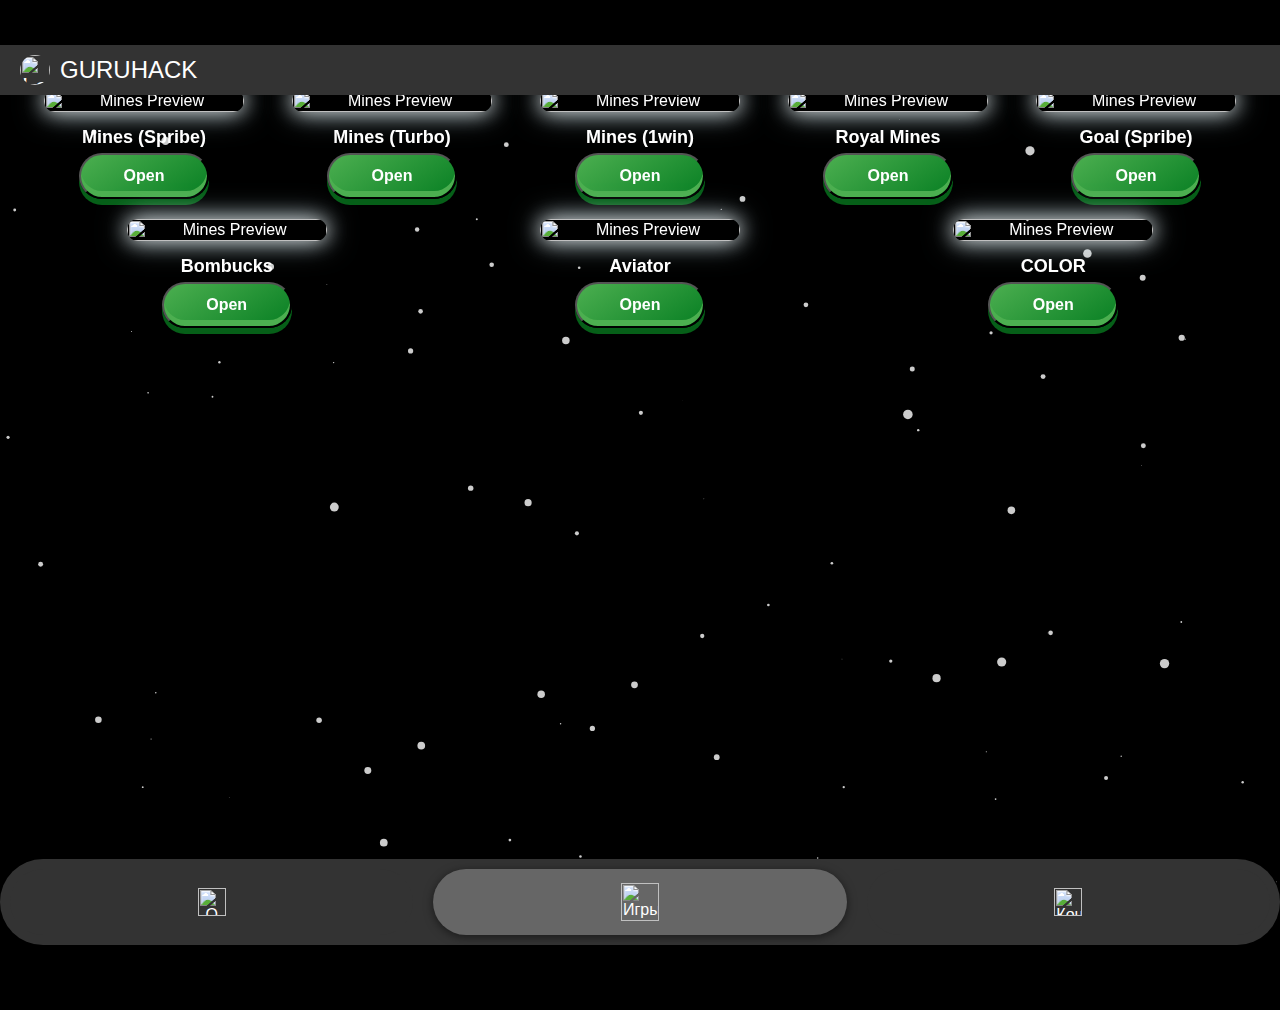
==== index.html @ 9a5daf76 "Create index.html" ====
<html lang="ru" style="--tg-viewport-height: 100vh; --tg-viewport-stable-height: 100vh;"><head>
	<meta charset="UTF-8">
	<meta name="viewport" content="width=device-width, initial-scale=1.0">
	<title>Gaming portal</title>
	<style>
		 @font-face {
			 font-family: 'Intro';
			 src: url('/static/intro.otf') format('opentype');
		 }
		 body {
			 background: #000;
			 background-size: 600% 600%;
			 animation: Gradient 16s ease infinite;
			 color: #fff;
			 font-family: 'Intro', Arial, sans-serif;
			 margin: 0;
			 padding: 0;
			 display: flex;
			 flex-direction: column;
			 height: 100vh;
			 padding-top: 60px;
			 padding-bottom: 50px;
			 user-select: none;
			 -webkit-tap-highlight-color: transparent;
			 -webkit-touch-callout: none;
			 scroll-behavior: smooth;
		 }
		 @keyframes Gradient {
			 0% { background-position: 0% 50%; }
			 50% { background-position: 100% 50%; }
			 100% { background-position: 0% 50%; }
		 }
		 header {
			 position: fixed;
			 top: 0;
			 z-index: 10;
			 width: 100%;
			 padding: 10px 20px;
			 background-color: #333;
			 color: #fff;
			 display: flex;
			 align-items: center;
			 font-family: 'Intro', Arial, sans-serif;
			 box-sizing: border-box;
			 font-size: 24px;
		 }
		 header img {
			 height: 30px;
			 width: 30px;
			 margin-right: 10px;
			 border-radius: 50%;
		 }
		 .tab {
			 position: fixed;
			 bottom: 0;
			 z-index: 10;
			 width: 100%;
			 display: flex;
			 justify-content: center;
			 background-color: #333;
			 padding: 10px 0;
			 border-radius: 50px;
		 }

		 .tab button {
			 background-color: inherit;
			 flex: 1 0 auto;
			 margin: 0 10px;
			 border: none;
			 outline: none;
			 cursor: pointer;
			 padding: 14px 20px;
			 transition: 0.3s;
			 color: #fff;
			 text-align: center;
			 border-radius: 50px;
			 font-size: 16px;
			 font-family: 'Intro', Arial, sans-serif;
		 }


		 .tab button:hover {
			 background-color: #555;
			 transform: translateY(-2px);
		 }

		 .tab button.active {
			 background-color: #666;
			 box-shadow: 0 2px 10px rgba(0, 0, 0, 0.5);
		 }

		 .tabcontent {
			 display: none;
			 overflow: auto;
			 flex-direction: column;
			 align-items: center;
			 padding: 20px;
			 border-top: none;
			 overflow: auto;
			 flex-grow: 1;
			 margin-top: 0px;
			 margin-bottom: 50px;
		 }

		 .tabcontent.active {
			 display: flex;
			 opacity: 1;
			 visibility: visible;
			 transition: opacity 0.5s ease, visibility 0.5s ease;
		 }


		 .row {
			 display: flex;
			 flex-wrap: wrap;
			 width: 100%;
			 justify-content: space-around;
		 }
		 .game {
			 flex: 1 1 40%;
			 max-width: 209px;
			 margin: 10px;
			 text-align: center;
			 display: flex;
			 flex-direction: column;
			 align-items: center;
		 }

		 .game img:not(.secretimg) {
			 width: 100%;
			 height: auto;
			 max-height: 200px;
			 max-width: 200px;
			 border-radius: 50px;
			 box-shadow: 0px 0px 20px rgba(255, 255, 255, 0.8),
						 0px 0px 30px rgba(173, 216, 230, 0.6);
		 }

		 @media (max-width: 400px) {
		 .row {
			 display: flex;
			 flex-wrap: wrap;
			 justify-content: space-around;
		 }

		 .game {
			 flex: 0 1 48%;
			 max-width: 48%;
			 margin: 1% 1%;
			 padding-top: 10px;
		 }

		 .game img:not(.secretimg) {
			 height: 140px !important;
			 width: auto !important;
			 max-width: 100% !important;
			 border-radius: 50px !important;
			 box-shadow: 0px 0px 20px rgba(255, 255, 255, 0.8),
					 0px 0px 30px rgba(173, 216, 230, 0.6);
		 }
		 }
		 .game-info {
			 width: 100%;
			 margin-top: 10px;
			 font-family: 'Intro', Arial, sans-serif;
		 }
		 .game h3 {
			 font-size: 18px;
			 margin: 5px 0;
		 }
		 .game button {
			 font-size: 16px;
			 font-weight: bold;
			 padding: 12px 24px;
			 width: 130px;
			 border-radius: 25px;
			 background: linear-gradient(145deg, #4CAF50 0%, #087f23 100%);
			 box-shadow: 0 6px #065f18, 0 -6px #4CAF50 inset;
			 color: white;
			 cursor: pointer;
			 transition: all 0.2s ease;
			 outline: none;
			 font-family: 'Intro', Arial, sans-serif;
		 }

		 .game button:hover {
			 background: linear-gradient(145deg, #087f23 0%, #4CAF50 100%);
			 box-shadow: 0 8px #065f18, 0 -6px #4CAF50 inset;
			 transform: translateY(-3px);
		 }

		 .game button:active {
			 box-shadow: 0 3px #065f18, 0 -3px #4CAF50 inset;
			 transform: translateY(2px);
		 }
		 canvas#particleCanvas {
			 position: fixed; /* Фиксируем канвас на фоне */
			 top: 0;
			 left: 0;
			 width: 100%;
			 height: 100%;
			 z-index: -1;
			 pointer-events: none;
		 }
		 .about-icon img {
			 width: 28px;
			 height: 28px;
		 }

		 .games-icon img {
			 width: 38px;
			 height: 38px;
		 }

		 .contact-icon img {
			 width: 28px;
			 height: 28px;
		 }
		 .secret-game {
			 margin-top: 50px;
			 margin-bottom: 100px;
		 }

		 .secretimg {
			 width: 100%;
			 height: auto;
			 border-radius: 50px;
			 box-shadow:
				 0 0 20px rgba(255, 0, 0, 0.8),
				 0 0 20px rgba(255, 127, 0, 0.8),
				 0 0 20px rgba(255, 255, 0, 0.8),
				 0 0 20px rgba(127, 255, 0, 0.8),
				 0 0 20px rgba(0, 255, 0, 0.8),
				 0 0 20px rgba(0, 255, 127, 0.8),
				 0 0 20px rgba(0, 255, 255, 0.8),
				 0 0 20px rgba(0, 127, 255, 0.8),
				 0 0 20px rgba(0, 0, 255, 0.8),
				 0 0 20px rgba(127, 0, 255, 0.8),
				 0 0 20px rgba(255, 0, 255, 0.8),
				 0 0 20px rgba(255, 0, 127, 0.8);
			 animation: rainbowGlow 5s linear infinite;
			 filter: hue-rotate(0deg); /* Initial filter state */
		 }

		 @keyframes rainbowGlow {
			 0%, 100% {
				 filter: hue-rotate(0deg);
			 }
			 50% {
				 filter: hue-rotate(360deg);
			 }
		 }

		 .secret-game .game-info h3 {
			 font-family: 'Intro', Arial, sans-serif;
			 text-align: center;
			 color: white;
			 font-size: 24px;
		 }

		 @keyframes Rainbow {
			 0% {background-position: 0% 50%;}
			 50% {background-position: 100% 50%;}
			 100% {background-position: 0% 50%;}
		 }
		 .about-gif {
			 margin-top: 30px;
			 width: 300px;
			 height: auto;
			 border-radius: 15px;
			 box-shadow: 0 0 8px rgba(255, 255, 255, 0.8),
						 0 0 30px rgba(0, 255, 255, 0.8),
						 0 0 60px rgba(0, 128, 255, 0.8);
		 }
		 .about-text {
			 position: relative;
			 margin: 20px;
			 padding: 10px;
			 width: 300px;
			 margin-top: 15px;
			 padding: 10px;
			 color: #fff;
			 display: flex;
			 flex-direction: column;
			 align-items: flex-start;
		 }

		 .about-text h2 {
			 font-size: 34px;
			 margin-bottom: 15px;
		 }

		 .typing-text {
			 font-size: 20px;
			 color: white;
			 background: linear-gradient(to right, #6a3093, #a044ff);
			 -webkit-background-clip: text;
			 -webkit-text-fill-color: transparent;
			 margin-top: 0px;
			 display: block;
			 white-space: nowrap;
			 overflow: hidden;
			 width: 100%;
			 margin-bottom: 20px;
		 }
		 .typing-text::after {
			 content: "\00a0";
			 display: inline-block;
			 width: 0;
			 height: 24px;
		 }
		 .about-button {
			 min-height: 25px;
			 display: inline-block;
			 font-size: 16px;
			 font-weight: bold;
			 padding: 12px 24px;
			 width: 300px;
			 border-radius: 25px;
			 background: linear-gradient(145deg, #3a8ccf 0%, #00397a 100%);
			 box-shadow: 0 6px #082d53, 0 -6px #3a8ccf inset;
			 color: white;
			 cursor: pointer;
			 margin-top: 5px;
			 margin-left: 130px;
			 display: block;
			 transition: all 0.2s ease;
			 outline: none;
			 font-family: 'Intro', Arial, sans-serif;
			 left: 50%;
			 transform: translateX(-44%);
		 }

		 .about-button:hover {
			 background: linear-gradient(145deg, #00397a 0%, #3a8ccf 100%);
			 box-shadow: 0 8px #082d53, 0 -6px #3a8ccf inset;
			 transform: translateY(-3px) translateX(-50%);
		 }

		 .about-button:active {
			 box-shadow: 0 3px #082d53, 0 -3px #3a8ccf inset;
			 transform: translateY(2px) translateX(-50%);
		 }
		  .title {
			 margin-top: 100px;
			 margin-left: 18px;
			 font-size: 28px;
			 margin-bottom: 10px;
			 color: #FFF;
			 font-weight: bold;
		 }

		 .image-container img {
			 margin-top: 20px;
			 margin-left: 45px
			 width: 190px;
			 height: 140px;
			 border-radius: 50%;
			 box-shadow: 0px 0px 15px 5px rgba(255, 255, 255, 0.8);
		 }

		 .device-info {
			 margin: 20px 0;
			 font-size: 16px;
			 transition: opacity 0.5s ease, transform 0.5s ease;
			 transform: translateY(-20px);
			 opacity: 0;
		 }

		 .device-info.visible {
			 transform: translateY(0);
			 opacity: 1;
		 }

		 .detect-button, .start-button {
			 font-size: 16px;
			 font-weight: bold;
			 padding: 12px 24px;
			 width: 180px;
			 border-radius: 25px;
			 background: linear-gradient(145deg, #4CAF50 0%, #087f23 100%);
			 box-shadow: 0 6px #065f18, 0 -6px #4CAF50 inset;
			 color: white;
			 cursor: pointer;
			 transition: all 0.2s ease;
			 outline: none;
			 font-family: 'Intro', Arial, sans-serif;
			 display: block;
			 margin: 10px auto;
		 }

		 .detect-button:hover, .start-button:hover {
			 background: linear-gradient(145deg, #087f23 0%, #4CAF50 100%);
			 box-shadow: 0 8px #065f18, 0 -6px #4CAF50 inset;
			 transform: translateY(-3px);
		 }

		 .detect-button:active, .start-button:active {
			 box-shadow: 0 3px #065f18, 0 -3px #4CAF50 inset;
			 transform: translateY(2px);
		 }
		.modal {
			 display: none;
			 position: fixed;
			 z-index: 1000;
			 left: 0;
			 top: 0;
			 width: 100%;
			 height: 100%;
			 overflow: auto;
			 background-color: rgba(0,0,0,0.4);
			 transition: opacity 0.5s ease, transform 0.5s ease;
			 opacity: 0;
			 transform: scale(0.95);
			 visibility: hidden;
		 }

		 .modal.show {
			 display: block;
			 opacity: 1;
			 visibility: visible;
			 transform: scale(1);
		 }

		 .modal-content {
			 background-color: #fefefe;
			 margin: auto;
			 padding: 20px;
			 border: 1px solid #888;
			 width: 70%;
			 height: 30%;
			 position: relative;
			 top: 50%;
			 transform: translateY(-60%);
			 box-shadow: 0 4px 8px 0 rgba(0,0,0,0.2), 0 6px 20px 0 rgba(0,0,0,0.19);
			 border-radius: 25px;
			 text-align: center;
		 }

		 .modal-content h2 {
			 color: black;
			 font-size: 24px;
			 margin: 10px 0;
		 }
		  .close-button {
			 position: absolute;
			 top: 10px;
			 right: 10px;
			 background-color: transparent;
			 border: none;
			 font-size: 24px;
			 cursor: pointer;
			 color: #aaa;
		 }

		 .close-button:hover {
			 color: #f00;
		 }
		  .carousel {
			 position: relative;
			 width: 100%;
			 max-width: 500px;
			 margin: auto;
		 }

		 .slides {
			 display: flex;
			 width: 100%;
			 overflow: hidden;
			 transition: transform 0.5s ease;
		 }

		 .slide img {
			 width: 50%;
			 border-radius: 5px;
		 }

		   .prev, .next {
			 cursor: pointer;
			 position: absolute;
			 top: 50%;
			 width: auto;
			 margin-top: -14px;
			 padding: 16px;
			 color: black;
			 font-weight: bold;
			 font-size: 18px;
			 transition: 0.6s ease;
			 border-radius: 3px;
			 user-select: none;
			 background-color: rgba(0,0,0,0.0);
		 }

		 .prev {
			 left: 10px;
			 border-radius: 3px 0 0 3px;
		 }

		 .next {
			 right: 10px;
			 border-radius: 0 3px 3px 0;
		 }

		 .prev:hover, .next:hover {
			 background-color: rgba(0,0,0,0.0);
		 }

		 .dots-container {
			 text-align: center;
			 padding: 10px;
			 background: #white;
		 }

		 .dot {
			 cursor: pointer;
			 height: 15px;
			 width: 15px;
			 margin: 0 2px;
			 background-color: #bbb;
			 border-radius: 50%;
			 display: inline-block;
			 transition: background-color 0.6s ease;
		 }

		 .dot.active, .dot:hover {
			 background-color: #717171;
		 }
		  .loader {
			 border: 16px solid transparent;
			 border-top: 4px solid #3498db;
			 border-radius: 50%;
			 width: 120px;
			 height: 120px;
			 animation: spin 2s linear infinite, extend 3s forwards;
			 margin-left: 45px;
		 }

		 @keyframes spin {
			 0% { transform: rotate(0deg); }
			 100% { transform: rotate(360deg); }
		 }

		 @keyframes extend {
			 0% { border-top: 4px solid #3498db; }
			 25% { border-top: 16px solid #3498db; border-right: 4px solid #3498db; }
			 50% { border-top: 16px solid #3498db; border-right: 16px solid #3498db; border-bottom: 4px solid #3498db; }
			 75% { border-top: 16px solid #3498db; border-right: 16px solid #3498db; border-bottom: 16px solid #3498db; border-left: 4px solid #3498db; }
			 100% { border: 16px solid #3498db; }
		 }
		 .modal-mini {
			 display: none;
			 position: fixed;
			 z-index: 1000;
			 left: 0;
			 top: 0;
			 width: 100%;
			 height: 100%;
			 background-color: rgba(0, 0, 0, 0.6);
			 align-items: center;
			 justify-content: center;
			 display: flex;
		 }
		 .modal-content-mini {
			 background-color: #fff;
			 padding: 20px;
			 border-radius: 10px;
			 width: 80%;
			 max-width: 500px;
			 text-align: center;
			 box-shadow: 0 4px 8px rgba(0, 0, 0, 0.1);
			 position: relative;
		 }
		 .close-button-mini {
			 position: absolute;
			 top: 10px;
			 right: 10px;
			 border: none;
			 background: none;
			 font-size: 24px;
			 cursor: pointer;
		 }
		 .close-button-mini:hover {
			 color: #f00; /* Красный цвет при наведении */
		 }
		 .center-row {
			 justify-content: center;
		 }
	</style>
</head>
<body>
	<header>
		<img src="./static/logo.png" alt="Logo">
		<span>GURUHACK</span>
	</header>
	<div id="About" class="tabcontent" style="display: none;">
		<img id="aboutGif" src="./static/welcome.gif" alt="Описание GIF" class="about-gif">
		<div class="about-text">
			<h2>GURUHACK</h2>
			<span class="typing-text" style="opacity: 0.5;"></span>
			<button onclick="window.location.href='https://t.me/minesguruhack';" class="about-button">
			Go to Telegram
			</button>
		</div>
	</div>
	<div id="Contact" class="tabcontent" style="display: none;">
		<div class="image-container">
			<h2 class="title">GAME PICKER</h2>
			<img src="./static/secret.png" alt="Secret Image">
		</div>
		<p id="device-output" class="device-info">The device is not identified</p>
		<button onclick="detectDevice()" class="detect-button">
			Identify the device
		</button>
		<button onclick="startGame()" class="start-button">Start</button>
		<div id="modal" class="modal">
			<div class="modal-content">
				<button class="close-button" onclick="closeModal()">×</button>
				<h2 style="text-align: center">Instructions</h2>
				<div class="carousel">
					<div class="slides" style="width: 200%; transition: transform 0.5s; transform: translateX(0%);">
						<div class="slide" style="width: 50%; float: left">
							<img src="./static/inst1.jpg" alt="Инструкция 1">
						</div>
						<div class="slide" style="width: 50%; float: left">
							<img src="./static/inst2.jpg" alt="Инструкция 2">
						</div>
					</div>
					<a class="prev" onclick="plusSlides(-1)">❮</a>
					<a class="next" onclick="plusSlides(1)">❯</a>
					<div class="dots-container">
						<span class="dot active" onclick="currentSlide(1)"></span>
						<span class="dot" onclick="currentSlide(2)"></span>
					</div>
				</div>
			</div>
		</div>
		<div id="miniModal" class="modal-mini">
			<div class="modal-content-mini">
				<button class="close-button-mini" onclick="closeMiniModal()">
					×
				</button>
			</div>
		</div>
	</div>
	<div id="Games" class="tabcontent active" style="display: block;">
		<div class="row">
			<div class="game">
				<img src="./static/1.png" alt="Mines Preview">
				<div class="game-info">
					<h3>Mines (Spribe)</h3>
					<a href="https://minesguruhack.github.io/GuruHack/spribe/">
						<button>Open</button>
					</a>
				</div>
			</div>				
			<div class="game">
				<img src="./static/2.png" alt="Mines Preview">
				<div class="game-info">
					<h3>Mines (Turbo)</h3>
					<a href="https://minesguruhack.github.io/GuruHack/turbomines/">
						<button>Open</button>
					</a>
				</div>
			</div>
			<div class="game">
				<img src="./static/3.png" alt="Mines Preview">
				<div class="game-info">
					<h3>Mines (1win)</h3>
					<a href="https://minesguruhack.github.io/GuruHack/mines1w/">
						<button>Open</button>
					</a>
				</div>
			</div>
			<div class="game">
				<img src="./static/4.png" alt="Mines Preview">
				<div class="game-info">
					<h3>Royal Mines</h3>
					<a href="https://minesguruhack.github.io/GuruHack/royalmines/">
						<button>Open</button>
					</a>
				</div>
			</div>
			<div class="game">
				<img src="./static/5.png" alt="Mines Preview">
				<div class="game-info">
					<h3>Goal (Spribe)</h3>
					<a href="https://minesguruhack.github.io/GuruHack/goalspribe/">
						<button>Open</button>
					</a>
				</div>
			</div>
			<div class="game">
				<img src="./static/6.png" alt="Mines Preview">
				<div class="game-info">
					<h3>Bombucks</h3>
					<a href="https://minesguruhack.github.io/GuruHack/bombnew/">
						<button>Open</button>
					</a>
				</div>
			</div>
			<div class="game">
					<img src="./static/7.png" alt="Mines Preview">
					<div class="game-info">
						<h3>Aviator</h3>
						<a href="https://t.me/luckyguruhack">
							<button>Open</button>
					</a>
				</div>
			</div>
			<div class="game">
				<img src="./static/8.png" alt="Mines Preview">
				<div class="game-info">
					<h3>COLOR</h3>
					<a href="https://minesguruhack.github.io/GuruHack/COLORWEB/">
						<button>Open</button>
					</a>
					</div>
				</div>
			</div>

		</div>
	</div>
	<div class="tab">
		<button class="tablinks about-icon" data-tab="About" onclick="openTab(event, 'About', this)">
			<img src="./static/tg.png" alt="О нас">
		</button>
		<button class="tablinks games-icon active" data-tab="Games" onclick="openTab(event, 'Games', this)">
			<img src="./static/game.png" alt="Игры">
		</button>
		<button class="tablinks contact-icon" data-tab="Contact" onclick="openTab(event, 'Contact', this)">
			<img src="./static/money.png" alt="Контакты">
		</button>
	</div>
	<canvas id="particleCanvas" width="768" height="1024"></canvas>
	<audio id="aboutAudio" src="/static/gif.mp3"></audio>
	<script src="https://ajax.googleapis.com/ajax/libs/jquery/3.5.1/jquery.min.js"></script>
	<script src="https://telegram.org/js/telegram-web-app.js"></script>
	<script>
		document.addEventListener('DOMContentLoaded', function () {
			let gamesButton = document.querySelector('.tablinks.games-icon')
			openTab(new Event('click'), 'Games', gamesButton)
			showSlides(slideIndex)
		})
		function triggerHapticFeedback() {
			if (window.Telegram && window.Telegram.WebApp.HapticFeedback) {
				window.Telegram.WebApp.HapticFeedback.impactOccurred('medium')
			}
		}
		function showSlides(n) {
			var i
			var slides = document.getElementsByClassName('slide')
			var dots = document.getElementsByClassName('dot')
			var slidesContainer = document.querySelector('.slides')

			if (n > slides.length) {
				slideIndex = 1
			}
			if (n < 1) {
				slideIndex = slides.length
			}
			for (i = 0; i < dots.length; i++) {
				dots[i].className = dots[i].className.replace(' active', '')
			}
			slidesContainer.style.transform = `translateX(${
				(-(slideIndex - 1) * 100) / slides.length
			}%)`
			dots[slideIndex - 1].className += ' active'
		}

		function openTab(evt, tabName, button) {
			triggerHapticFeedback()
			var i, tabcontent, tablinks
			var miniModal = document.getElementById('miniModal')
			var aboutGif = document.getElementById('aboutGif')

			// Скрываем все вкладки и удаляем класс 'active'
			tabcontent = document.getElementsByClassName('tabcontent')
			for (i = 0; i < tabcontent.length; i++) {
				tabcontent[i].style.display = 'none'
				tabcontent[i].classList.remove('active')
			}

			// Удаляем класс 'active' у всех кнопок
			tablinks = document.getElementsByClassName('tablinks')
			for (i = 0; i < tablinks.length; i++) {
				tablinks[i].classList.remove('active')
			}

			// Показываем текущую вкладку и добавляем класс 'active'
			document.getElementById(tabName).style.display = 'flex'
			document.getElementById(tabName).classList.add('active')
			button.classList.add('active')

			// Скроллим страницу
			if (tabName === 'Games') {
				window.scrollTo({ top: 45, behavior: 'smooth' })
			} else {
				window.scrollTo({ top: 0, behavior: 'smooth' })
			}

			// Обрабатываем вкладку 'About'
			if (tabName === 'About') {
				var newAboutGif = aboutGif.cloneNode(true)
				aboutGif.parentNode.replaceChild(newAboutGif, aboutGif)
				aboutGif = newAboutGif // обновляем ссылку на новый элемент
				aboutAudio.play()
			} else {
				aboutAudio.pause()
				aboutAudio.currentTime = 0
			}

			// Обрабатываем вкладку 'Contact'
			if (tabName === 'Contact') {
				miniModal.style.display = 'none'
			}
		}

		const canvas = document.getElementById('particleCanvas')
		const ctx = canvas.getContext('2d')
		canvas.width = window.innerWidth
		canvas.height = window.innerHeight
		let particlesArray = []

		class Particle {
			constructor() {
				this.x = Math.random() * canvas.width
				this.y = Math.random() * canvas.height
				this.size = Math.random() * 5 + 1
				this.speedX = Math.random() * 3 - 1.5
				this.speedY = Math.random() * 3 - 1.5
			}
			update() {
				this.x += this.speedX
				this.y += this.speedY
				if (this.size > 0.2) this.size -= 0.1
			}
			draw() {
				ctx.fillStyle = 'rgba(255,255,255,0.8)'
				ctx.beginPath()
				ctx.arc(this.x, this.y, this.size, 0, Math.PI * 2)
				ctx.fill()
			}
		}

		function init() {
			for (let i = 0; i < 100; i++) {
				particlesArray.push(new Particle())
			}
		}

		function animate() {
			ctx.clearRect(0, 0, canvas.width, canvas.height)
			for (let i = 0; i < particlesArray.length; i++) {
				particlesArray[i].update()
				particlesArray[i].draw()
				if (particlesArray[i].size <= 0.3) {
					particlesArray.splice(i, 1)
					i--
					particlesArray.push(new Particle())
				}
			}
			requestAnimationFrame(animate)
		}

		window.addEventListener('resize', () => {
			canvas.width = window.innerWidth
			canvas.height = window.innerHeight
		})

		init()
		animate()
		const typingText = document.querySelector('.typing-text')
		const phrases = [
			'Subscribe to the channel',
			'Don t miss giveaways',
			'Catch vouchers!',
		]
		let phraseIndex = 0
		let letterIndex = 0
		let currentPhrase = []
		let isDeleting = false
		let delay = 60

		function type() {
			if (isDeleting && currentPhrase.length === 0) {
				phraseIndex = (phraseIndex + 1) % phrases.length
				letterIndex = 0
				isDeleting = false
				if (phraseIndex === 0) {
					setTimeout(type, 2000)
					return
				}
			} else if (
				!isDeleting &&
				currentPhrase.length === phrases[phraseIndex].length
			) {
				isDeleting = true
				delay = 2500
			}

			if (isDeleting) {
				currentPhrase.pop()
				delay = 30
			} else {
				currentPhrase.push(phrases[phraseIndex][letterIndex++])
				delay = 120
			}

			typingText.textContent = currentPhrase.join('')
			typingText.style.opacity = isDeleting ? 0.5 : 1
			setTimeout(type, delay)
		}

		document.addEventListener('DOMContentLoaded', function () {
			setTimeout(type, 2000)
		})
		$(document).ready(function () {
			for (i = 0; i < 5; i++) {
				$('.list li').clone().appendTo('.list')
			}
			$('.button').click(function () {
				$('.window').css({
					right: '0',
				})
				$('.list li').css({
					border: '4px solid transparent',
				})
				function selfRandom(min, max) {
					return Math.floor(Math.random() * (max - min + 1)) + min
				}
				var x = selfRandom(50, 100)
				$('.list li:eq(' + x + ')').css({
					border: '4px solid #00ba00',
				})

				var itemWidth = 100
				var itemMargin = 8
				$('.window').animate(
					{
						right: x * itemWidth + x * itemMargin - 119,
					},
					10000
				)
			})
		})
		function detectDevice() {
			triggerHapticFeedback()
			var ua = navigator.userAgent
			var deviceType
			var deviceModel = ''

			if (/android/i.test(ua)) {
				deviceType = 'Android'
				var match = ua.match(/Android.*?; (\w+)\s(\w+)\s/)
				deviceModel = match ? match[1] + ' ' + match[2] : ''
			} else if (/iPhone|iPad|iPod/i.test(ua)) {
				deviceType = 'iOS'
				if (/iPhone/i.test(ua)) {
					deviceModel = 'iPhone'
				} else if (/iPad/i.test(ua)) {
					deviceModel = 'iPad'
				} else if (/iPod/i.test(ua)) {
					deviceModel = 'iPod'
				}
			} else {
				deviceType = 'Desktop'
			}

			var output = deviceModel
				? deviceType + ' (' + deviceModel + ')'
				: deviceType
			var deviceOutput = document.getElementById('device-output')
			deviceOutput.classList.remove('visible')
			setTimeout(function () {
				deviceOutput.textContent = output
				deviceOutput.classList.add('visible')
			}, 10)
		}
		function startGame() {
			triggerHapticFeedback()
			console.log(document.getElementById('device-output').textContent)
			if (
				document.getElementById('device-output').textContent.trim() ===
				'Устройство не определено'
			) {
				showModal()
			} else {
				const now = new Date().getTime()
				const lastGameTime = localStorage.getItem('lastGameTime')
				if (lastGameTime && now - lastGameTime < 600000) {
					showMiniModal()
					return
				}
				var randomNumber = Math.floor(Math.random() * 5) + 1
				var probability = Math.floor(Math.random() * 12) + 85
				localStorage.setItem('lastGameTime', now)
				localStorage.setItem('lastGameImage', randomNumber)
				localStorage.setItem('lastProbability', probability)

				var imgContainer = document.querySelector('.image-container')
				var oldImage = imgContainer.querySelector('img')
				oldImage.style.display = 'none'

				var loaderDiv = document.createElement('div')
				loaderDiv.className = 'loader'
				imgContainer.appendChild(loaderDiv)

				setTimeout(function () {
					loaderDiv.remove()
					oldImage.style.display = 'block'
					oldImage.src = './static/' + randomNumber + '.png' // Корректный путь к изображению
					oldImage.style.marginLeft = '25px'
				}, 3000)
			}
		}

		function showMiniModal() {
			const lastGameImage = localStorage.getItem('lastGameImage')
			const gameName = getGameName(lastGameImage)
			const probability = localStorage.getItem('lastProbability')
			const remainingTime =
				600 -
				Math.floor(
					(new Date().getTime() - localStorage.getItem('lastGameTime')) / 1000
				)

			const modalContent = `
			<div style="
				background-color: #fff;
				border-radius: 10px;
				box-shadow: 0 4px 8px rgba(0, 0, 0, 0.3);
				padding: 20px;
				max-width: 290px;
				margin: 100px auto 0;
				text-align: center;
				font-family: 'Intro', Arial, sans-serif;">
				<h2 style="
					color: #333;
					font-size: 24px;">Attention!</h2>
				<p style="
					font-size: 16px;
					color: #666;
					line-height: 1.5;
					margin-top: 10px;">Our team ensures the accuracy of the game provided to you in real-time. In the next 600 seconds, there is a ${probability}% chance that signals for the game ${gameName} will work on your device. The next request can be sent in ${remainingTime} seconds.</p>
				<p style="
					font-size: 16px;
					color: #666;
					margin-bottom: 20px;">GURU HACK</p>
				<button onclick="closeMiniModal()" style="
					background: linear-gradient(to right, #2196F3, #21CBF3);
					color: white;
					padding: 10px 20px;
					border: none;
					border-radius: 5px;
					cursor: pointer;
					font-size: 16px;
					transition: all 0.3s ease-out;
					outline: none;
					box-shadow: 0 2px 4px rgba(0, 0, 0, 0.2);
					font-family: 'Intro', Arial, sans-serif;">Close</button>
			</div>
		`

			var miniModal = document.getElementById('miniModal')
			miniModal.innerHTML = modalContent
			miniModal.style.display = 'block'
		}

		function getGameName(imageNumber) {
			switch (imageNumber) {
				case '1':
					return 'Mines'
				case '2':
					return 'Royal Mines'
				case '3':
					return 'Coin Flip'
				case '4':
					return 'Brawl Pirates'
				case '5': // Добавляем Bombucks
					return 'Bombucks'
				default:
					return ''
			}
		}

		function closeMiniModal() {
			triggerHapticFeedback()
			var miniModal = document.getElementById('miniModal')
			miniModal.style.display = 'none'
		}

		function showModal() {
			var modal = document.getElementById('modal')
			modal.style.display = 'block'
			requestAnimationFrame(() => {
				modal.classList.add('show')
			})
		}

		function closeModal() {
			triggerHapticFeedback()
			var modal = document.getElementById('modal')
			modal.classList.remove('show')
			setTimeout(() => {
				modal.style.display = 'none'
			}, 500) // 500ms - время вашей CSS transition
		}

		var slideIndex = 1
		showSlides(slideIndex)

		function plusSlides(n) {
			triggerHapticFeedback()
			showSlides((slideIndex += n))
		}

		function currentSlide(n) {
			showSlides((slideIndex = n))
		}
		function openGame(game) {
			triggerHapticFeedback()
			var ua = navigator.userAgent
			var isIOS = /iPhone|iPad|iPod/i.test(ua)

			var links = {
				mines: {
					ios: '/mines',
					other: '/mines',
				},
				royalMines: {
					ios: '/bombucks',
					other: '/bombucks',
				},
				coinFlip: {
					ios: '/coinflipand',
					other: 'coinflip',
				},
				brawlPirates: {
					ios: '/aviator',
					other: '/aviator',
				},
				penalty: {
					ios: '/brawl',
					other: '/brawl',
				},
				bomBucks: {
					ios: '/royal',
					other: '/royal',
				},
			}

			var url = isIOS ? links[game].ios : links[game].other
			window.location.href = url
		}
		document.addEventListener('DOMContentLoaded', function () {
			// Форсируем пересчет высот
			const gamesContent = document.getElementById('Games')
			gamesContent.style.display = 'none' // Временно скрываем контент
			gamesContent.offsetHeight // Триггерим пересчет
			gamesContent.style.display = 'block' // Снова отображаем контент
		})
	</script>


</body></html>
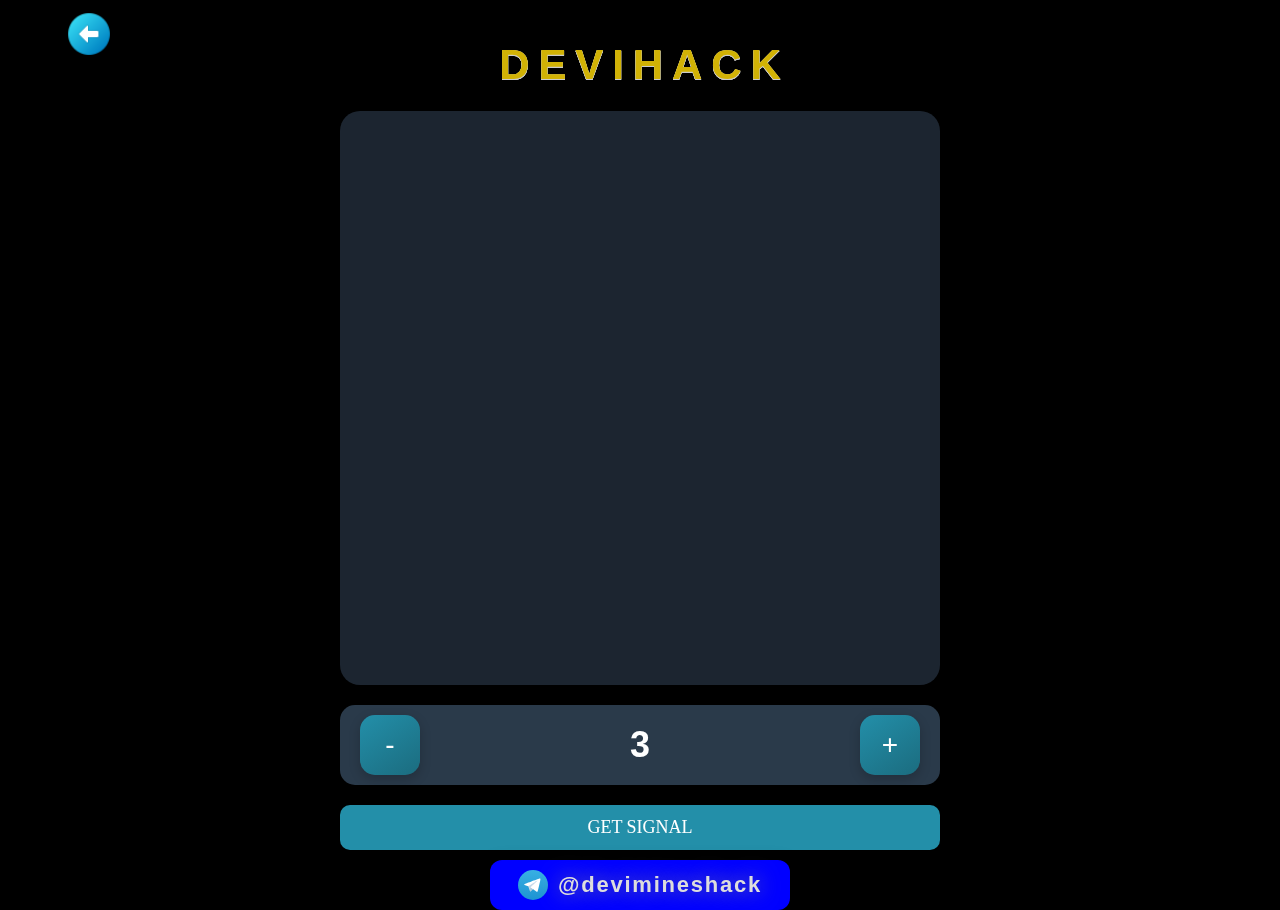
==== commit 6e076825: "Create index.html" ====
--- a/index.html
+++ b/index.html
@@ -1,1165 +1,956 @@
-<html lang="ru" style="--tg-viewport-height: 100vh; --tg-viewport-stable-height: 100vh;"><head>
-	<meta charset="UTF-8">
-	<meta name="viewport" content="width=device-width, initial-scale=1.0">
-	<title>Gaming portal</title>
-	<style>
-		 @font-face {
-			 font-family: 'Intro';
-			 src: url('/static/intro.otf') format('opentype');
-		 }
-		 body {
-			 background: #000;
-			 background-size: 600% 600%;
-			 animation: Gradient 16s ease infinite;
-			 color: #fff;
-			 font-family: 'Intro', Arial, sans-serif;
-			 margin: 0;
-			 padding: 0;
-			 display: flex;
-			 flex-direction: column;
-			 height: 100vh;
-			 padding-top: 60px;
-			 padding-bottom: 50px;
-			 user-select: none;
-			 -webkit-tap-highlight-color: transparent;
-			 -webkit-touch-callout: none;
-			 scroll-behavior: smooth;
-		 }
-		 @keyframes Gradient {
-			 0% { background-position: 0% 50%; }
-			 50% { background-position: 100% 50%; }
-			 100% { background-position: 0% 50%; }
-		 }
-		 header {
-			 position: fixed;
-			 top: 0;
-			 z-index: 10;
-			 width: 100%;
-			 padding: 10px 20px;
-			 background-color: #333;
-			 color: #fff;
-			 display: flex;
-			 align-items: center;
-			 font-family: 'Intro', Arial, sans-serif;
-			 box-sizing: border-box;
-			 font-size: 24px;
-		 }
-		 header img {
-			 height: 30px;
-			 width: 30px;
-			 margin-right: 10px;
-			 border-radius: 50%;
-		 }
-		 .tab {
-			 position: fixed;
-			 bottom: 0;
-			 z-index: 10;
-			 width: 100%;
-			 display: flex;
-			 justify-content: center;
-			 background-color: #333;
-			 padding: 10px 0;
-			 border-radius: 50px;
-		 }
-
-		 .tab button {
-			 background-color: inherit;
-			 flex: 1 0 auto;
-			 margin: 0 10px;
-			 border: none;
-			 outline: none;
-			 cursor: pointer;
-			 padding: 14px 20px;
-			 transition: 0.3s;
-			 color: #fff;
-			 text-align: center;
-			 border-radius: 50px;
-			 font-size: 16px;
-			 font-family: 'Intro', Arial, sans-serif;
-		 }
-
-
-		 .tab button:hover {
-			 background-color: #555;
-			 transform: translateY(-2px);
-		 }
-
-		 .tab button.active {
-			 background-color: #666;
-			 box-shadow: 0 2px 10px rgba(0, 0, 0, 0.5);
-		 }
-
-		 .tabcontent {
-			 display: none;
-			 overflow: auto;
-			 flex-direction: column;
-			 align-items: center;
-			 padding: 20px;
-			 border-top: none;
-			 overflow: auto;
-			 flex-grow: 1;
-			 margin-top: 0px;
-			 margin-bottom: 50px;
-		 }
-
-		 .tabcontent.active {
-			 display: flex;
-			 opacity: 1;
-			 visibility: visible;
-			 transition: opacity 0.5s ease, visibility 0.5s ease;
-		 }
-
-
-		 .row {
-			 display: flex;
-			 flex-wrap: wrap;
-			 width: 100%;
-			 justify-content: space-around;
-		 }
-		 .game {
-			 flex: 1 1 40%;
-			 max-width: 209px;
-			 margin: 10px;
-			 text-align: center;
-			 display: flex;
-			 flex-direction: column;
-			 align-items: center;
-		 }
-
-		 .game img:not(.secretimg) {
-			 width: 100%;
-			 height: auto;
-			 max-height: 200px;
-			 max-width: 200px;
-			 border-radius: 50px;
-			 box-shadow: 0px 0px 20px rgba(255, 255, 255, 0.8),
-						 0px 0px 30px rgba(173, 216, 230, 0.6);
-		 }
-
-		 @media (max-width: 400px) {
-		 .row {
-			 display: flex;
-			 flex-wrap: wrap;
-			 justify-content: space-around;
-		 }
-
-		 .game {
-			 flex: 0 1 48%;
-			 max-width: 48%;
-			 margin: 1% 1%;
-			 padding-top: 10px;
-		 }
-
-		 .game img:not(.secretimg) {
-			 height: 140px !important;
-			 width: auto !important;
-			 max-width: 100% !important;
-			 border-radius: 50px !important;
-			 box-shadow: 0px 0px 20px rgba(255, 255, 255, 0.8),
-					 0px 0px 30px rgba(173, 216, 230, 0.6);
-		 }
-		 }
-		 .game-info {
-			 width: 100%;
-			 margin-top: 10px;
-			 font-family: 'Intro', Arial, sans-serif;
-		 }
-		 .game h3 {
-			 font-size: 18px;
-			 margin: 5px 0;
-		 }
-		 .game button {
-			 font-size: 16px;
-			 font-weight: bold;
-			 padding: 12px 24px;
-			 width: 130px;
-			 border-radius: 25px;
-			 background: linear-gradient(145deg, #4CAF50 0%, #087f23 100%);
-			 box-shadow: 0 6px #065f18, 0 -6px #4CAF50 inset;
-			 color: white;
-			 cursor: pointer;
-			 transition: all 0.2s ease;
-			 outline: none;
-			 font-family: 'Intro', Arial, sans-serif;
-		 }
-
-		 .game button:hover {
-			 background: linear-gradient(145deg, #087f23 0%, #4CAF50 100%);
-			 box-shadow: 0 8px #065f18, 0 -6px #4CAF50 inset;
-			 transform: translateY(-3px);
-		 }
-
-		 .game button:active {
-			 box-shadow: 0 3px #065f18, 0 -3px #4CAF50 inset;
-			 transform: translateY(2px);
-		 }
-		 canvas#particleCanvas {
-			 position: fixed; /* Фиксируем канвас на фоне */
-			 top: 0;
-			 left: 0;
-			 width: 100%;
-			 height: 100%;
-			 z-index: -1;
-			 pointer-events: none;
-		 }
-		 .about-icon img {
-			 width: 28px;
-			 height: 28px;
-		 }
-
-		 .games-icon img {
-			 width: 38px;
-			 height: 38px;
-		 }
-
-		 .contact-icon img {
-			 width: 28px;
-			 height: 28px;
-		 }
-		 .secret-game {
-			 margin-top: 50px;
-			 margin-bottom: 100px;
-		 }
-
-		 .secretimg {
-			 width: 100%;
-			 height: auto;
-			 border-radius: 50px;
-			 box-shadow:
-				 0 0 20px rgba(255, 0, 0, 0.8),
-				 0 0 20px rgba(255, 127, 0, 0.8),
-				 0 0 20px rgba(255, 255, 0, 0.8),
-				 0 0 20px rgba(127, 255, 0, 0.8),
-				 0 0 20px rgba(0, 255, 0, 0.8),
-				 0 0 20px rgba(0, 255, 127, 0.8),
-				 0 0 20px rgba(0, 255, 255, 0.8),
-				 0 0 20px rgba(0, 127, 255, 0.8),
-				 0 0 20px rgba(0, 0, 255, 0.8),
-				 0 0 20px rgba(127, 0, 255, 0.8),
-				 0 0 20px rgba(255, 0, 255, 0.8),
-				 0 0 20px rgba(255, 0, 127, 0.8);
-			 animation: rainbowGlow 5s linear infinite;
-			 filter: hue-rotate(0deg); /* Initial filter state */
-		 }
-
-		 @keyframes rainbowGlow {
-			 0%, 100% {
-				 filter: hue-rotate(0deg);
-			 }
-			 50% {
-				 filter: hue-rotate(360deg);
-			 }
-		 }
-
-		 .secret-game .game-info h3 {
-			 font-family: 'Intro', Arial, sans-serif;
-			 text-align: center;
-			 color: white;
-			 font-size: 24px;
-		 }
-
-		 @keyframes Rainbow {
-			 0% {background-position: 0% 50%;}
-			 50% {background-position: 100% 50%;}
-			 100% {background-position: 0% 50%;}
-		 }
-		 .about-gif {
-			 margin-top: 30px;
-			 width: 300px;
-			 height: auto;
-			 border-radius: 15px;
-			 box-shadow: 0 0 8px rgba(255, 255, 255, 0.8),
-						 0 0 30px rgba(0, 255, 255, 0.8),
-						 0 0 60px rgba(0, 128, 255, 0.8);
-		 }
-		 .about-text {
-			 position: relative;
-			 margin: 20px;
-			 padding: 10px;
-			 width: 300px;
-			 margin-top: 15px;
-			 padding: 10px;
-			 color: #fff;
-			 display: flex;
-			 flex-direction: column;
-			 align-items: flex-start;
-		 }
-
-		 .about-text h2 {
-			 font-size: 34px;
-			 margin-bottom: 15px;
-		 }
-
-		 .typing-text {
-			 font-size: 20px;
-			 color: white;
-			 background: linear-gradient(to right, #6a3093, #a044ff);
-			 -webkit-background-clip: text;
-			 -webkit-text-fill-color: transparent;
-			 margin-top: 0px;
-			 display: block;
-			 white-space: nowrap;
-			 overflow: hidden;
-			 width: 100%;
-			 margin-bottom: 20px;
-		 }
-		 .typing-text::after {
-			 content: "\00a0";
-			 display: inline-block;
-			 width: 0;
-			 height: 24px;
-		 }
-		 .about-button {
-			 min-height: 25px;
-			 display: inline-block;
-			 font-size: 16px;
-			 font-weight: bold;
-			 padding: 12px 24px;
-			 width: 300px;
-			 border-radius: 25px;
-			 background: linear-gradient(145deg, #3a8ccf 0%, #00397a 100%);
-			 box-shadow: 0 6px #082d53, 0 -6px #3a8ccf inset;
-			 color: white;
-			 cursor: pointer;
-			 margin-top: 5px;
-			 margin-left: 130px;
-			 display: block;
-			 transition: all 0.2s ease;
-			 outline: none;
-			 font-family: 'Intro', Arial, sans-serif;
-			 left: 50%;
-			 transform: translateX(-44%);
-		 }
-
-		 .about-button:hover {
-			 background: linear-gradient(145deg, #00397a 0%, #3a8ccf 100%);
-			 box-shadow: 0 8px #082d53, 0 -6px #3a8ccf inset;
-			 transform: translateY(-3px) translateX(-50%);
-		 }
-
-		 .about-button:active {
-			 box-shadow: 0 3px #082d53, 0 -3px #3a8ccf inset;
-			 transform: translateY(2px) translateX(-50%);
-		 }
-		  .title {
-			 margin-top: 100px;
-			 margin-left: 18px;
-			 font-size: 28px;
-			 margin-bottom: 10px;
-			 color: #FFF;
-			 font-weight: bold;
-		 }
-
-		 .image-container img {
-			 margin-top: 20px;
-			 margin-left: 45px
-			 width: 190px;
-			 height: 140px;
-			 border-radius: 50%;
-			 box-shadow: 0px 0px 15px 5px rgba(255, 255, 255, 0.8);
-		 }
-
-		 .device-info {
-			 margin: 20px 0;
-			 font-size: 16px;
-			 transition: opacity 0.5s ease, transform 0.5s ease;
-			 transform: translateY(-20px);
-			 opacity: 0;
-		 }
-
-		 .device-info.visible {
-			 transform: translateY(0);
-			 opacity: 1;
-		 }
-
-		 .detect-button, .start-button {
-			 font-size: 16px;
-			 font-weight: bold;
-			 padding: 12px 24px;
-			 width: 180px;
-			 border-radius: 25px;
-			 background: linear-gradient(145deg, #4CAF50 0%, #087f23 100%);
-			 box-shadow: 0 6px #065f18, 0 -6px #4CAF50 inset;
-			 color: white;
-			 cursor: pointer;
-			 transition: all 0.2s ease;
-			 outline: none;
-			 font-family: 'Intro', Arial, sans-serif;
-			 display: block;
-			 margin: 10px auto;
-		 }
-
-		 .detect-button:hover, .start-button:hover {
-			 background: linear-gradient(145deg, #087f23 0%, #4CAF50 100%);
-			 box-shadow: 0 8px #065f18, 0 -6px #4CAF50 inset;
-			 transform: translateY(-3px);
-		 }
-
-		 .detect-button:active, .start-button:active {
-			 box-shadow: 0 3px #065f18, 0 -3px #4CAF50 inset;
-			 transform: translateY(2px);
-		 }
-		.modal {
-			 display: none;
-			 position: fixed;
-			 z-index: 1000;
-			 left: 0;
-			 top: 0;
-			 width: 100%;
-			 height: 100%;
-			 overflow: auto;
-			 background-color: rgba(0,0,0,0.4);
-			 transition: opacity 0.5s ease, transform 0.5s ease;
-			 opacity: 0;
-			 transform: scale(0.95);
-			 visibility: hidden;
-		 }
-
-		 .modal.show {
-			 display: block;
-			 opacity: 1;
-			 visibility: visible;
-			 transform: scale(1);
-		 }
-
-		 .modal-content {
-			 background-color: #fefefe;
-			 margin: auto;
-			 padding: 20px;
-			 border: 1px solid #888;
-			 width: 70%;
-			 height: 30%;
-			 position: relative;
-			 top: 50%;
-			 transform: translateY(-60%);
-			 box-shadow: 0 4px 8px 0 rgba(0,0,0,0.2), 0 6px 20px 0 rgba(0,0,0,0.19);
-			 border-radius: 25px;
-			 text-align: center;
-		 }
-
-		 .modal-content h2 {
-			 color: black;
-			 font-size: 24px;
-			 margin: 10px 0;
-		 }
-		  .close-button {
-			 position: absolute;
-			 top: 10px;
-			 right: 10px;
-			 background-color: transparent;
-			 border: none;
-			 font-size: 24px;
-			 cursor: pointer;
-			 color: #aaa;
-		 }
-
-		 .close-button:hover {
-			 color: #f00;
-		 }
-		  .carousel {
-			 position: relative;
-			 width: 100%;
-			 max-width: 500px;
-			 margin: auto;
-		 }
-
-		 .slides {
-			 display: flex;
-			 width: 100%;
-			 overflow: hidden;
-			 transition: transform 0.5s ease;
-		 }
-
-		 .slide img {
-			 width: 50%;
-			 border-radius: 5px;
-		 }
-
-		   .prev, .next {
-			 cursor: pointer;
-			 position: absolute;
-			 top: 50%;
-			 width: auto;
-			 margin-top: -14px;
-			 padding: 16px;
-			 color: black;
-			 font-weight: bold;
-			 font-size: 18px;
-			 transition: 0.6s ease;
-			 border-radius: 3px;
-			 user-select: none;
-			 background-color: rgba(0,0,0,0.0);
-		 }
-
-		 .prev {
-			 left: 10px;
-			 border-radius: 3px 0 0 3px;
-		 }
-
-		 .next {
-			 right: 10px;
-			 border-radius: 0 3px 3px 0;
-		 }
-
-		 .prev:hover, .next:hover {
-			 background-color: rgba(0,0,0,0.0);
-		 }
-
-		 .dots-container {
-			 text-align: center;
-			 padding: 10px;
-			 background: #white;
-		 }
-
-		 .dot {
-			 cursor: pointer;
-			 height: 15px;
-			 width: 15px;
-			 margin: 0 2px;
-			 background-color: #bbb;
-			 border-radius: 50%;
-			 display: inline-block;
-			 transition: background-color 0.6s ease;
-		 }
-
-		 .dot.active, .dot:hover {
-			 background-color: #717171;
-		 }
-		  .loader {
-			 border: 16px solid transparent;
-			 border-top: 4px solid #3498db;
-			 border-radius: 50%;
-			 width: 120px;
-			 height: 120px;
-			 animation: spin 2s linear infinite, extend 3s forwards;
-			 margin-left: 45px;
-		 }
-
-		 @keyframes spin {
-			 0% { transform: rotate(0deg); }
-			 100% { transform: rotate(360deg); }
-		 }
-
-		 @keyframes extend {
-			 0% { border-top: 4px solid #3498db; }
-			 25% { border-top: 16px solid #3498db; border-right: 4px solid #3498db; }
-			 50% { border-top: 16px solid #3498db; border-right: 16px solid #3498db; border-bottom: 4px solid #3498db; }
-			 75% { border-top: 16px solid #3498db; border-right: 16px solid #3498db; border-bottom: 16px solid #3498db; border-left: 4px solid #3498db; }
-			 100% { border: 16px solid #3498db; }
-		 }
-		 .modal-mini {
-			 display: none;
-			 position: fixed;
-			 z-index: 1000;
-			 left: 0;
-			 top: 0;
-			 width: 100%;
-			 height: 100%;
-			 background-color: rgba(0, 0, 0, 0.6);
-			 align-items: center;
-			 justify-content: center;
-			 display: flex;
-		 }
-		 .modal-content-mini {
-			 background-color: #fff;
-			 padding: 20px;
-			 border-radius: 10px;
-			 width: 80%;
-			 max-width: 500px;
-			 text-align: center;
-			 box-shadow: 0 4px 8px rgba(0, 0, 0, 0.1);
-			 position: relative;
-		 }
-		 .close-button-mini {
-			 position: absolute;
-			 top: 10px;
-			 right: 10px;
-			 border: none;
-			 background: none;
-			 font-size: 24px;
-			 cursor: pointer;
-		 }
-		 .close-button-mini:hover {
-			 color: #f00; /* Красный цвет при наведении */
-		 }
-		 .center-row {
-			 justify-content: center;
-		 }
-	</style>
-</head>
-<body>
-	<header>
-		<img src="./static/logo.png" alt="Logo">
-		<span>GURUHACK</span>
-	</header>
-	<div id="About" class="tabcontent" style="display: none;">
-		<img id="aboutGif" src="./static/welcome.gif" alt="Описание GIF" class="about-gif">
-		<div class="about-text">
-			<h2>GURUHACK</h2>
-			<span class="typing-text" style="opacity: 0.5;"></span>
-			<button onclick="window.location.href='https://t.me/minesguruhack';" class="about-button">
-			Go to Telegram
+<html lang="ru">
+	<head>
+		<meta charset="UTF-8" />
+		<meta
+			name="viewport"
+			content="width=device-width, initial-scale=1.0, maximum-scale=1.0, user-scalable=no"
+		/>
+		<title>Random Explode with Flask</title>
+		<script src="js/jquery-3.1.0.min.js"></script>
+		<script src="js/jquery.imgexplode.js"></script>
+		<style>
+						@font-face {
+							font-family: 'Intro';
+							src: url('fonts/intro.otf') format('opentype');
+						}
+
+						body {
+							margin: 0;
+							padding: 0;
+							height: 100vh;
+							display: flex;
+							justify-content: center;
+							align-items: center;
+							flex-direction: column;
+							overflow: hidden;
+							background-color: black;
+							font-family: 'Arial', sans-serif;
+						}
+
+						/* Стили для экранов с длиной больше 650px */
+						@media (min-height: 650px) {
+							@keyframes slideDown {
+								0% {
+									opacity: 0;
+									transform: translateY(-20px);
+								}
+								100% {
+									opacity: 1;
+									transform: translateY(0);
+								}
+							}
+
+							@keyframes slideUp {
+								0% {
+									opacity: 1;
+									transform: translateY(0);
+								}
+								100% {
+									opacity: 0;
+									transform: translateY(-20px);
+								}
+							}
+
+							#container {
+								display: grid;
+								grid-template-columns: repeat(5, 1fr);
+								grid-template-rows: repeat(5, 1fr);
+								gap: 2%;
+								width: 80vw;
+								height: 80vw;
+								max-width: 600px;
+								max-height: 600px;
+								background-color: #1c2530;
+								border-radius: 20px;
+								padding: 3%;
+								box-sizing: border-box;
+								position: relative;
+								overflow: hidden;
+								margin: 0 auto 20px auto;
+							}
+
+							.square-wrapper {
+								position: relative;
+								width: 100%;
+								height: 100%;
+							}
+
+							.square {
+								width: 100%;
+								height: 100%;
+								background-color: #238fa9;
+								border-radius: 10px;
+								position: absolute;
+								top: 0;
+								left: 0;
+								z-index: 2;
+							}
+
+							.icon {
+								width: 100%;
+								height: 100%;
+								position: absolute;
+								top: 0;
+								left: 0;
+								z-index: 1;
+							}
+
+							#trap-selector {
+								display: flex;
+								justify-content: space-between;
+								align-items: center;
+								margin-top: 20px;
+								margin-bottom: 20px;
+								width: 80vw;
+								max-width: 600px;
+								background-color: #2a3a4a;
+								border-radius: 15px;
+								padding: 10px 20px;
+								box-shadow: 0 6px 20px rgba(0, 0, 0, 0.3);
+								box-sizing: border-box;
+								margin: 0 auto;
+							}
+
+							.trap-btn {
+								background: linear-gradient(145deg, #238fa9, #1b6c7f);
+								border: none;
+								color: white;
+								font-size: 28px;
+								width: 60px;
+								height: 60px;
+								display: flex;
+								justify-content: center;
+								align-items: center;
+								cursor: pointer;
+								border-radius: 15px;
+								user-select: none;
+								transition: background 0.3s ease, transform 0.2s ease;
+								box-shadow: 0 4px 12px rgba(0, 0, 0, 0.2);
+							}
+
+							.trap-btn:hover {
+								background: linear-gradient(145deg, #1b6c7f, #145965);
+								transform: translateY(-3px);
+							}
+
+							#trap-count {
+								font-size: 36px;
+								color: white;
+								font-weight: bold;
+								padding: 0 20px;
+								text-align: center;
+							}
+
+							#explodeButton,
+							#closeButton {
+								margin-top: 20px;
+								padding: 12px 24px;
+								font-size: 18px;
+								color: white;
+								background-color: #238fa9;
+								border: none;
+								border-radius: 10px;
+								cursor: pointer;
+								box-shadow: 0 4px 12px rgba(0, 0, 0, 0.2);
+								transition: background-color 0.3s ease, transform 0.2s ease;
+								width: 80vw;
+								max-width: 600px;
+								font-family: 'Intro';
+							}
+
+							#explodeButton:hover,
+							#closeButton:hover {
+								background-color: #1b6c7f;
+								transform: translateY(-3px);
+							}
+
+							#notification {
+								display: none;
+								color: white;
+								background-color: #1b6c7f;
+								padding: 10px;
+								border-top-left-radius: 10px;
+								border-top-right-radius: 10px;
+								box-shadow: 0 6px 20px rgba(0, 0, 0, 0.3);
+								font-style: italic;
+								position: absolute;
+								top: 55px;
+								left: 0;
+								right: 0;
+								margin: auto;
+								width: 80vw;
+								max-width: 600px;
+								animation: slideDown 0.5s ease forwards;
+							}
+
+							#notification.fade-out {
+								animation: slideUp 0.5s ease forwards;
+							}
+
+							#progress-bar {
+								position: absolute;
+								bottom: 0;
+								left: 0;
+								height: 5px;
+								background-color: #ff1744;
+								width: 0;
+							}
+						}
+
+						/* Стили для экранов с длиной меньше или равной 650px */
+						@media (max-height: 650px) {
+							@keyframes slideDown {
+								0% {
+									opacity: 0;
+									transform: translateY(-20px);
+								}
+								100% {
+									opacity: 1;
+									transform: translateY(0);
+								}
+							}
+
+							@keyframes slideUp {
+								0% {
+									opacity: 1;
+									transform: translateY(0);
+								}
+								100% {
+									opacity: 0;
+									transform: translateY(-20px);
+								}
+							}
+
+							#container {
+								display: grid;
+								grid-template-columns: repeat(5, 1fr);
+								grid-template-rows: repeat(5, 1fr);
+								gap: 2%;
+								width: 70vw;
+								height: 70vw;
+								max-width: 300px;
+								max-height: 300px;
+								background-color: #1c2530;
+								border-radius: 20px;
+								padding: 3%;
+								box-sizing: border-box;
+								position: relative;
+								overflow: hidden;
+								margin: 0 auto 20px auto;
+							}
+
+							.square-wrapper {
+								position: relative;
+								width: 100%;
+								height: 100%;
+							}
+
+							.square {
+								width: 100%;
+								height: 100%;
+								background-color: #238fa9;
+								border-radius: 10px;
+								position: absolute;
+								top: 0;
+								left: 0;
+								z-index: 2;
+							}
+
+							.icon {
+								width: 100%;
+								height: 100%;
+								position: absolute;
+								top: 0;
+								left: 0;
+								z-index: 1;
+							}
+
+							#trap-selector {
+								display: flex;
+								justify-content: space-between;
+								align-items: center;
+								margin-top: 20px;
+								margin-bottom: 20px;
+								width: 70vw;
+								max-width: 300px;
+								background-color: #2a3a4a;
+								border-radius: 15px;
+								padding: 10px 20px;
+								box-shadow: 0 6px 20px rgba(0, 0, 0, 0.3);
+								box-sizing: border-box;
+								margin: 0 auto;
+							}
+
+							.trap-btn {
+								background: linear-gradient(145deg, #238fa9, #1b6c7f);
+								border: none;
+								color: white;
+								font-size: 24px;
+								width: 50px;
+								height: 50px;
+								display: flex;
+								justify-content: center;
+								align-items: center;
+								cursor: pointer;
+								border-radius: 15px;
+								user-select: none;
+								transition: background 0.3s ease, transform 0.2s ease;
+								box-shadow: 0 4px 12px rgba(0, 0, 0, 0.2);
+							}
+
+							.trap-btn:hover {
+								background: linear-gradient(145deg, #1b6c7f, #145965);
+								transform: translateY(-3px);
+							}
+
+							#trap-count {
+								font-size: 36px;
+								color: white;
+								font-weight: bold;
+								padding: 0 20px;
+								text-align: center;
+							}
+
+							#explodeButton,
+							#closeButton {
+								margin-top: 20px;
+								padding: 12px 24px;
+								font-size: 16px;
+								color: white;
+								background-color: #238fa9;
+								border: none;
+								border-radius: 10px;
+								cursor: pointer;
+								box-shadow: 0 4px 12px rgba(0, 0, 0, 0.2);
+								transition: background-color 0.3s ease, transform 0.2s ease;
+								width: 70vw;
+								max-width: 300px;
+								font-family: 'Intro';
+							}
+
+							#explodeButton:hover,
+							#closeButton:hover {
+								background-color: #1b6c7f;
+								transform: translateY(-3px);
+							}
+
+							#notification {
+								display: none;
+								color: white;
+								background-color: #1b6c7f;
+								padding: 10px;
+								border-top-left-radius: 10px;
+								border-top-right-radius: 10px;
+								box-shadow: 0 6px 20px rgba(0, 0, 0, 0.3);
+								font-style: italic;
+								position: absolute;
+								top: 55px;
+								left: 0;
+								right: 0;
+								margin: auto;
+								width: 80vw;
+								max-width: 600px;
+								animation: slideDown 0.5s ease forwards;
+							}
+
+							#notification.fade-out {
+								animation: slideUp 0.5s ease forwards;
+							}
+
+							#progress-bar {
+								position: absolute;
+								bottom: 0;
+								left: 0;
+								height: 5px;
+								background-color: #ff1744;
+								width: 0;
+							}
+						}
+
+						canvas#particleCanvas {
+							position: fixed;
+							top: 0;
+							left: 0;
+							width: 100%;
+							height: 100%;
+							z-index: -1;
+							pointer-events: none;
+						}
+						header {
+							position: fixed;
+							top: 0;
+							z-index: 10;
+							width: 100%;
+							padding: 10px 20px;
+							background-color: #333;
+							color: #fff;
+							display: flex;
+							align-items: center;
+							font-family: 'Intro', Arial, sans-serif;
+							box-sizing: border-box;
+							font-size: 24px;
+						}
+						header img {
+							height: 30px;
+							width: 30px;
+							margin-right: 10px;
+							border-radius: 50%;
+						}
+						.tab {
+							position: fixed;
+							bottom: 0;
+							z-index: 10;
+							width: 100%;
+							display: flex;
+							justify-content: center;
+							background-color: #333;
+							padding: 10px 0;
+							border-radius: 50px;
+							height: 70px; /* Фиксированная высота для десктопа */
+						}
+
+						.tab button {
+							background-color: inherit;
+							flex: 1 0 auto;
+							margin: 0 10px;
+							border: none;
+							outline: none;
+							cursor: pointer;
+							padding: 14px 20px;
+							transition: 0.3s;
+							color: #fff;
+							text-align: center;
+							border-radius: 50px;
+							font-size: 16px;
+							font-family: 'Intro', Arial, sans-serif;
+						}
+
+						.tab button img {
+							max-width: 38px;
+							height: 38px;
+						}
+
+						.tab button:hover {
+							background-color: #555;
+							transform: translateY(-2px);
+						}
+
+						.tab button.active {
+							background-color: #666;
+							box-shadow: 0 2px 10px rgba(0, 0, 0, 0.5);
+						}
+
+						/* Медиазапросы для адаптации на мобильных устройствах */
+						@media (max-width: 768px) {
+							.tab {
+								height: 70px; /* Фиксированная высота для планшетов */
+							}
+
+							.tab button {
+								margin: 0 5px;
+								padding: 10px 15px;
+								font-size: 14px;
+							}
+
+							.tab button img {
+								max-width: 32px;
+								height: 32px;
+							}
+						}
+
+						@media (max-width: 480px) {
+							.tab {
+								height: 70px; /* Фиксированная высота для мобильных устройств */
+							}
+
+							.tab button {
+								margin: 0 3px;
+								padding: 8px 12px;
+								font-size: 12px;
+							}
+
+							.tab button img {
+								max-width: 28px;
+								height: 28px;
+							}
+						}
+
+						/* Убираем синий эффект выделения при нажатии на мобильных устройствах */
+						button,
+						select,
+						input,
+						textarea,
+						a {
+							-webkit-tap-highlight-color: transparent;
+							-webkit-focus-ring-color: transparent;
+							outline: none;
+						}
+
+						* {
+							-webkit-tap-highlight-color: transparent; /* Убирает подсветку при нажатии на любом элементе */
+							-webkit-touch-callout: none; /* Отключает вызов меню на долгий тап */
+						}
+			            element.style {
+			}
+			@media (max-width: 480px) {
+			    .tab {
+			        height: 70px;
+			    }
+			}
+			@media (max-width: 768px) {
+			    .tab {
+			        height: 70px;
+			    }
+			}
+			.tab {
+			    position: fixed;
+			    bottom: 0;
+			    z-index: 10;
+			    width: 100%;
+			    display: flex;
+			    justify-content: center;
+			    background-color: #333;
+			    padding: 10px 0;
+			    border-radius: 50px;
+			    height: 70px;
+			}
+
+			.tab button {
+			    width: 99%;
+			    background-color: rgba(0, 0, 0, 0);
+			    border: 0;
+			    border-radius: 64px;
+			}
+			.tab img {
+			    width: 24px;
+			    height: 24px;
+			}
+			.tab button:hover {
+			    width: 99%;
+			    background-color: rgba(0, 0, 0, 0.399);
+			    border: 0;
+
+			}
+			* {
+			    -webkit-tap-highlight-color: transparent;
+			    -webkit-touch-callout: none;
+			}
+			user agent stylesheet
+			div {
+			    display: block;
+			    unicode-bidi: isolate;
+			}
+			style attribute {
+			    --tg-viewport-height: 100vh;
+			    --tg-viewport-stable-height: 100vh;
+			}
+			background-color rgb(51, 51, 51)
+			border-bottom-left-radius 50px
+			border-bottom-right-radius 50px
+			border-top-left-radius 50px
+			border-top-right-radius 50px
+			bottom 0px
+			display flex
+			font-family Arial, sans-serif
+			height 70px
+			justify-content center
+			padding-bottom 10px
+			padding-left 0px
+			padding-right 0px
+			padding-top 10px
+			position fixed
+			unicode-bidi isolate
+			width 390.4px
+			z-index 10
+			-webkit-tap-highlight-color rgba(0, 0, 0, 0)
+			}
+
+
+			@keyframes loading {
+
+				0% {
+					width: 100%;
+				}
+
+				100% {
+					width: 0%;
+				}
+				}
+
+
+				#loading-text span {
+				display: inline-block;
+				animation: bounce 0.3s ease infinite alternate;
+				font-size: 42px;
+				color: rgb(209, 178, 5);
+				text-shadow: 0 0.25px 0 #ccc, 0 0.5px 0 #ccc, 0 0.75px 0 #ccc, 0 1px 0 #ccc,
+							0 1.25px 0 #ccc, 0 1.5px 0 transparent, 0 1.75px 0 transparent, 0 2px 0 transparent,
+							0 2.25px 0 transparent, 0 2.5px 2.5px rgba(0, 0, 0, 0.2);
+				margin-top: 20px;
+				}
+
+
+				#loading-text span:nth-child(1) { animation-delay: 0s; }
+				#loading-text span:nth-child(2) { animation-delay: 0.1s; }
+				#loading-text span:nth-child(3) { animation-delay: 0.2s; }
+				#loading-text span:nth-child(4) { animation-delay: 0.3s; }
+				#loading-text span:nth-child(5) { animation-delay: 0.4s; }
+				#loading-text span:nth-child(6) { animation-delay: 0.5s; }
+				#loading-text span:nth-child(7) { animation-delay: 0.6s; }
+
+				@keyframes bounce {
+				0% {
+					transform: translateY(0px);
+					text-shadow: 0 0.25px 0 #ccc, 0 0.5px 0 #ccc, 0 0.75px 0 #ccc, 0 1px 0 #ccc,
+								0 1.25px 0 #ccc, 0 1.5px 0 transparent, 0 1.75px 0 transparent, 0 2px 0 transparent,
+								0 2.25px 0 transparent, 0 2.5px 2.5px rgba(0, 0, 0, 0.2);
+				}
+				100% {
+					transform: translateY(-5px);
+					text-shadow: 0 0.25px 0 #ccc, 0 0.5px 0 #ccc, 0 0.75px 0 #ccc, 0 1px 0 #ccc,
+								0 1.25px 0 #ccc, 0 1.5px 0 transparent, 0 1.75px 0 transparent, 0 2px 0 transparent,
+								0 2.25px 0 transparent, 0 12.5px 6.25px rgba(0, 0, 0, 0.1);
+				}
+				}
+
+				.tg_icon {
+					width: 30px;
+					height: 30px;
+					margin-right: 10px;
+				} 
+
+
+				/* Стили для кнопки */
+				.button2 {
+					width: 300px;
+					height: 50px;
+					border-radius: 12px;
+					font-size: 22px;
+					font-style: normal;
+					font-weight: 600;
+					line-height: 20px;
+					letter-spacing: 0.08em;
+					border: none;
+					display: flex
+				;
+					align-items: center;
+					justify-content: center;
+					color: rgb(221, 221, 221);
+					text-shadow: rgb(138, 138, 138) 0px 0px 20px;
+					background: transparent;
+					box-shadow: none;
+					cursor: pointer;
+					position: relative;
+					z-index: 1;
+					top: 10px;
+				}
+
+				/* Псевдоэлемент для прозрачного прямоугольника под кнопкой */
+				.button2::before {
+					content: "";
+					position: absolute;
+					top: 0;
+					left: 0;
+					width: 100%;
+					height: 100%;
+					background: blue;
+					border-radius: 12px;
+					z-index: -1;
+					box-shadow: 0 6px 20px rgba(0, 0, 0, 0.3);
+				}
+
+				/* Дополнительные стили для кнопки при наведении (опционально) */
+				.button2:hover::before {
+					background: rgba(0, 0, 0, 0.3); /* Изменение фона при наведении */
+				}
+
+				.clickable-image {
+                position: absolute; /* Позиционирование относительно ближайшего родителя с position: relative */
+                top: 1vh;           /* Отступ сверху 1% от высоты окна */
+                left: 5vw;          /* Отступ слева 5% от ширины окна */
+                cursor: pointer;    /* Указатель мыши при наведении */
+                width: 50px;         /* Задание ширины изображения */
+                height: 50px;        /* Задание высоты изображения */
+                border-radius: 50%;  /* Устанавливает круглую форму */
+                box-shadow: 0 4px 8px rgba(0, 0, 0, 0.2); /* Тень изображения */
+                z-index: 100;        /* Задание слоя, чтобы кнопка была поверх других элементов */
+            }
+
+
+		</style>
+	</head>
+	<body>
+
+		<a href="https://minesguruhack.github.io/GuruHack/DEVI-MINES/">
+			<img src="images/back.png" alt="Кнопка назад" class="clickable-image">
+		</a>
+		<canvas id="particleCanvas"></canvas>
+		<!-- Добавленный элемент canvas -->
+		<div id="notification">
+			Please wait 5 seconds.
+			<div id="progress-bar"></div>
+		</div>
+		<div class="winner">
+			<h1 id="loading-text" class="win">
+				<span>D</span>
+				<span>E</span>
+				<span>V</span>
+				<span>I</span>
+				<span>H</span>
+				<span>A</span>
+				<span>C</span>
+				<span>K</span>
+			</h1>
+		</div>
+		<div id="container"></div>
+
+		<div id="trap-selector">
+			<button class="trap-btn" id="trap-minus">-</button>
+			<div id="trap-count">3</div>
+			<button class="trap-btn" id="trap-plus">+</button>
+		</div>
+
+		<div style="text-align: center">
+			<button id="explodeButton">GET SIGNAL</button>
+		</div>
+		<a target="_blank2">
+			<button class="button2">
+				<img class="tg_icon" src="images/Telegram_logo.svg">
+				@devimineshack
 			</button>
-		</div>
-	</div>
-	<div id="Contact" class="tabcontent" style="display: none;">
-		<div class="image-container">
-			<h2 class="title">GAME PICKER</h2>
-			<img src="./static/secret.png" alt="Secret Image">
-		</div>
-		<p id="device-output" class="device-info">The device is not identified</p>
-		<button onclick="detectDevice()" class="detect-button">
-			Identify the device
-		</button>
-		<button onclick="startGame()" class="start-button">Start</button>
-		<div id="modal" class="modal">
-			<div class="modal-content">
-				<button class="close-button" onclick="closeModal()">×</button>
-				<h2 style="text-align: center">Instructions</h2>
-				<div class="carousel">
-					<div class="slides" style="width: 200%; transition: transform 0.5s; transform: translateX(0%);">
-						<div class="slide" style="width: 50%; float: left">
-							<img src="./static/inst1.jpg" alt="Инструкция 1">
-						</div>
-						<div class="slide" style="width: 50%; float: left">
-							<img src="./static/inst2.jpg" alt="Инструкция 2">
-						</div>
-					</div>
-					<a class="prev" onclick="plusSlides(-1)">❮</a>
-					<a class="next" onclick="plusSlides(1)">❯</a>
-					<div class="dots-container">
-						<span class="dot active" onclick="currentSlide(1)"></span>
-						<span class="dot" onclick="currentSlide(2)"></span>
-					</div>
-				</div>
-			</div>
-		</div>
-		<div id="miniModal" class="modal-mini">
-			<div class="modal-content-mini">
-				<button class="close-button-mini" onclick="closeMiniModal()">
-					×
-				</button>
-			</div>
-		</div>
-	</div>
-	<div id="Games" class="tabcontent active" style="display: block;">
-		<div class="row">
-			<div class="game">
-				<img src="./static/1.png" alt="Mines Preview">
-				<div class="game-info">
-					<h3>Mines (Spribe)</h3>
-					<a href="https://minesguruhack.github.io/GuruHack/spribe/">
-						<button>Open</button>
-					</a>
-				</div>
-			</div>				
-			<div class="game">
-				<img src="./static/2.png" alt="Mines Preview">
-				<div class="game-info">
-					<h3>Mines (Turbo)</h3>
-					<a href="https://minesguruhack.github.io/GuruHack/turbomines/">
-						<button>Open</button>
-					</a>
-				</div>
-			</div>
-			<div class="game">
-				<img src="./static/3.png" alt="Mines Preview">
-				<div class="game-info">
-					<h3>Mines (1win)</h3>
-					<a href="https://minesguruhack.github.io/GuruHack/mines1w/">
-						<button>Open</button>
-					</a>
-				</div>
-			</div>
-			<div class="game">
-				<img src="./static/4.png" alt="Mines Preview">
-				<div class="game-info">
-					<h3>Royal Mines</h3>
-					<a href="https://minesguruhack.github.io/GuruHack/royalmines/">
-						<button>Open</button>
-					</a>
-				</div>
-			</div>
-			<div class="game">
-				<img src="./static/5.png" alt="Mines Preview">
-				<div class="game-info">
-					<h3>Goal (Spribe)</h3>
-					<a href="https://minesguruhack.github.io/GuruHack/goalspribe/">
-						<button>Open</button>
-					</a>
-				</div>
-			</div>
-			<div class="game">
-				<img src="./static/6.png" alt="Mines Preview">
-				<div class="game-info">
-					<h3>Bombucks</h3>
-					<a href="https://minesguruhack.github.io/GuruHack/bombnew/">
-						<button>Open</button>
-					</a>
-				</div>
-			</div>
-			<div class="game">
-					<img src="./static/7.png" alt="Mines Preview">
-					<div class="game-info">
-						<h3>Aviator</h3>
-						<a href="https://t.me/luckyguruhack">
-							<button>Open</button>
-					</a>
-				</div>
-			</div>
-			<div class="game">
-				<img src="./static/8.png" alt="Mines Preview">
-				<div class="game-info">
-					<h3>COLOR</h3>
-					<a href="https://minesguruhack.github.io/GuruHack/COLORWEB/">
-						<button>Open</button>
-					</a>
-					</div>
-				</div>
-			</div>
-
-		</div>
-	</div>
-	<div class="tab">
-		<button class="tablinks about-icon" data-tab="About" onclick="openTab(event, 'About', this)">
-			<img src="./static/tg.png" alt="О нас">
-		</button>
-		<button class="tablinks games-icon active" data-tab="Games" onclick="openTab(event, 'Games', this)">
-			<img src="./static/game.png" alt="Игры">
-		</button>
-		<button class="tablinks contact-icon" data-tab="Contact" onclick="openTab(event, 'Contact', this)">
-			<img src="./static/money.png" alt="Контакты">
-		</button>
-	</div>
-	<canvas id="particleCanvas" width="768" height="1024"></canvas>
-	<audio id="aboutAudio" src="/static/gif.mp3"></audio>
-	<script src="https://ajax.googleapis.com/ajax/libs/jquery/3.5.1/jquery.min.js"></script>
-	<script src="https://telegram.org/js/telegram-web-app.js"></script>
-	<script>
-		document.addEventListener('DOMContentLoaded', function () {
-			let gamesButton = document.querySelector('.tablinks.games-icon')
-			openTab(new Event('click'), 'Games', gamesButton)
-			showSlides(slideIndex)
-		})
-		function triggerHapticFeedback() {
-			if (window.Telegram && window.Telegram.WebApp.HapticFeedback) {
-				window.Telegram.WebApp.HapticFeedback.impactOccurred('medium')
-			}
-		}
-		function showSlides(n) {
-			var i
-			var slides = document.getElementsByClassName('slide')
-			var dots = document.getElementsByClassName('dot')
-			var slidesContainer = document.querySelector('.slides')
-
-			if (n > slides.length) {
-				slideIndex = 1
-			}
-			if (n < 1) {
-				slideIndex = slides.length
-			}
-			for (i = 0; i < dots.length; i++) {
-				dots[i].className = dots[i].className.replace(' active', '')
-			}
-			slidesContainer.style.transform = `translateX(${
-				(-(slideIndex - 1) * 100) / slides.length
-			}%)`
-			dots[slideIndex - 1].className += ' active'
-		}
-
-		function openTab(evt, tabName, button) {
-			triggerHapticFeedback()
-			var i, tabcontent, tablinks
-			var miniModal = document.getElementById('miniModal')
-			var aboutGif = document.getElementById('aboutGif')
-
-			// Скрываем все вкладки и удаляем класс 'active'
-			tabcontent = document.getElementsByClassName('tabcontent')
-			for (i = 0; i < tabcontent.length; i++) {
-				tabcontent[i].style.display = 'none'
-				tabcontent[i].classList.remove('active')
-			}
-
-			// Удаляем класс 'active' у всех кнопок
-			tablinks = document.getElementsByClassName('tablinks')
-			for (i = 0; i < tablinks.length; i++) {
-				tablinks[i].classList.remove('active')
-			}
-
-			// Показываем текущую вкладку и добавляем класс 'active'
-			document.getElementById(tabName).style.display = 'flex'
-			document.getElementById(tabName).classList.add('active')
-			button.classList.add('active')
-
-			// Скроллим страницу
-			if (tabName === 'Games') {
-				window.scrollTo({ top: 45, behavior: 'smooth' })
-			} else {
-				window.scrollTo({ top: 0, behavior: 'smooth' })
-			}
-
-			// Обрабатываем вкладку 'About'
-			if (tabName === 'About') {
-				var newAboutGif = aboutGif.cloneNode(true)
-				aboutGif.parentNode.replaceChild(newAboutGif, aboutGif)
-				aboutGif = newAboutGif // обновляем ссылку на новый элемент
-				aboutAudio.play()
-			} else {
-				aboutAudio.pause()
-				aboutAudio.currentTime = 0
-			}
-
-			// Обрабатываем вкладку 'Contact'
-			if (tabName === 'Contact') {
-				miniModal.style.display = 'none'
-			}
-		}
-
-		const canvas = document.getElementById('particleCanvas')
-		const ctx = canvas.getContext('2d')
-		canvas.width = window.innerWidth
-		canvas.height = window.innerHeight
-		let particlesArray = []
-
-		class Particle {
-			constructor() {
-				this.x = Math.random() * canvas.width
-				this.y = Math.random() * canvas.height
-				this.size = Math.random() * 5 + 1
-				this.speedX = Math.random() * 3 - 1.5
-				this.speedY = Math.random() * 3 - 1.5
-			}
-			update() {
-				this.x += this.speedX
-				this.y += this.speedY
-				if (this.size > 0.2) this.size -= 0.1
-			}
-			draw() {
-				ctx.fillStyle = 'rgba(255,255,255,0.8)'
-				ctx.beginPath()
-				ctx.arc(this.x, this.y, this.size, 0, Math.PI * 2)
-				ctx.fill()
-			}
-		}
-
-		function init() {
-			for (let i = 0; i < 100; i++) {
-				particlesArray.push(new Particle())
-			}
-		}
-
-		function animate() {
-			ctx.clearRect(0, 0, canvas.width, canvas.height)
-			for (let i = 0; i < particlesArray.length; i++) {
-				particlesArray[i].update()
-				particlesArray[i].draw()
-				if (particlesArray[i].size <= 0.3) {
-					particlesArray.splice(i, 1)
-					i--
-					particlesArray.push(new Particle())
-				}
-			}
-			requestAnimationFrame(animate)
-		}
-
-		window.addEventListener('resize', () => {
+		</a>
+		<script src="js/telegram-web-app.js"></script>
+		<script>
+			$(document).ready(function () {
+				let trapCount = 3
+				const validTrapCounts = [1, 3, 5, 7] // Допустимые значения для ловушек
+				const container = $('#container')
+				let lastClickTime = 0 // Переменная для хранения времени последнего клика
+				const notificationInterval = 5000 // Интервал в миллисекундах (5 секунд)
+
+				// Функция для создания квадратов
+				function createSquares() {
+					container.empty() // Очистка контейнера
+					for (let i = 0; i < 25; i++) {
+						const squareWrapper = $('<div>', { class: 'square-wrapper' })
+						const square = $('<div>', { class: 'square' })
+						const icon = $('<img>', {
+							class: 'icon',
+							src: 'static/icons/minesstar.svg',
+							alt: 'icon',
+						})
+						squareWrapper.append(square).append(icon)
+						container.append(squareWrapper)
+					}
+				}
+				function triggerHapticFeedback() {
+					if (window.Telegram && window.Telegram.WebApp.HapticFeedback) {
+						window.Telegram.WebApp.HapticFeedback.impactOccurred('medium')
+					}
+				}
+
+				// Создание начальных квадратов
+				createSquares()
+
+				// Обновление количества ловушек
+				function updateTrapCount(increment) {
+					const currentIndex = validTrapCounts.indexOf(trapCount)
+					if (increment && currentIndex < validTrapCounts.length - 1) {
+						trapCount = validTrapCounts[currentIndex + 1]
+					} else if (!increment && currentIndex > 0) {
+						trapCount = validTrapCounts[currentIndex - 1]
+					}
+					$('#trap-count').text(trapCount)
+				}
+
+				// Обработчики для кнопок плюс и минус
+				$('#trap-minus').click(function () {
+					triggerHapticFeedback()
+					updateTrapCount(false)
+				})
+
+				$('#trap-plus').click(function () {
+					triggerHapticFeedback()
+					updateTrapCount(true)
+				})
+
+				// Применение эффекта взрыва к звездам в зависимости от количества ловушек
+				$('#explodeButton').click(function () {
+					triggerHapticFeedback()
+					const currentTime = new Date().getTime()
+					if (currentTime - lastClickTime < notificationInterval) {
+						showNotification('Please wait 5 seconds.')
+						return
+					}
+					lastClickTime = currentTime
+					createSquares() // Восстановление всех квадратов перед новым взрывом
+					triggerExplosion()
+				})
+
+				// Функция для получения случайных уникальных индексов
+				function getRandomIndexes(total, count) {
+					const indexes = []
+					while (indexes.length < count) {
+						const randIndex = Math.floor(Math.random() * total)
+						if (!indexes.includes(randIndex)) {
+							indexes.push(randIndex)
+						}
+					}
+					return indexes
+				}
+
+				// Функция для взрыва квадратов
+				function triggerExplosion() {
+					const squares = $('.square')
+					const audio = new Audio('/static/startest.mp3') // Путь к вашему звуку
+					let starCount
+					switch (trapCount) {
+						case 1:
+							starCount = 10
+							break
+						case 3:
+							starCount = 7
+							break
+						case 5:
+							starCount = 6
+							break
+						case 7:
+							starCount = 5
+							break
+					}
+
+					const randomIndexes = getRandomIndexes(squares.length, starCount)
+
+					randomIndexes.forEach((index, i) => {
+						setTimeout(function () {
+							audio.currentTime = 0 // Перематываем звук на начало
+							audio.play() // Воспроизводим звук
+							$(squares[index]).explode({
+								radius: 100,
+								minRadius: 20,
+								release: true,
+								fadeTime: 500,
+								recycle: false,
+								explodeTime: 500,
+								maxAngle: 360,
+								gravity: 1,
+								groundDistance: 800,
+								land: true,
+							})
+						}, i * 590)
+					})
+				}
+				function showNotification(message) {
+					const notification = $('#notification')
+					const progressBar = $('#progress-bar')
+
+					// Устанавливаем сообщение и показываем уведомление
+					notification
+						.text(message)
+						.show()
+						.css('z-index', '10000')
+						.removeClass('fade-out')
+
+					// Обнуляем ширину прогресс-бара и запускаем анимацию на 2 секунды
+					progressBar
+						.css('width', '0%')
+						.show()
+						.animate({ width: '100%' }, 2000, function () {
+							console.log('Прогресс-бар завершил анимацию') // Проверка анимации
+						})
+
+					// Через 2 секунды скрываем уведомление
+					setTimeout(function () {
+						notification.addClass('fade-out')
+						setTimeout(function () {
+							notification.hide()
+							progressBar.hide() // Скрываем прогресс-бар после анимации
+						}, 500) // Время для завершения анимации
+					}, 2000) // Время отображения уведомления
+				}
+
+				// Обработчик для кнопки "Закрыть"
+				$('#closeButton').click(function () {
+					window.location.href = '/games' // Перенаправление на вкладку Games
+				})
+			})
+			// Анимация белых точек
+			const canvas = document.getElementById('particleCanvas')
+			const ctx = canvas.getContext('2d')
 			canvas.width = window.innerWidth
 			canvas.height = window.innerHeight
-		})
-
-		init()
-		animate()
-		const typingText = document.querySelector('.typing-text')
-		const phrases = [
-			'Subscribe to the channel',
-			'Don t miss giveaways',
-			'Catch vouchers!',
-		]
-		let phraseIndex = 0
-		let letterIndex = 0
-		let currentPhrase = []
-		let isDeleting = false
-		let delay = 60
-
-		function type() {
-			if (isDeleting && currentPhrase.length === 0) {
-				phraseIndex = (phraseIndex + 1) % phrases.length
-				letterIndex = 0
-				isDeleting = false
-				if (phraseIndex === 0) {
-					setTimeout(type, 2000)
-					return
-				}
-			} else if (
-				!isDeleting &&
-				currentPhrase.length === phrases[phraseIndex].length
-			) {
-				isDeleting = true
-				delay = 2500
-			}
-
-			if (isDeleting) {
-				currentPhrase.pop()
-				delay = 30
-			} else {
-				currentPhrase.push(phrases[phraseIndex][letterIndex++])
-				delay = 120
-			}
-
-			typingText.textContent = currentPhrase.join('')
-			typingText.style.opacity = isDeleting ? 0.5 : 1
-			setTimeout(type, delay)
-		}
-
-		document.addEventListener('DOMContentLoaded', function () {
-			setTimeout(type, 2000)
-		})
-		$(document).ready(function () {
-			for (i = 0; i < 5; i++) {
-				$('.list li').clone().appendTo('.list')
-			}
-			$('.button').click(function () {
-				$('.window').css({
-					right: '0',
-				})
-				$('.list li').css({
-					border: '4px solid transparent',
-				})
-				function selfRandom(min, max) {
-					return Math.floor(Math.random() * (max - min + 1)) + min
-				}
-				var x = selfRandom(50, 100)
-				$('.list li:eq(' + x + ')').css({
-					border: '4px solid #00ba00',
-				})
-
-				var itemWidth = 100
-				var itemMargin = 8
-				$('.window').animate(
-					{
-						right: x * itemWidth + x * itemMargin - 119,
-					},
-					10000
-				)
+			let particlesArray = []
+
+			class Particle {
+				constructor() {
+					this.x = Math.random() * canvas.width
+					this.y = Math.random() * canvas.height
+					this.size = Math.random() * 5 + 1
+					this.speedX = Math.random() * 3 - 1.5
+					this.speedY = Math.random() * 3 - 1.5
+				}
+				update() {
+					this.x += this.speedX
+					this.y += this.speedY
+					if (this.size > 0.2) this.size -= 0.1
+				}
+				draw() {
+					ctx.fillStyle = 'rgba(255,255,255,0.8)'
+					ctx.beginPath()
+					ctx.arc(this.x, this.y, this.size, 0, Math.PI * 2)
+					ctx.fill()
+				}
+			}
+
+			function initParticles() {
+				for (let i = 0; i < 100; i++) {
+					particlesArray.push(new Particle())
+				}
+			}
+
+			function animateParticles() {
+				ctx.clearRect(0, 0, canvas.width, canvas.height)
+				for (let i = 0; i < particlesArray.length; i++) {
+					particlesArray[i].update()
+					particlesArray[i].draw()
+					if (particlesArray[i].size <= 0.3) {
+						particlesArray.splice(i, 1)
+						i--
+						particlesArray.push(new Particle())
+					}
+				}
+				requestAnimationFrame(animateParticles)
+			}
+
+			window.addEventListener('resize', () => {
+				canvas.width = window.innerWidth
+				canvas.height = window.innerHeight
 			})
-		})
-		function detectDevice() {
-			triggerHapticFeedback()
-			var ua = navigator.userAgent
-			var deviceType
-			var deviceModel = ''
-
-			if (/android/i.test(ua)) {
-				deviceType = 'Android'
-				var match = ua.match(/Android.*?; (\w+)\s(\w+)\s/)
-				deviceModel = match ? match[1] + ' ' + match[2] : ''
-			} else if (/iPhone|iPad|iPod/i.test(ua)) {
-				deviceType = 'iOS'
-				if (/iPhone/i.test(ua)) {
-					deviceModel = 'iPhone'
-				} else if (/iPad/i.test(ua)) {
-					deviceModel = 'iPad'
-				} else if (/iPod/i.test(ua)) {
-					deviceModel = 'iPod'
-				}
-			} else {
-				deviceType = 'Desktop'
-			}
-
-			var output = deviceModel
-				? deviceType + ' (' + deviceModel + ')'
-				: deviceType
-			var deviceOutput = document.getElementById('device-output')
-			deviceOutput.classList.remove('visible')
-			setTimeout(function () {
-				deviceOutput.textContent = output
-				deviceOutput.classList.add('visible')
-			}, 10)
-		}
-		function startGame() {
-			triggerHapticFeedback()
-			console.log(document.getElementById('device-output').textContent)
-			if (
-				document.getElementById('device-output').textContent.trim() ===
-				'Устройство не определено'
-			) {
-				showModal()
-			} else {
-				const now = new Date().getTime()
-				const lastGameTime = localStorage.getItem('lastGameTime')
-				if (lastGameTime && now - lastGameTime < 600000) {
-					showMiniModal()
-					return
-				}
-				var randomNumber = Math.floor(Math.random() * 5) + 1
-				var probability = Math.floor(Math.random() * 12) + 85
-				localStorage.setItem('lastGameTime', now)
-				localStorage.setItem('lastGameImage', randomNumber)
-				localStorage.setItem('lastProbability', probability)
-
-				var imgContainer = document.querySelector('.image-container')
-				var oldImage = imgContainer.querySelector('img')
-				oldImage.style.display = 'none'
-
-				var loaderDiv = document.createElement('div')
-				loaderDiv.className = 'loader'
-				imgContainer.appendChild(loaderDiv)
-
-				setTimeout(function () {
-					loaderDiv.remove()
-					oldImage.style.display = 'block'
-					oldImage.src = './static/' + randomNumber + '.png' // Корректный путь к изображению
-					oldImage.style.marginLeft = '25px'
-				}, 3000)
-			}
-		}
-
-		function showMiniModal() {
-			const lastGameImage = localStorage.getItem('lastGameImage')
-			const gameName = getGameName(lastGameImage)
-			const probability = localStorage.getItem('lastProbability')
-			const remainingTime =
-				600 -
-				Math.floor(
-					(new Date().getTime() - localStorage.getItem('lastGameTime')) / 1000
-				)
-
-			const modalContent = `
-			<div style="
-				background-color: #fff;
-				border-radius: 10px;
-				box-shadow: 0 4px 8px rgba(0, 0, 0, 0.3);
-				padding: 20px;
-				max-width: 290px;
-				margin: 100px auto 0;
-				text-align: center;
-				font-family: 'Intro', Arial, sans-serif;">
-				<h2 style="
-					color: #333;
-					font-size: 24px;">Attention!</h2>
-				<p style="
-					font-size: 16px;
-					color: #666;
-					line-height: 1.5;
-					margin-top: 10px;">Our team ensures the accuracy of the game provided to you in real-time. In the next 600 seconds, there is a ${probability}% chance that signals for the game ${gameName} will work on your device. The next request can be sent in ${remainingTime} seconds.</p>
-				<p style="
-					font-size: 16px;
-					color: #666;
-					margin-bottom: 20px;">GURU HACK</p>
-				<button onclick="closeMiniModal()" style="
-					background: linear-gradient(to right, #2196F3, #21CBF3);
-					color: white;
-					padding: 10px 20px;
-					border: none;
-					border-radius: 5px;
-					cursor: pointer;
-					font-size: 16px;
-					transition: all 0.3s ease-out;
-					outline: none;
-					box-shadow: 0 2px 4px rgba(0, 0, 0, 0.2);
-					font-family: 'Intro', Arial, sans-serif;">Close</button>
-			</div>
-		`
-
-			var miniModal = document.getElementById('miniModal')
-			miniModal.innerHTML = modalContent
-			miniModal.style.display = 'block'
-		}
-
-		function getGameName(imageNumber) {
-			switch (imageNumber) {
-				case '1':
-					return 'Mines'
-				case '2':
-					return 'Royal Mines'
-				case '3':
-					return 'Coin Flip'
-				case '4':
-					return 'Brawl Pirates'
-				case '5': // Добавляем Bombucks
-					return 'Bombucks'
-				default:
-					return ''
-			}
-		}
-
-		function closeMiniModal() {
-			triggerHapticFeedback()
-			var miniModal = document.getElementById('miniModal')
-			miniModal.style.display = 'none'
-		}
-
-		function showModal() {
-			var modal = document.getElementById('modal')
-			modal.style.display = 'block'
-			requestAnimationFrame(() => {
-				modal.classList.add('show')
-			})
-		}
-
-		function closeModal() {
-			triggerHapticFeedback()
-			var modal = document.getElementById('modal')
-			modal.classList.remove('show')
-			setTimeout(() => {
-				modal.style.display = 'none'
-			}, 500) // 500ms - время вашей CSS transition
-		}
-
-		var slideIndex = 1
-		showSlides(slideIndex)
-
-		function plusSlides(n) {
-			triggerHapticFeedback()
-			showSlides((slideIndex += n))
-		}
-
-		function currentSlide(n) {
-			showSlides((slideIndex = n))
-		}
-		function openGame(game) {
-			triggerHapticFeedback()
-			var ua = navigator.userAgent
-			var isIOS = /iPhone|iPad|iPod/i.test(ua)
-
-			var links = {
-				mines: {
-					ios: '/mines',
-					other: '/mines',
+
+			initParticles()
+			animateParticles()
+			document.addEventListener(
+				'touchstart',
+				function (event) {
+					if (event.touches.length > 1) {
+						event.preventDefault() // Отключаем стандартное поведение при мультитач событиях
+					}
 				},
-				royalMines: {
-					ios: '/bombucks',
-					other: '/bombucks',
+				{ passive: false }
+			)
+
+			let lastTouchEnd = 0
+			document.addEventListener(
+				'touchend',
+				function (event) {
+					const now = new Date().getTime()
+					if (now - lastTouchEnd <= 300) {
+						event.preventDefault() // Отключаем двойное нажатие
+					}
+					lastTouchEnd = now
 				},
-				coinFlip: {
-					ios: '/coinflipand',
-					other: 'coinflip',
-				},
-				brawlPirates: {
-					ios: '/aviator',
-					other: '/aviator',
-				},
-				penalty: {
-					ios: '/brawl',
-					other: '/brawl',
-				},
-				bomBucks: {
-					ios: '/royal',
-					other: '/royal',
-				},
-			}
-
-			var url = isIOS ? links[game].ios : links[game].other
-			window.location.href = url
-		}
-		document.addEventListener('DOMContentLoaded', function () {
-			// Форсируем пересчет высот
-			const gamesContent = document.getElementById('Games')
-			gamesContent.style.display = 'none' // Временно скрываем контент
-			gamesContent.offsetHeight // Триггерим пересчет
-			gamesContent.style.display = 'block' // Снова отображаем контент
-		})
-	</script>
-
-
-</body></html>
+				false
+			)
+		</script>
+	</body>
+</html>
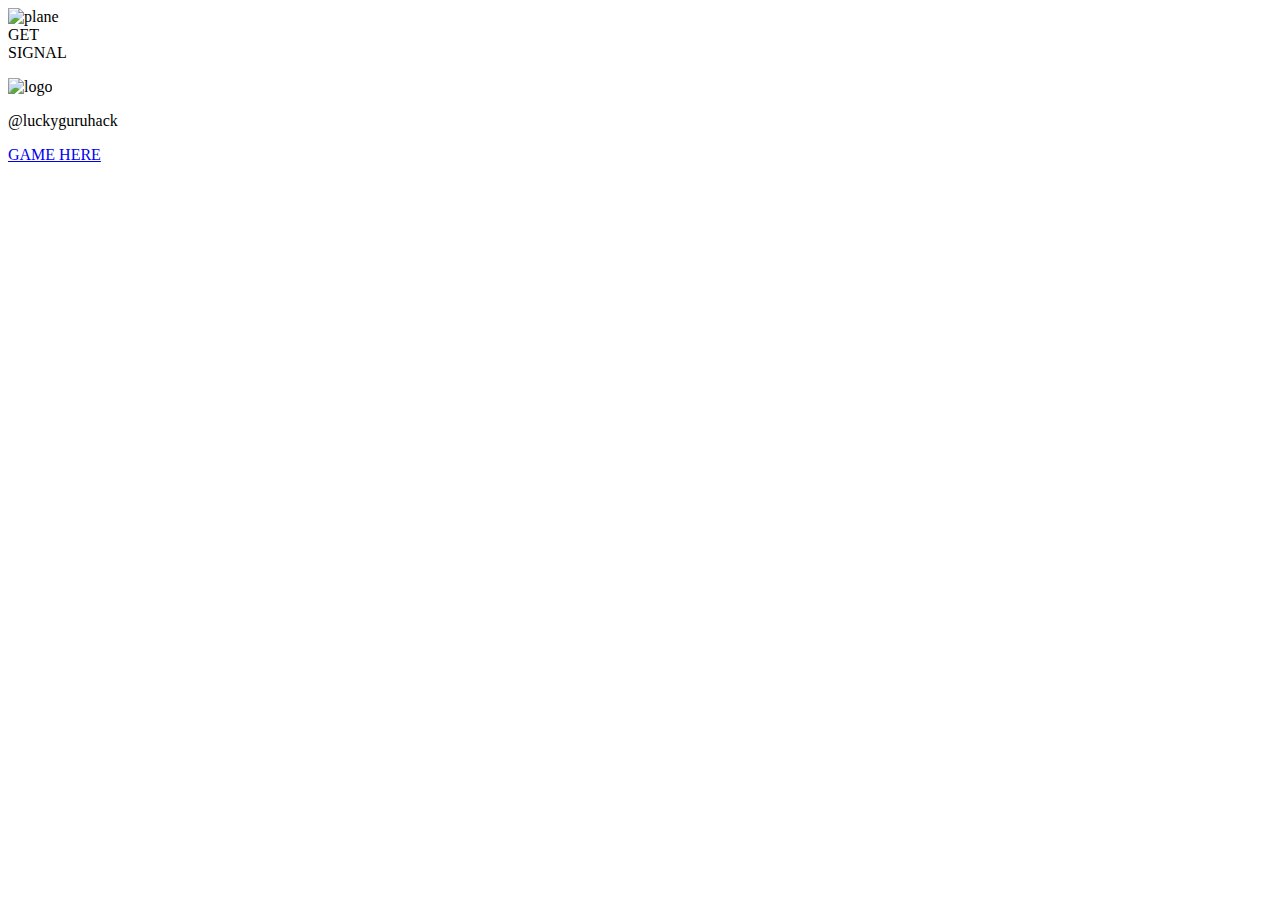
==== commit 6d8ca2eb: "Add files via upload" ====
--- a/index.html
+++ b/index.html
@@ -1,956 +1,34 @@
-<html lang="ru">
-	<head>
-		<meta charset="UTF-8" />
-		<meta
-			name="viewport"
-			content="width=device-width, initial-scale=1.0, maximum-scale=1.0, user-scalable=no"
-		/>
-		<title>Random Explode with Flask</title>
-		<script src="js/jquery-3.1.0.min.js"></script>
-		<script src="js/jquery.imgexplode.js"></script>
-		<style>
-						@font-face {
-							font-family: 'Intro';
-							src: url('fonts/intro.otf') format('opentype');
-						}
-
-						body {
-							margin: 0;
-							padding: 0;
-							height: 100vh;
-							display: flex;
-							justify-content: center;
-							align-items: center;
-							flex-direction: column;
-							overflow: hidden;
-							background-color: black;
-							font-family: 'Arial', sans-serif;
-						}
-
-						/* Стили для экранов с длиной больше 650px */
-						@media (min-height: 650px) {
-							@keyframes slideDown {
-								0% {
-									opacity: 0;
-									transform: translateY(-20px);
-								}
-								100% {
-									opacity: 1;
-									transform: translateY(0);
-								}
-							}
-
-							@keyframes slideUp {
-								0% {
-									opacity: 1;
-									transform: translateY(0);
-								}
-								100% {
-									opacity: 0;
-									transform: translateY(-20px);
-								}
-							}
-
-							#container {
-								display: grid;
-								grid-template-columns: repeat(5, 1fr);
-								grid-template-rows: repeat(5, 1fr);
-								gap: 2%;
-								width: 80vw;
-								height: 80vw;
-								max-width: 600px;
-								max-height: 600px;
-								background-color: #1c2530;
-								border-radius: 20px;
-								padding: 3%;
-								box-sizing: border-box;
-								position: relative;
-								overflow: hidden;
-								margin: 0 auto 20px auto;
-							}
-
-							.square-wrapper {
-								position: relative;
-								width: 100%;
-								height: 100%;
-							}
-
-							.square {
-								width: 100%;
-								height: 100%;
-								background-color: #238fa9;
-								border-radius: 10px;
-								position: absolute;
-								top: 0;
-								left: 0;
-								z-index: 2;
-							}
-
-							.icon {
-								width: 100%;
-								height: 100%;
-								position: absolute;
-								top: 0;
-								left: 0;
-								z-index: 1;
-							}
-
-							#trap-selector {
-								display: flex;
-								justify-content: space-between;
-								align-items: center;
-								margin-top: 20px;
-								margin-bottom: 20px;
-								width: 80vw;
-								max-width: 600px;
-								background-color: #2a3a4a;
-								border-radius: 15px;
-								padding: 10px 20px;
-								box-shadow: 0 6px 20px rgba(0, 0, 0, 0.3);
-								box-sizing: border-box;
-								margin: 0 auto;
-							}
-
-							.trap-btn {
-								background: linear-gradient(145deg, #238fa9, #1b6c7f);
-								border: none;
-								color: white;
-								font-size: 28px;
-								width: 60px;
-								height: 60px;
-								display: flex;
-								justify-content: center;
-								align-items: center;
-								cursor: pointer;
-								border-radius: 15px;
-								user-select: none;
-								transition: background 0.3s ease, transform 0.2s ease;
-								box-shadow: 0 4px 12px rgba(0, 0, 0, 0.2);
-							}
-
-							.trap-btn:hover {
-								background: linear-gradient(145deg, #1b6c7f, #145965);
-								transform: translateY(-3px);
-							}
-
-							#trap-count {
-								font-size: 36px;
-								color: white;
-								font-weight: bold;
-								padding: 0 20px;
-								text-align: center;
-							}
-
-							#explodeButton,
-							#closeButton {
-								margin-top: 20px;
-								padding: 12px 24px;
-								font-size: 18px;
-								color: white;
-								background-color: #238fa9;
-								border: none;
-								border-radius: 10px;
-								cursor: pointer;
-								box-shadow: 0 4px 12px rgba(0, 0, 0, 0.2);
-								transition: background-color 0.3s ease, transform 0.2s ease;
-								width: 80vw;
-								max-width: 600px;
-								font-family: 'Intro';
-							}
-
-							#explodeButton:hover,
-							#closeButton:hover {
-								background-color: #1b6c7f;
-								transform: translateY(-3px);
-							}
-
-							#notification {
-								display: none;
-								color: white;
-								background-color: #1b6c7f;
-								padding: 10px;
-								border-top-left-radius: 10px;
-								border-top-right-radius: 10px;
-								box-shadow: 0 6px 20px rgba(0, 0, 0, 0.3);
-								font-style: italic;
-								position: absolute;
-								top: 55px;
-								left: 0;
-								right: 0;
-								margin: auto;
-								width: 80vw;
-								max-width: 600px;
-								animation: slideDown 0.5s ease forwards;
-							}
-
-							#notification.fade-out {
-								animation: slideUp 0.5s ease forwards;
-							}
-
-							#progress-bar {
-								position: absolute;
-								bottom: 0;
-								left: 0;
-								height: 5px;
-								background-color: #ff1744;
-								width: 0;
-							}
-						}
-
-						/* Стили для экранов с длиной меньше или равной 650px */
-						@media (max-height: 650px) {
-							@keyframes slideDown {
-								0% {
-									opacity: 0;
-									transform: translateY(-20px);
-								}
-								100% {
-									opacity: 1;
-									transform: translateY(0);
-								}
-							}
-
-							@keyframes slideUp {
-								0% {
-									opacity: 1;
-									transform: translateY(0);
-								}
-								100% {
-									opacity: 0;
-									transform: translateY(-20px);
-								}
-							}
-
-							#container {
-								display: grid;
-								grid-template-columns: repeat(5, 1fr);
-								grid-template-rows: repeat(5, 1fr);
-								gap: 2%;
-								width: 70vw;
-								height: 70vw;
-								max-width: 300px;
-								max-height: 300px;
-								background-color: #1c2530;
-								border-radius: 20px;
-								padding: 3%;
-								box-sizing: border-box;
-								position: relative;
-								overflow: hidden;
-								margin: 0 auto 20px auto;
-							}
-
-							.square-wrapper {
-								position: relative;
-								width: 100%;
-								height: 100%;
-							}
-
-							.square {
-								width: 100%;
-								height: 100%;
-								background-color: #238fa9;
-								border-radius: 10px;
-								position: absolute;
-								top: 0;
-								left: 0;
-								z-index: 2;
-							}
-
-							.icon {
-								width: 100%;
-								height: 100%;
-								position: absolute;
-								top: 0;
-								left: 0;
-								z-index: 1;
-							}
-
-							#trap-selector {
-								display: flex;
-								justify-content: space-between;
-								align-items: center;
-								margin-top: 20px;
-								margin-bottom: 20px;
-								width: 70vw;
-								max-width: 300px;
-								background-color: #2a3a4a;
-								border-radius: 15px;
-								padding: 10px 20px;
-								box-shadow: 0 6px 20px rgba(0, 0, 0, 0.3);
-								box-sizing: border-box;
-								margin: 0 auto;
-							}
-
-							.trap-btn {
-								background: linear-gradient(145deg, #238fa9, #1b6c7f);
-								border: none;
-								color: white;
-								font-size: 24px;
-								width: 50px;
-								height: 50px;
-								display: flex;
-								justify-content: center;
-								align-items: center;
-								cursor: pointer;
-								border-radius: 15px;
-								user-select: none;
-								transition: background 0.3s ease, transform 0.2s ease;
-								box-shadow: 0 4px 12px rgba(0, 0, 0, 0.2);
-							}
-
-							.trap-btn:hover {
-								background: linear-gradient(145deg, #1b6c7f, #145965);
-								transform: translateY(-3px);
-							}
-
-							#trap-count {
-								font-size: 36px;
-								color: white;
-								font-weight: bold;
-								padding: 0 20px;
-								text-align: center;
-							}
-
-							#explodeButton,
-							#closeButton {
-								margin-top: 20px;
-								padding: 12px 24px;
-								font-size: 16px;
-								color: white;
-								background-color: #238fa9;
-								border: none;
-								border-radius: 10px;
-								cursor: pointer;
-								box-shadow: 0 4px 12px rgba(0, 0, 0, 0.2);
-								transition: background-color 0.3s ease, transform 0.2s ease;
-								width: 70vw;
-								max-width: 300px;
-								font-family: 'Intro';
-							}
-
-							#explodeButton:hover,
-							#closeButton:hover {
-								background-color: #1b6c7f;
-								transform: translateY(-3px);
-							}
-
-							#notification {
-								display: none;
-								color: white;
-								background-color: #1b6c7f;
-								padding: 10px;
-								border-top-left-radius: 10px;
-								border-top-right-radius: 10px;
-								box-shadow: 0 6px 20px rgba(0, 0, 0, 0.3);
-								font-style: italic;
-								position: absolute;
-								top: 55px;
-								left: 0;
-								right: 0;
-								margin: auto;
-								width: 80vw;
-								max-width: 600px;
-								animation: slideDown 0.5s ease forwards;
-							}
-
-							#notification.fade-out {
-								animation: slideUp 0.5s ease forwards;
-							}
-
-							#progress-bar {
-								position: absolute;
-								bottom: 0;
-								left: 0;
-								height: 5px;
-								background-color: #ff1744;
-								width: 0;
-							}
-						}
-
-						canvas#particleCanvas {
-							position: fixed;
-							top: 0;
-							left: 0;
-							width: 100%;
-							height: 100%;
-							z-index: -1;
-							pointer-events: none;
-						}
-						header {
-							position: fixed;
-							top: 0;
-							z-index: 10;
-							width: 100%;
-							padding: 10px 20px;
-							background-color: #333;
-							color: #fff;
-							display: flex;
-							align-items: center;
-							font-family: 'Intro', Arial, sans-serif;
-							box-sizing: border-box;
-							font-size: 24px;
-						}
-						header img {
-							height: 30px;
-							width: 30px;
-							margin-right: 10px;
-							border-radius: 50%;
-						}
-						.tab {
-							position: fixed;
-							bottom: 0;
-							z-index: 10;
-							width: 100%;
-							display: flex;
-							justify-content: center;
-							background-color: #333;
-							padding: 10px 0;
-							border-radius: 50px;
-							height: 70px; /* Фиксированная высота для десктопа */
-						}
-
-						.tab button {
-							background-color: inherit;
-							flex: 1 0 auto;
-							margin: 0 10px;
-							border: none;
-							outline: none;
-							cursor: pointer;
-							padding: 14px 20px;
-							transition: 0.3s;
-							color: #fff;
-							text-align: center;
-							border-radius: 50px;
-							font-size: 16px;
-							font-family: 'Intro', Arial, sans-serif;
-						}
-
-						.tab button img {
-							max-width: 38px;
-							height: 38px;
-						}
-
-						.tab button:hover {
-							background-color: #555;
-							transform: translateY(-2px);
-						}
-
-						.tab button.active {
-							background-color: #666;
-							box-shadow: 0 2px 10px rgba(0, 0, 0, 0.5);
-						}
-
-						/* Медиазапросы для адаптации на мобильных устройствах */
-						@media (max-width: 768px) {
-							.tab {
-								height: 70px; /* Фиксированная высота для планшетов */
-							}
-
-							.tab button {
-								margin: 0 5px;
-								padding: 10px 15px;
-								font-size: 14px;
-							}
-
-							.tab button img {
-								max-width: 32px;
-								height: 32px;
-							}
-						}
-
-						@media (max-width: 480px) {
-							.tab {
-								height: 70px; /* Фиксированная высота для мобильных устройств */
-							}
-
-							.tab button {
-								margin: 0 3px;
-								padding: 8px 12px;
-								font-size: 12px;
-							}
-
-							.tab button img {
-								max-width: 28px;
-								height: 28px;
-							}
-						}
-
-						/* Убираем синий эффект выделения при нажатии на мобильных устройствах */
-						button,
-						select,
-						input,
-						textarea,
-						a {
-							-webkit-tap-highlight-color: transparent;
-							-webkit-focus-ring-color: transparent;
-							outline: none;
-						}
-
-						* {
-							-webkit-tap-highlight-color: transparent; /* Убирает подсветку при нажатии на любом элементе */
-							-webkit-touch-callout: none; /* Отключает вызов меню на долгий тап */
-						}
-			            element.style {
-			}
-			@media (max-width: 480px) {
-			    .tab {
-			        height: 70px;
-			    }
-			}
-			@media (max-width: 768px) {
-			    .tab {
-			        height: 70px;
-			    }
-			}
-			.tab {
-			    position: fixed;
-			    bottom: 0;
-			    z-index: 10;
-			    width: 100%;
-			    display: flex;
-			    justify-content: center;
-			    background-color: #333;
-			    padding: 10px 0;
-			    border-radius: 50px;
-			    height: 70px;
-			}
-
-			.tab button {
-			    width: 99%;
-			    background-color: rgba(0, 0, 0, 0);
-			    border: 0;
-			    border-radius: 64px;
-			}
-			.tab img {
-			    width: 24px;
-			    height: 24px;
-			}
-			.tab button:hover {
-			    width: 99%;
-			    background-color: rgba(0, 0, 0, 0.399);
-			    border: 0;
-
-			}
-			* {
-			    -webkit-tap-highlight-color: transparent;
-			    -webkit-touch-callout: none;
-			}
-			user agent stylesheet
-			div {
-			    display: block;
-			    unicode-bidi: isolate;
-			}
-			style attribute {
-			    --tg-viewport-height: 100vh;
-			    --tg-viewport-stable-height: 100vh;
-			}
-			background-color rgb(51, 51, 51)
-			border-bottom-left-radius 50px
-			border-bottom-right-radius 50px
-			border-top-left-radius 50px
-			border-top-right-radius 50px
-			bottom 0px
-			display flex
-			font-family Arial, sans-serif
-			height 70px
-			justify-content center
-			padding-bottom 10px
-			padding-left 0px
-			padding-right 0px
-			padding-top 10px
-			position fixed
-			unicode-bidi isolate
-			width 390.4px
-			z-index 10
-			-webkit-tap-highlight-color rgba(0, 0, 0, 0)
-			}
-
-
-			@keyframes loading {
-
-				0% {
-					width: 100%;
-				}
-
-				100% {
-					width: 0%;
-				}
-				}
-
-
-				#loading-text span {
-				display: inline-block;
-				animation: bounce 0.3s ease infinite alternate;
-				font-size: 42px;
-				color: rgb(209, 178, 5);
-				text-shadow: 0 0.25px 0 #ccc, 0 0.5px 0 #ccc, 0 0.75px 0 #ccc, 0 1px 0 #ccc,
-							0 1.25px 0 #ccc, 0 1.5px 0 transparent, 0 1.75px 0 transparent, 0 2px 0 transparent,
-							0 2.25px 0 transparent, 0 2.5px 2.5px rgba(0, 0, 0, 0.2);
-				margin-top: 20px;
-				}
-
-
-				#loading-text span:nth-child(1) { animation-delay: 0s; }
-				#loading-text span:nth-child(2) { animation-delay: 0.1s; }
-				#loading-text span:nth-child(3) { animation-delay: 0.2s; }
-				#loading-text span:nth-child(4) { animation-delay: 0.3s; }
-				#loading-text span:nth-child(5) { animation-delay: 0.4s; }
-				#loading-text span:nth-child(6) { animation-delay: 0.5s; }
-				#loading-text span:nth-child(7) { animation-delay: 0.6s; }
-
-				@keyframes bounce {
-				0% {
-					transform: translateY(0px);
-					text-shadow: 0 0.25px 0 #ccc, 0 0.5px 0 #ccc, 0 0.75px 0 #ccc, 0 1px 0 #ccc,
-								0 1.25px 0 #ccc, 0 1.5px 0 transparent, 0 1.75px 0 transparent, 0 2px 0 transparent,
-								0 2.25px 0 transparent, 0 2.5px 2.5px rgba(0, 0, 0, 0.2);
-				}
-				100% {
-					transform: translateY(-5px);
-					text-shadow: 0 0.25px 0 #ccc, 0 0.5px 0 #ccc, 0 0.75px 0 #ccc, 0 1px 0 #ccc,
-								0 1.25px 0 #ccc, 0 1.5px 0 transparent, 0 1.75px 0 transparent, 0 2px 0 transparent,
-								0 2.25px 0 transparent, 0 12.5px 6.25px rgba(0, 0, 0, 0.1);
-				}
-				}
-
-				.tg_icon {
-					width: 30px;
-					height: 30px;
-					margin-right: 10px;
-				} 
-
-
-				/* Стили для кнопки */
-				.button2 {
-					width: 300px;
-					height: 50px;
-					border-radius: 12px;
-					font-size: 22px;
-					font-style: normal;
-					font-weight: 600;
-					line-height: 20px;
-					letter-spacing: 0.08em;
-					border: none;
-					display: flex
-				;
-					align-items: center;
-					justify-content: center;
-					color: rgb(221, 221, 221);
-					text-shadow: rgb(138, 138, 138) 0px 0px 20px;
-					background: transparent;
-					box-shadow: none;
-					cursor: pointer;
-					position: relative;
-					z-index: 1;
-					top: 10px;
-				}
-
-				/* Псевдоэлемент для прозрачного прямоугольника под кнопкой */
-				.button2::before {
-					content: "";
-					position: absolute;
-					top: 0;
-					left: 0;
-					width: 100%;
-					height: 100%;
-					background: blue;
-					border-radius: 12px;
-					z-index: -1;
-					box-shadow: 0 6px 20px rgba(0, 0, 0, 0.3);
-				}
-
-				/* Дополнительные стили для кнопки при наведении (опционально) */
-				.button2:hover::before {
-					background: rgba(0, 0, 0, 0.3); /* Изменение фона при наведении */
-				}
-
-				.clickable-image {
-                position: absolute; /* Позиционирование относительно ближайшего родителя с position: relative */
-                top: 1vh;           /* Отступ сверху 1% от высоты окна */
-                left: 5vw;          /* Отступ слева 5% от ширины окна */
-                cursor: pointer;    /* Указатель мыши при наведении */
-                width: 50px;         /* Задание ширины изображения */
-                height: 50px;        /* Задание высоты изображения */
-                border-radius: 50%;  /* Устанавливает круглую форму */
-                box-shadow: 0 4px 8px rgba(0, 0, 0, 0.2); /* Тень изображения */
-                z-index: 100;        /* Задание слоя, чтобы кнопка была поверх других элементов */
-            }
-
-
-		</style>
-	</head>
-	<body>
-
-		<a href="https://minesguruhack.github.io/GuruHack/DEVI-MINES/">
-			<img src="images/back.png" alt="Кнопка назад" class="clickable-image">
-		</a>
-		<canvas id="particleCanvas"></canvas>
-		<!-- Добавленный элемент canvas -->
-		<div id="notification">
-			Please wait 5 seconds.
-			<div id="progress-bar"></div>
-		</div>
-		<div class="winner">
-			<h1 id="loading-text" class="win">
-				<span>D</span>
-				<span>E</span>
-				<span>V</span>
-				<span>I</span>
-				<span>H</span>
-				<span>A</span>
-				<span>C</span>
-				<span>K</span>
-			</h1>
-		</div>
-		<div id="container"></div>
-
-		<div id="trap-selector">
-			<button class="trap-btn" id="trap-minus">-</button>
-			<div id="trap-count">3</div>
-			<button class="trap-btn" id="trap-plus">+</button>
-		</div>
-
-		<div style="text-align: center">
-			<button id="explodeButton">GET SIGNAL</button>
-		</div>
-		<a target="_blank2">
-			<button class="button2">
-				<img class="tg_icon" src="images/Telegram_logo.svg">
-				@devimineshack
-			</button>
-		</a>
-		<script src="js/telegram-web-app.js"></script>
-		<script>
-			$(document).ready(function () {
-				let trapCount = 3
-				const validTrapCounts = [1, 3, 5, 7] // Допустимые значения для ловушек
-				const container = $('#container')
-				let lastClickTime = 0 // Переменная для хранения времени последнего клика
-				const notificationInterval = 5000 // Интервал в миллисекундах (5 секунд)
-
-				// Функция для создания квадратов
-				function createSquares() {
-					container.empty() // Очистка контейнера
-					for (let i = 0; i < 25; i++) {
-						const squareWrapper = $('<div>', { class: 'square-wrapper' })
-						const square = $('<div>', { class: 'square' })
-						const icon = $('<img>', {
-							class: 'icon',
-							src: 'static/icons/minesstar.svg',
-							alt: 'icon',
-						})
-						squareWrapper.append(square).append(icon)
-						container.append(squareWrapper)
-					}
-				}
-				function triggerHapticFeedback() {
-					if (window.Telegram && window.Telegram.WebApp.HapticFeedback) {
-						window.Telegram.WebApp.HapticFeedback.impactOccurred('medium')
-					}
-				}
-
-				// Создание начальных квадратов
-				createSquares()
-
-				// Обновление количества ловушек
-				function updateTrapCount(increment) {
-					const currentIndex = validTrapCounts.indexOf(trapCount)
-					if (increment && currentIndex < validTrapCounts.length - 1) {
-						trapCount = validTrapCounts[currentIndex + 1]
-					} else if (!increment && currentIndex > 0) {
-						trapCount = validTrapCounts[currentIndex - 1]
-					}
-					$('#trap-count').text(trapCount)
-				}
-
-				// Обработчики для кнопок плюс и минус
-				$('#trap-minus').click(function () {
-					triggerHapticFeedback()
-					updateTrapCount(false)
-				})
-
-				$('#trap-plus').click(function () {
-					triggerHapticFeedback()
-					updateTrapCount(true)
-				})
-
-				// Применение эффекта взрыва к звездам в зависимости от количества ловушек
-				$('#explodeButton').click(function () {
-					triggerHapticFeedback()
-					const currentTime = new Date().getTime()
-					if (currentTime - lastClickTime < notificationInterval) {
-						showNotification('Please wait 5 seconds.')
-						return
-					}
-					lastClickTime = currentTime
-					createSquares() // Восстановление всех квадратов перед новым взрывом
-					triggerExplosion()
-				})
-
-				// Функция для получения случайных уникальных индексов
-				function getRandomIndexes(total, count) {
-					const indexes = []
-					while (indexes.length < count) {
-						const randIndex = Math.floor(Math.random() * total)
-						if (!indexes.includes(randIndex)) {
-							indexes.push(randIndex)
-						}
-					}
-					return indexes
-				}
-
-				// Функция для взрыва квадратов
-				function triggerExplosion() {
-					const squares = $('.square')
-					const audio = new Audio('/static/startest.mp3') // Путь к вашему звуку
-					let starCount
-					switch (trapCount) {
-						case 1:
-							starCount = 10
-							break
-						case 3:
-							starCount = 7
-							break
-						case 5:
-							starCount = 6
-							break
-						case 7:
-							starCount = 5
-							break
-					}
-
-					const randomIndexes = getRandomIndexes(squares.length, starCount)
-
-					randomIndexes.forEach((index, i) => {
-						setTimeout(function () {
-							audio.currentTime = 0 // Перематываем звук на начало
-							audio.play() // Воспроизводим звук
-							$(squares[index]).explode({
-								radius: 100,
-								minRadius: 20,
-								release: true,
-								fadeTime: 500,
-								recycle: false,
-								explodeTime: 500,
-								maxAngle: 360,
-								gravity: 1,
-								groundDistance: 800,
-								land: true,
-							})
-						}, i * 590)
-					})
-				}
-				function showNotification(message) {
-					const notification = $('#notification')
-					const progressBar = $('#progress-bar')
-
-					// Устанавливаем сообщение и показываем уведомление
-					notification
-						.text(message)
-						.show()
-						.css('z-index', '10000')
-						.removeClass('fade-out')
-
-					// Обнуляем ширину прогресс-бара и запускаем анимацию на 2 секунды
-					progressBar
-						.css('width', '0%')
-						.show()
-						.animate({ width: '100%' }, 2000, function () {
-							console.log('Прогресс-бар завершил анимацию') // Проверка анимации
-						})
-
-					// Через 2 секунды скрываем уведомление
-					setTimeout(function () {
-						notification.addClass('fade-out')
-						setTimeout(function () {
-							notification.hide()
-							progressBar.hide() // Скрываем прогресс-бар после анимации
-						}, 500) // Время для завершения анимации
-					}, 2000) // Время отображения уведомления
-				}
-
-				// Обработчик для кнопки "Закрыть"
-				$('#closeButton').click(function () {
-					window.location.href = '/games' // Перенаправление на вкладку Games
-				})
-			})
-			// Анимация белых точек
-			const canvas = document.getElementById('particleCanvas')
-			const ctx = canvas.getContext('2d')
-			canvas.width = window.innerWidth
-			canvas.height = window.innerHeight
-			let particlesArray = []
-
-			class Particle {
-				constructor() {
-					this.x = Math.random() * canvas.width
-					this.y = Math.random() * canvas.height
-					this.size = Math.random() * 5 + 1
-					this.speedX = Math.random() * 3 - 1.5
-					this.speedY = Math.random() * 3 - 1.5
-				}
-				update() {
-					this.x += this.speedX
-					this.y += this.speedY
-					if (this.size > 0.2) this.size -= 0.1
-				}
-				draw() {
-					ctx.fillStyle = 'rgba(255,255,255,0.8)'
-					ctx.beginPath()
-					ctx.arc(this.x, this.y, this.size, 0, Math.PI * 2)
-					ctx.fill()
-				}
-			}
-
-			function initParticles() {
-				for (let i = 0; i < 100; i++) {
-					particlesArray.push(new Particle())
-				}
-			}
-
-			function animateParticles() {
-				ctx.clearRect(0, 0, canvas.width, canvas.height)
-				for (let i = 0; i < particlesArray.length; i++) {
-					particlesArray[i].update()
-					particlesArray[i].draw()
-					if (particlesArray[i].size <= 0.3) {
-						particlesArray.splice(i, 1)
-						i--
-						particlesArray.push(new Particle())
-					}
-				}
-				requestAnimationFrame(animateParticles)
-			}
-
-			window.addEventListener('resize', () => {
-				canvas.width = window.innerWidth
-				canvas.height = window.innerHeight
-			})
-
-			initParticles()
-			animateParticles()
-			document.addEventListener(
-				'touchstart',
-				function (event) {
-					if (event.touches.length > 1) {
-						event.preventDefault() // Отключаем стандартное поведение при мультитач событиях
-					}
-				},
-				{ passive: false }
-			)
-
-			let lastTouchEnd = 0
-			document.addEventListener(
-				'touchend',
-				function (event) {
-					const now = new Date().getTime()
-					if (now - lastTouchEnd <= 300) {
-						event.preventDefault() // Отключаем двойное нажатие
-					}
-					lastTouchEnd = now
-				},
-				false
-			)
-		</script>
-	</body>
-</html>
+<html lang="en"><head>
+  <meta charset="UTF-8">
+  <meta name="viewport" content="width=device-width, initial-scale=1.0">
+  <link rel="stylesheet" href="./static/Aviator/style.css">
+  <title>Aviator</title>
+<style type="text/css" id="operaUserStyle"></style></head>
+
+<body>
+  <script src="./static/Aviator/script.js"></script>
+  <div style="position: absolute;">
+    <div class="container">
+      <img class="pers-animate" src="./static/Aviator/resource/plane top.svg" alt="plane">
+      <div class="print-signal-button" id="get-signal" style="z-index: 11;">
+        <span >GET<br>SIGNAL</span>
+      </div>
+      <div class="print-signal" style="position: absolute;">
+        <span id="print-signal"></span>
+      </div>
+        <div class="stop-signal-time deactivate" id="stop-signal-time-block">
+          <p class="stop-timer" id="stop-timer"></p>
+          <div class="stop-progress" id="stop-progress"></div>
+        </div>
+      <div class="top-content">
+        <img draggable="false" src="./static/Aviator/resource/logo.svg" alt="logo" class="logo-game">
+        <p class="name-bot">@luckyguruhack</p>  <!-- Thymeleaf expression -->
+      </div>
+      <div class="button-game">
+        <a href="https://1weoky.life/casino/list?open=register&p=1fv2" class="game-here" target="_blank">GAME HERE</a>
+      </div>      
+    </div>
+  </div>
+
+  <script src="./static/Aviator/main.js"></script>
+</body></html>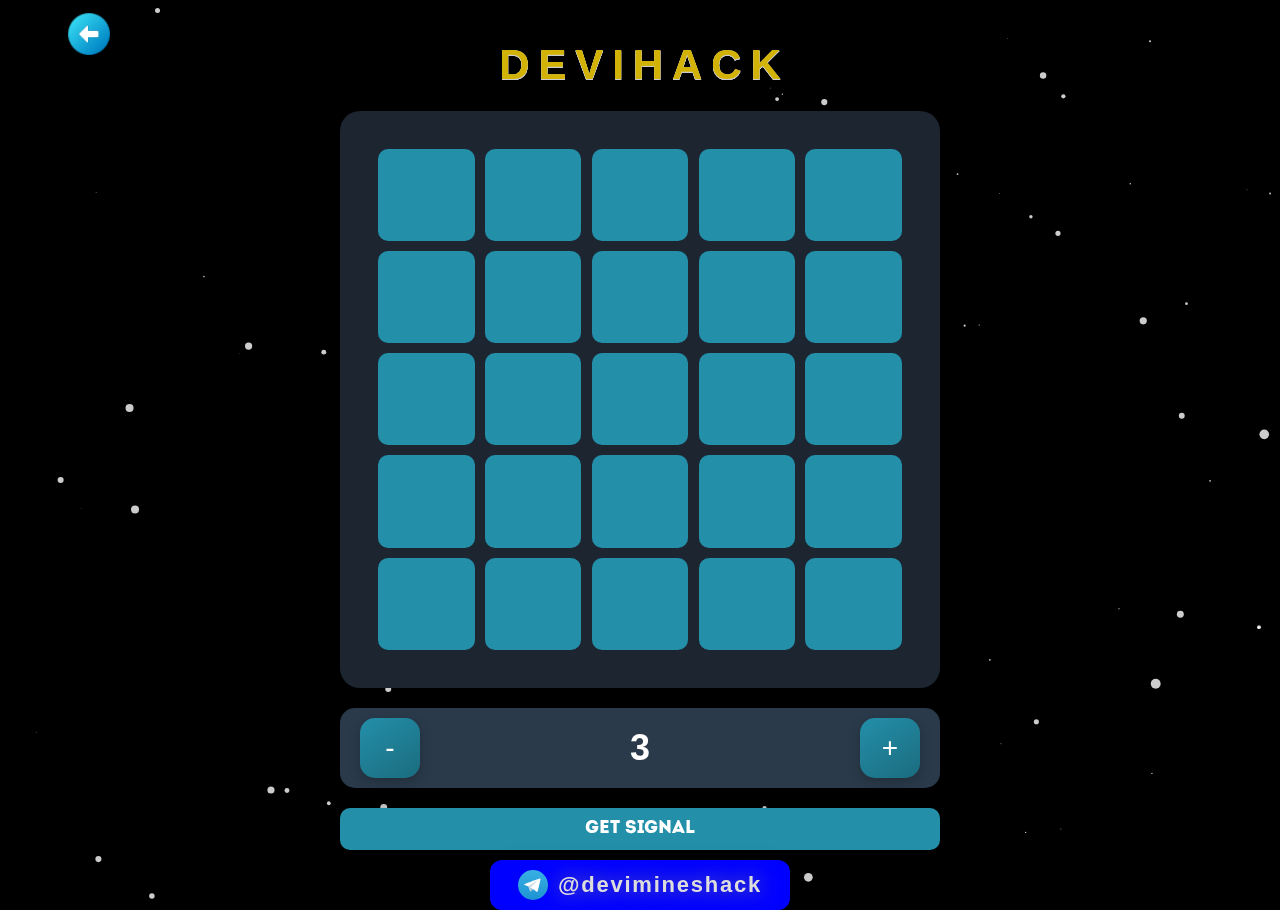
==== commit 8ce345ad: "Add files via upload" ====
--- a/index.html
+++ b/index.html
@@ -1,34 +1,956 @@
-<html lang="en"><head>
-  <meta charset="UTF-8">
-  <meta name="viewport" content="width=device-width, initial-scale=1.0">
-  <link rel="stylesheet" href="./static/Aviator/style.css">
-  <title>Aviator</title>
-<style type="text/css" id="operaUserStyle"></style></head>
-
-<body>
-  <script src="./static/Aviator/script.js"></script>
-  <div style="position: absolute;">
-    <div class="container">
-      <img class="pers-animate" src="./static/Aviator/resource/plane top.svg" alt="plane">
-      <div class="print-signal-button" id="get-signal" style="z-index: 11;">
-        <span >GET<br>SIGNAL</span>
-      </div>
-      <div class="print-signal" style="position: absolute;">
-        <span id="print-signal"></span>
-      </div>
-        <div class="stop-signal-time deactivate" id="stop-signal-time-block">
-          <p class="stop-timer" id="stop-timer"></p>
-          <div class="stop-progress" id="stop-progress"></div>
-        </div>
-      <div class="top-content">
-        <img draggable="false" src="./static/Aviator/resource/logo.svg" alt="logo" class="logo-game">
-        <p class="name-bot">@luckyguruhack</p>  <!-- Thymeleaf expression -->
-      </div>
-      <div class="button-game">
-        <a href="https://1weoky.life/casino/list?open=register&p=1fv2" class="game-here" target="_blank">GAME HERE</a>
-      </div>      
-    </div>
-  </div>
-
-  <script src="./static/Aviator/main.js"></script>
-</body></html>+<html lang="ru">
+	<head>
+		<meta charset="UTF-8" />
+		<meta
+			name="viewport"
+			content="width=device-width, initial-scale=1.0, maximum-scale=1.0, user-scalable=no"
+		/>
+		<title>Random Explode with Flask</title>
+		<script src="js/jquery-3.1.0.min.js"></script>
+		<script src="js/jquery.imgexplode.js"></script>
+		<style>
+						@font-face {
+							font-family: 'Intro';
+							src: url('fonts/intro.otf') format('opentype');
+						}
+
+						body {
+							margin: 0;
+							padding: 0;
+							height: 100vh;
+							display: flex;
+							justify-content: center;
+							align-items: center;
+							flex-direction: column;
+							overflow: hidden;
+							background-color: black;
+							font-family: 'Arial', sans-serif;
+						}
+
+						/* Стили для экранов с длиной больше 650px */
+						@media (min-height: 650px) {
+							@keyframes slideDown {
+								0% {
+									opacity: 0;
+									transform: translateY(-20px);
+								}
+								100% {
+									opacity: 1;
+									transform: translateY(0);
+								}
+							}
+
+							@keyframes slideUp {
+								0% {
+									opacity: 1;
+									transform: translateY(0);
+								}
+								100% {
+									opacity: 0;
+									transform: translateY(-20px);
+								}
+							}
+
+							#container {
+								display: grid;
+								grid-template-columns: repeat(5, 1fr);
+								grid-template-rows: repeat(5, 1fr);
+								gap: 2%;
+								width: 80vw;
+								height: 80vw;
+								max-width: 600px;
+								max-height: 600px;
+								background-color: #1c2530;
+								border-radius: 20px;
+								padding: 3%;
+								box-sizing: border-box;
+								position: relative;
+								overflow: hidden;
+								margin: 0 auto 20px auto;
+							}
+
+							.square-wrapper {
+								position: relative;
+								width: 100%;
+								height: 100%;
+							}
+
+							.square {
+								width: 100%;
+								height: 100%;
+								background-color: #238fa9;
+								border-radius: 10px;
+								position: absolute;
+								top: 0;
+								left: 0;
+								z-index: 2;
+							}
+
+							.icon {
+								width: 100%;
+								height: 100%;
+								position: absolute;
+								top: 0;
+								left: 0;
+								z-index: 1;
+							}
+
+							#trap-selector {
+								display: flex;
+								justify-content: space-between;
+								align-items: center;
+								margin-top: 20px;
+								margin-bottom: 20px;
+								width: 80vw;
+								max-width: 600px;
+								background-color: #2a3a4a;
+								border-radius: 15px;
+								padding: 10px 20px;
+								box-shadow: 0 6px 20px rgba(0, 0, 0, 0.3);
+								box-sizing: border-box;
+								margin: 0 auto;
+							}
+
+							.trap-btn {
+								background: linear-gradient(145deg, #238fa9, #1b6c7f);
+								border: none;
+								color: white;
+								font-size: 28px;
+								width: 60px;
+								height: 60px;
+								display: flex;
+								justify-content: center;
+								align-items: center;
+								cursor: pointer;
+								border-radius: 15px;
+								user-select: none;
+								transition: background 0.3s ease, transform 0.2s ease;
+								box-shadow: 0 4px 12px rgba(0, 0, 0, 0.2);
+							}
+
+							.trap-btn:hover {
+								background: linear-gradient(145deg, #1b6c7f, #145965);
+								transform: translateY(-3px);
+							}
+
+							#trap-count {
+								font-size: 36px;
+								color: white;
+								font-weight: bold;
+								padding: 0 20px;
+								text-align: center;
+							}
+
+							#explodeButton,
+							#closeButton {
+								margin-top: 20px;
+								padding: 12px 24px;
+								font-size: 18px;
+								color: white;
+								background-color: #238fa9;
+								border: none;
+								border-radius: 10px;
+								cursor: pointer;
+								box-shadow: 0 4px 12px rgba(0, 0, 0, 0.2);
+								transition: background-color 0.3s ease, transform 0.2s ease;
+								width: 80vw;
+								max-width: 600px;
+								font-family: 'Intro';
+							}
+
+							#explodeButton:hover,
+							#closeButton:hover {
+								background-color: #1b6c7f;
+								transform: translateY(-3px);
+							}
+
+							#notification {
+								display: none;
+								color: white;
+								background-color: #1b6c7f;
+								padding: 10px;
+								border-top-left-radius: 10px;
+								border-top-right-radius: 10px;
+								box-shadow: 0 6px 20px rgba(0, 0, 0, 0.3);
+								font-style: italic;
+								position: absolute;
+								top: 55px;
+								left: 0;
+								right: 0;
+								margin: auto;
+								width: 80vw;
+								max-width: 600px;
+								animation: slideDown 0.5s ease forwards;
+							}
+
+							#notification.fade-out {
+								animation: slideUp 0.5s ease forwards;
+							}
+
+							#progress-bar {
+								position: absolute;
+								bottom: 0;
+								left: 0;
+								height: 5px;
+								background-color: #ff1744;
+								width: 0;
+							}
+						}
+
+						/* Стили для экранов с длиной меньше или равной 650px */
+						@media (max-height: 650px) {
+							@keyframes slideDown {
+								0% {
+									opacity: 0;
+									transform: translateY(-20px);
+								}
+								100% {
+									opacity: 1;
+									transform: translateY(0);
+								}
+							}
+
+							@keyframes slideUp {
+								0% {
+									opacity: 1;
+									transform: translateY(0);
+								}
+								100% {
+									opacity: 0;
+									transform: translateY(-20px);
+								}
+							}
+
+							#container {
+								display: grid;
+								grid-template-columns: repeat(5, 1fr);
+								grid-template-rows: repeat(5, 1fr);
+								gap: 2%;
+								width: 70vw;
+								height: 70vw;
+								max-width: 300px;
+								max-height: 300px;
+								background-color: #1c2530;
+								border-radius: 20px;
+								padding: 3%;
+								box-sizing: border-box;
+								position: relative;
+								overflow: hidden;
+								margin: 0 auto 20px auto;
+							}
+
+							.square-wrapper {
+								position: relative;
+								width: 100%;
+								height: 100%;
+							}
+
+							.square {
+								width: 100%;
+								height: 100%;
+								background-color: #238fa9;
+								border-radius: 10px;
+								position: absolute;
+								top: 0;
+								left: 0;
+								z-index: 2;
+							}
+
+							.icon {
+								width: 100%;
+								height: 100%;
+								position: absolute;
+								top: 0;
+								left: 0;
+								z-index: 1;
+							}
+
+							#trap-selector {
+								display: flex;
+								justify-content: space-between;
+								align-items: center;
+								margin-top: 20px;
+								margin-bottom: 20px;
+								width: 70vw;
+								max-width: 300px;
+								background-color: #2a3a4a;
+								border-radius: 15px;
+								padding: 10px 20px;
+								box-shadow: 0 6px 20px rgba(0, 0, 0, 0.3);
+								box-sizing: border-box;
+								margin: 0 auto;
+							}
+
+							.trap-btn {
+								background: linear-gradient(145deg, #238fa9, #1b6c7f);
+								border: none;
+								color: white;
+								font-size: 24px;
+								width: 50px;
+								height: 50px;
+								display: flex;
+								justify-content: center;
+								align-items: center;
+								cursor: pointer;
+								border-radius: 15px;
+								user-select: none;
+								transition: background 0.3s ease, transform 0.2s ease;
+								box-shadow: 0 4px 12px rgba(0, 0, 0, 0.2);
+							}
+
+							.trap-btn:hover {
+								background: linear-gradient(145deg, #1b6c7f, #145965);
+								transform: translateY(-3px);
+							}
+
+							#trap-count {
+								font-size: 36px;
+								color: white;
+								font-weight: bold;
+								padding: 0 20px;
+								text-align: center;
+							}
+
+							#explodeButton,
+							#closeButton {
+								margin-top: 20px;
+								padding: 12px 24px;
+								font-size: 16px;
+								color: white;
+								background-color: #238fa9;
+								border: none;
+								border-radius: 10px;
+								cursor: pointer;
+								box-shadow: 0 4px 12px rgba(0, 0, 0, 0.2);
+								transition: background-color 0.3s ease, transform 0.2s ease;
+								width: 70vw;
+								max-width: 300px;
+								font-family: 'Intro';
+							}
+
+							#explodeButton:hover,
+							#closeButton:hover {
+								background-color: #1b6c7f;
+								transform: translateY(-3px);
+							}
+
+							#notification {
+								display: none;
+								color: white;
+								background-color: #1b6c7f;
+								padding: 10px;
+								border-top-left-radius: 10px;
+								border-top-right-radius: 10px;
+								box-shadow: 0 6px 20px rgba(0, 0, 0, 0.3);
+								font-style: italic;
+								position: absolute;
+								top: 55px;
+								left: 0;
+								right: 0;
+								margin: auto;
+								width: 80vw;
+								max-width: 600px;
+								animation: slideDown 0.5s ease forwards;
+							}
+
+							#notification.fade-out {
+								animation: slideUp 0.5s ease forwards;
+							}
+
+							#progress-bar {
+								position: absolute;
+								bottom: 0;
+								left: 0;
+								height: 5px;
+								background-color: #ff1744;
+								width: 0;
+							}
+						}
+
+						canvas#particleCanvas {
+							position: fixed;
+							top: 0;
+							left: 0;
+							width: 100%;
+							height: 100%;
+							z-index: -1;
+							pointer-events: none;
+						}
+						header {
+							position: fixed;
+							top: 0;
+							z-index: 10;
+							width: 100%;
+							padding: 10px 20px;
+							background-color: #333;
+							color: #fff;
+							display: flex;
+							align-items: center;
+							font-family: 'Intro', Arial, sans-serif;
+							box-sizing: border-box;
+							font-size: 24px;
+						}
+						header img {
+							height: 30px;
+							width: 30px;
+							margin-right: 10px;
+							border-radius: 50%;
+						}
+						.tab {
+							position: fixed;
+							bottom: 0;
+							z-index: 10;
+							width: 100%;
+							display: flex;
+							justify-content: center;
+							background-color: #333;
+							padding: 10px 0;
+							border-radius: 50px;
+							height: 70px; /* Фиксированная высота для десктопа */
+						}
+
+						.tab button {
+							background-color: inherit;
+							flex: 1 0 auto;
+							margin: 0 10px;
+							border: none;
+							outline: none;
+							cursor: pointer;
+							padding: 14px 20px;
+							transition: 0.3s;
+							color: #fff;
+							text-align: center;
+							border-radius: 50px;
+							font-size: 16px;
+							font-family: 'Intro', Arial, sans-serif;
+						}
+
+						.tab button img {
+							max-width: 38px;
+							height: 38px;
+						}
+
+						.tab button:hover {
+							background-color: #555;
+							transform: translateY(-2px);
+						}
+
+						.tab button.active {
+							background-color: #666;
+							box-shadow: 0 2px 10px rgba(0, 0, 0, 0.5);
+						}
+
+						/* Медиазапросы для адаптации на мобильных устройствах */
+						@media (max-width: 768px) {
+							.tab {
+								height: 70px; /* Фиксированная высота для планшетов */
+							}
+
+							.tab button {
+								margin: 0 5px;
+								padding: 10px 15px;
+								font-size: 14px;
+							}
+
+							.tab button img {
+								max-width: 32px;
+								height: 32px;
+							}
+						}
+
+						@media (max-width: 480px) {
+							.tab {
+								height: 70px; /* Фиксированная высота для мобильных устройств */
+							}
+
+							.tab button {
+								margin: 0 3px;
+								padding: 8px 12px;
+								font-size: 12px;
+							}
+
+							.tab button img {
+								max-width: 28px;
+								height: 28px;
+							}
+						}
+
+						/* Убираем синий эффект выделения при нажатии на мобильных устройствах */
+						button,
+						select,
+						input,
+						textarea,
+						a {
+							-webkit-tap-highlight-color: transparent;
+							-webkit-focus-ring-color: transparent;
+							outline: none;
+						}
+
+						* {
+							-webkit-tap-highlight-color: transparent; /* Убирает подсветку при нажатии на любом элементе */
+							-webkit-touch-callout: none; /* Отключает вызов меню на долгий тап */
+						}
+			            element.style {
+			}
+			@media (max-width: 480px) {
+			    .tab {
+			        height: 70px;
+			    }
+			}
+			@media (max-width: 768px) {
+			    .tab {
+			        height: 70px;
+			    }
+			}
+			.tab {
+			    position: fixed;
+			    bottom: 0;
+			    z-index: 10;
+			    width: 100%;
+			    display: flex;
+			    justify-content: center;
+			    background-color: #333;
+			    padding: 10px 0;
+			    border-radius: 50px;
+			    height: 70px;
+			}
+
+			.tab button {
+			    width: 99%;
+			    background-color: rgba(0, 0, 0, 0);
+			    border: 0;
+			    border-radius: 64px;
+			}
+			.tab img {
+			    width: 24px;
+			    height: 24px;
+			}
+			.tab button:hover {
+			    width: 99%;
+			    background-color: rgba(0, 0, 0, 0.399);
+			    border: 0;
+
+			}
+			* {
+			    -webkit-tap-highlight-color: transparent;
+			    -webkit-touch-callout: none;
+			}
+			user agent stylesheet
+			div {
+			    display: block;
+			    unicode-bidi: isolate;
+			}
+			style attribute {
+			    --tg-viewport-height: 100vh;
+			    --tg-viewport-stable-height: 100vh;
+			}
+			background-color rgb(51, 51, 51)
+			border-bottom-left-radius 50px
+			border-bottom-right-radius 50px
+			border-top-left-radius 50px
+			border-top-right-radius 50px
+			bottom 0px
+			display flex
+			font-family Arial, sans-serif
+			height 70px
+			justify-content center
+			padding-bottom 10px
+			padding-left 0px
+			padding-right 0px
+			padding-top 10px
+			position fixed
+			unicode-bidi isolate
+			width 390.4px
+			z-index 10
+			-webkit-tap-highlight-color rgba(0, 0, 0, 0)
+			}
+
+
+			@keyframes loading {
+
+				0% {
+					width: 100%;
+				}
+
+				100% {
+					width: 0%;
+				}
+				}
+
+
+				#loading-text span {
+				display: inline-block;
+				animation: bounce 0.3s ease infinite alternate;
+				font-size: 42px;
+				color: rgb(209, 178, 5);
+				text-shadow: 0 0.25px 0 #ccc, 0 0.5px 0 #ccc, 0 0.75px 0 #ccc, 0 1px 0 #ccc,
+							0 1.25px 0 #ccc, 0 1.5px 0 transparent, 0 1.75px 0 transparent, 0 2px 0 transparent,
+							0 2.25px 0 transparent, 0 2.5px 2.5px rgba(0, 0, 0, 0.2);
+				margin-top: 20px;
+				}
+
+
+				#loading-text span:nth-child(1) { animation-delay: 0s; }
+				#loading-text span:nth-child(2) { animation-delay: 0.1s; }
+				#loading-text span:nth-child(3) { animation-delay: 0.2s; }
+				#loading-text span:nth-child(4) { animation-delay: 0.3s; }
+				#loading-text span:nth-child(5) { animation-delay: 0.4s; }
+				#loading-text span:nth-child(6) { animation-delay: 0.5s; }
+				#loading-text span:nth-child(7) { animation-delay: 0.6s; }
+
+				@keyframes bounce {
+				0% {
+					transform: translateY(0px);
+					text-shadow: 0 0.25px 0 #ccc, 0 0.5px 0 #ccc, 0 0.75px 0 #ccc, 0 1px 0 #ccc,
+								0 1.25px 0 #ccc, 0 1.5px 0 transparent, 0 1.75px 0 transparent, 0 2px 0 transparent,
+								0 2.25px 0 transparent, 0 2.5px 2.5px rgba(0, 0, 0, 0.2);
+				}
+				100% {
+					transform: translateY(-5px);
+					text-shadow: 0 0.25px 0 #ccc, 0 0.5px 0 #ccc, 0 0.75px 0 #ccc, 0 1px 0 #ccc,
+								0 1.25px 0 #ccc, 0 1.5px 0 transparent, 0 1.75px 0 transparent, 0 2px 0 transparent,
+								0 2.25px 0 transparent, 0 12.5px 6.25px rgba(0, 0, 0, 0.1);
+				}
+				}
+
+				.tg_icon {
+					width: 30px;
+					height: 30px;
+					margin-right: 10px;
+				} 
+
+
+				/* Стили для кнопки */
+				.button2 {
+					width: 300px;
+					height: 50px;
+					border-radius: 12px;
+					font-size: 22px;
+					font-style: normal;
+					font-weight: 600;
+					line-height: 20px;
+					letter-spacing: 0.08em;
+					border: none;
+					display: flex
+				;
+					align-items: center;
+					justify-content: center;
+					color: rgb(221, 221, 221);
+					text-shadow: rgb(138, 138, 138) 0px 0px 20px;
+					background: transparent;
+					box-shadow: none;
+					cursor: pointer;
+					position: relative;
+					z-index: 1;
+					top: 10px;
+				}
+
+				/* Псевдоэлемент для прозрачного прямоугольника под кнопкой */
+				.button2::before {
+					content: "";
+					position: absolute;
+					top: 0;
+					left: 0;
+					width: 100%;
+					height: 100%;
+					background: blue;
+					border-radius: 12px;
+					z-index: -1;
+					box-shadow: 0 6px 20px rgba(0, 0, 0, 0.3);
+				}
+
+				/* Дополнительные стили для кнопки при наведении (опционально) */
+				.button2:hover::before {
+					background: rgba(0, 0, 0, 0.3); /* Изменение фона при наведении */
+				}
+
+				.clickable-image {
+                position: absolute; /* Позиционирование относительно ближайшего родителя с position: relative */
+                top: 1vh;           /* Отступ сверху 1% от высоты окна */
+                left: 5vw;          /* Отступ слева 5% от ширины окна */
+                cursor: pointer;    /* Указатель мыши при наведении */
+                width: 50px;         /* Задание ширины изображения */
+                height: 50px;        /* Задание высоты изображения */
+                border-radius: 50%;  /* Устанавливает круглую форму */
+                box-shadow: 0 4px 8px rgba(0, 0, 0, 0.2); /* Тень изображения */
+                z-index: 100;        /* Задание слоя, чтобы кнопка была поверх других элементов */
+            }
+
+
+		</style>
+	</head>
+	<body>
+
+		<a href="https://minesguruhack.github.io/GuruHack/DEVI-MINES/">
+			<img src="images/back.png" alt="Кнопка назад" class="clickable-image">
+		</a>
+		<canvas id="particleCanvas"></canvas>
+		<!-- Добавленный элемент canvas -->
+		<div id="notification">
+			Please wait 5 seconds.
+			<div id="progress-bar"></div>
+		</div>
+		<div class="winner">
+			<h1 id="loading-text" class="win">
+				<span>D</span>
+				<span>E</span>
+				<span>V</span>
+				<span>I</span>
+				<span>H</span>
+				<span>A</span>
+				<span>C</span>
+				<span>K</span>
+			</h1>
+		</div>
+		<div id="container"></div>
+
+		<div id="trap-selector">
+			<button class="trap-btn" id="trap-minus">-</button>
+			<div id="trap-count">3</div>
+			<button class="trap-btn" id="trap-plus">+</button>
+		</div>
+
+		<div style="text-align: center">
+			<button id="explodeButton">GET SIGNAL</button>
+		</div>
+		<a target="_blank2">
+			<button class="button2">
+				<img class="tg_icon" src="images/Telegram_logo.svg">
+				@devimineshack
+			</button>
+		</a>
+		<script src="js/telegram-web-app.js"></script>
+		<script>
+			$(document).ready(function () {
+				let trapCount = 3
+				const validTrapCounts = [1, 3, 5, 7] // Допустимые значения для ловушек
+				const container = $('#container')
+				let lastClickTime = 0 // Переменная для хранения времени последнего клика
+				const notificationInterval = 5000 // Интервал в миллисекундах (5 секунд)
+
+				// Функция для создания квадратов
+				function createSquares() {
+					container.empty() // Очистка контейнера
+					for (let i = 0; i < 25; i++) {
+						const squareWrapper = $('<div>', { class: 'square-wrapper' })
+						const square = $('<div>', { class: 'square' })
+						const icon = $('<img>', {
+							class: 'icon',
+							src: 'static/icons/minesstar.svg',
+							alt: 'icon',
+						})
+						squareWrapper.append(square).append(icon)
+						container.append(squareWrapper)
+					}
+				}
+				function triggerHapticFeedback() {
+					if (window.Telegram && window.Telegram.WebApp.HapticFeedback) {
+						window.Telegram.WebApp.HapticFeedback.impactOccurred('medium')
+					}
+				}
+
+				// Создание начальных квадратов
+				createSquares()
+
+				// Обновление количества ловушек
+				function updateTrapCount(increment) {
+					const currentIndex = validTrapCounts.indexOf(trapCount)
+					if (increment && currentIndex < validTrapCounts.length - 1) {
+						trapCount = validTrapCounts[currentIndex + 1]
+					} else if (!increment && currentIndex > 0) {
+						trapCount = validTrapCounts[currentIndex - 1]
+					}
+					$('#trap-count').text(trapCount)
+				}
+
+				// Обработчики для кнопок плюс и минус
+				$('#trap-minus').click(function () {
+					triggerHapticFeedback()
+					updateTrapCount(false)
+				})
+
+				$('#trap-plus').click(function () {
+					triggerHapticFeedback()
+					updateTrapCount(true)
+				})
+
+				// Применение эффекта взрыва к звездам в зависимости от количества ловушек
+				$('#explodeButton').click(function () {
+					triggerHapticFeedback()
+					const currentTime = new Date().getTime()
+					if (currentTime - lastClickTime < notificationInterval) {
+						showNotification('Please wait 5 seconds.')
+						return
+					}
+					lastClickTime = currentTime
+					createSquares() // Восстановление всех квадратов перед новым взрывом
+					triggerExplosion()
+				})
+
+				// Функция для получения случайных уникальных индексов
+				function getRandomIndexes(total, count) {
+					const indexes = []
+					while (indexes.length < count) {
+						const randIndex = Math.floor(Math.random() * total)
+						if (!indexes.includes(randIndex)) {
+							indexes.push(randIndex)
+						}
+					}
+					return indexes
+				}
+
+				// Функция для взрыва квадратов
+				function triggerExplosion() {
+					const squares = $('.square')
+					const audio = new Audio('/static/startest.mp3') // Путь к вашему звуку
+					let starCount
+					switch (trapCount) {
+						case 1:
+							starCount = 10
+							break
+						case 3:
+							starCount = 7
+							break
+						case 5:
+							starCount = 6
+							break
+						case 7:
+							starCount = 5
+							break
+					}
+
+					const randomIndexes = getRandomIndexes(squares.length, starCount)
+
+					randomIndexes.forEach((index, i) => {
+						setTimeout(function () {
+							audio.currentTime = 0 // Перематываем звук на начало
+							audio.play() // Воспроизводим звук
+							$(squares[index]).explode({
+								radius: 100,
+								minRadius: 20,
+								release: true,
+								fadeTime: 500,
+								recycle: false,
+								explodeTime: 500,
+								maxAngle: 360,
+								gravity: 1,
+								groundDistance: 800,
+								land: true,
+							})
+						}, i * 590)
+					})
+				}
+				function showNotification(message) {
+					const notification = $('#notification')
+					const progressBar = $('#progress-bar')
+
+					// Устанавливаем сообщение и показываем уведомление
+					notification
+						.text(message)
+						.show()
+						.css('z-index', '10000')
+						.removeClass('fade-out')
+
+					// Обнуляем ширину прогресс-бара и запускаем анимацию на 2 секунды
+					progressBar
+						.css('width', '0%')
+						.show()
+						.animate({ width: '100%' }, 2000, function () {
+							console.log('Прогресс-бар завершил анимацию') // Проверка анимации
+						})
+
+					// Через 2 секунды скрываем уведомление
+					setTimeout(function () {
+						notification.addClass('fade-out')
+						setTimeout(function () {
+							notification.hide()
+							progressBar.hide() // Скрываем прогресс-бар после анимации
+						}, 500) // Время для завершения анимации
+					}, 2000) // Время отображения уведомления
+				}
+
+				// Обработчик для кнопки "Закрыть"
+				$('#closeButton').click(function () {
+					window.location.href = '/games' // Перенаправление на вкладку Games
+				})
+			})
+			// Анимация белых точек
+			const canvas = document.getElementById('particleCanvas')
+			const ctx = canvas.getContext('2d')
+			canvas.width = window.innerWidth
+			canvas.height = window.innerHeight
+			let particlesArray = []
+
+			class Particle {
+				constructor() {
+					this.x = Math.random() * canvas.width
+					this.y = Math.random() * canvas.height
+					this.size = Math.random() * 5 + 1
+					this.speedX = Math.random() * 3 - 1.5
+					this.speedY = Math.random() * 3 - 1.5
+				}
+				update() {
+					this.x += this.speedX
+					this.y += this.speedY
+					if (this.size > 0.2) this.size -= 0.1
+				}
+				draw() {
+					ctx.fillStyle = 'rgba(255,255,255,0.8)'
+					ctx.beginPath()
+					ctx.arc(this.x, this.y, this.size, 0, Math.PI * 2)
+					ctx.fill()
+				}
+			}
+
+			function initParticles() {
+				for (let i = 0; i < 100; i++) {
+					particlesArray.push(new Particle())
+				}
+			}
+
+			function animateParticles() {
+				ctx.clearRect(0, 0, canvas.width, canvas.height)
+				for (let i = 0; i < particlesArray.length; i++) {
+					particlesArray[i].update()
+					particlesArray[i].draw()
+					if (particlesArray[i].size <= 0.3) {
+						particlesArray.splice(i, 1)
+						i--
+						particlesArray.push(new Particle())
+					}
+				}
+				requestAnimationFrame(animateParticles)
+			}
+
+			window.addEventListener('resize', () => {
+				canvas.width = window.innerWidth
+				canvas.height = window.innerHeight
+			})
+
+			initParticles()
+			animateParticles()
+			document.addEventListener(
+				'touchstart',
+				function (event) {
+					if (event.touches.length > 1) {
+						event.preventDefault() // Отключаем стандартное поведение при мультитач событиях
+					}
+				},
+				{ passive: false }
+			)
+
+			let lastTouchEnd = 0
+			document.addEventListener(
+				'touchend',
+				function (event) {
+					const now = new Date().getTime()
+					if (now - lastTouchEnd <= 300) {
+						event.preventDefault() // Отключаем двойное нажатие
+					}
+					lastTouchEnd = now
+				},
+				false
+			)
+		</script>
+	</body>
+</html>
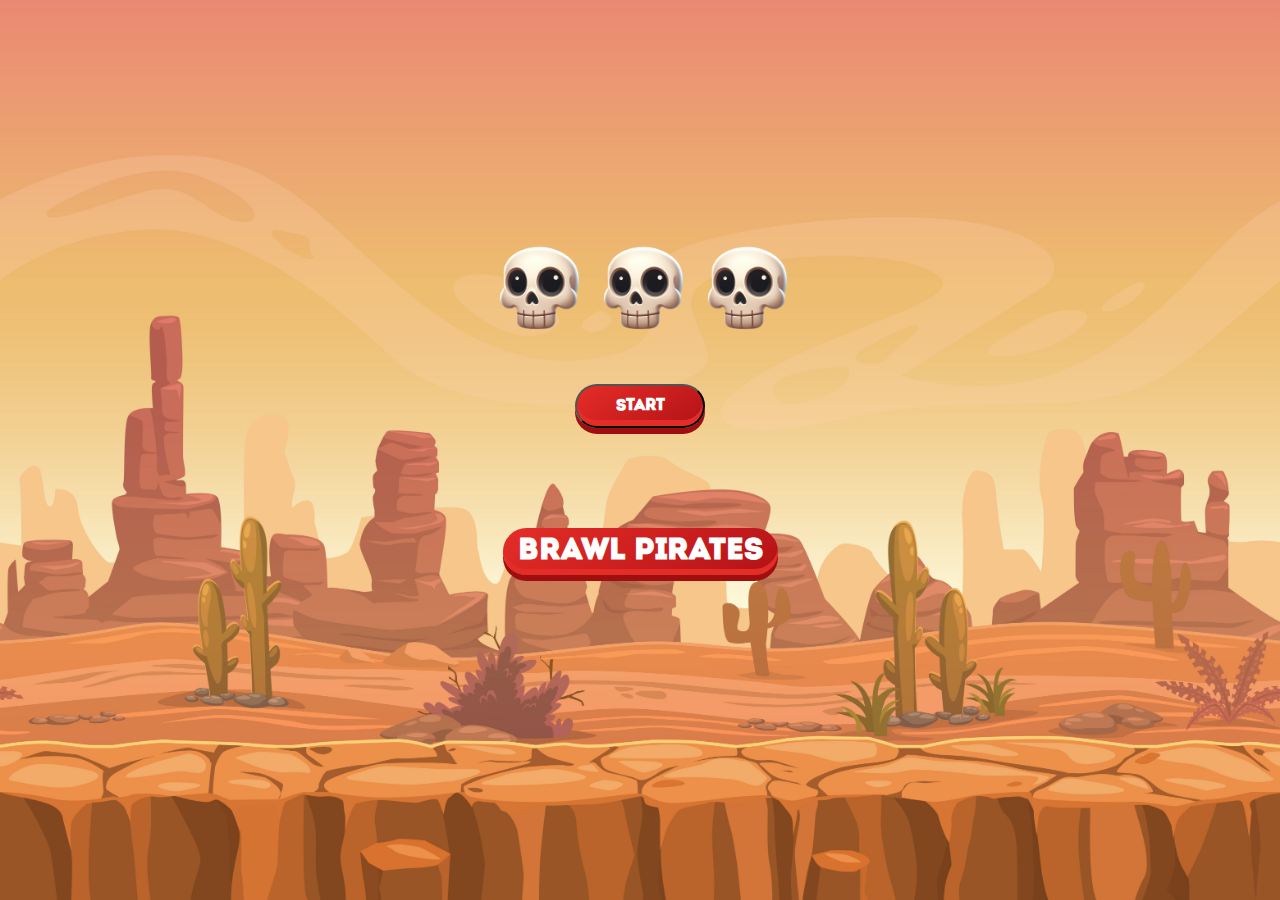
==== commit 214991ec: "Add files via upload" ====
--- a/index.html
+++ b/index.html
@@ -1,956 +1,487 @@
+<!DOCTYPE html>
 <html lang="ru">
-	<head>
-		<meta charset="UTF-8" />
-		<meta
-			name="viewport"
-			content="width=device-width, initial-scale=1.0, maximum-scale=1.0, user-scalable=no"
-		/>
-		<title>Random Explode with Flask</title>
-		<script src="js/jquery-3.1.0.min.js"></script>
-		<script src="js/jquery.imgexplode.js"></script>
-		<style>
-						@font-face {
-							font-family: 'Intro';
-							src: url('fonts/intro.otf') format('opentype');
-						}
-
-						body {
-							margin: 0;
-							padding: 0;
-							height: 100vh;
-							display: flex;
-							justify-content: center;
-							align-items: center;
-							flex-direction: column;
-							overflow: hidden;
-							background-color: black;
-							font-family: 'Arial', sans-serif;
-						}
-
-						/* Стили для экранов с длиной больше 650px */
-						@media (min-height: 650px) {
-							@keyframes slideDown {
-								0% {
-									opacity: 0;
-									transform: translateY(-20px);
-								}
-								100% {
-									opacity: 1;
-									transform: translateY(0);
-								}
-							}
-
-							@keyframes slideUp {
-								0% {
-									opacity: 1;
-									transform: translateY(0);
-								}
-								100% {
-									opacity: 0;
-									transform: translateY(-20px);
-								}
-							}
-
-							#container {
-								display: grid;
-								grid-template-columns: repeat(5, 1fr);
-								grid-template-rows: repeat(5, 1fr);
-								gap: 2%;
-								width: 80vw;
-								height: 80vw;
-								max-width: 600px;
-								max-height: 600px;
-								background-color: #1c2530;
-								border-radius: 20px;
-								padding: 3%;
-								box-sizing: border-box;
-								position: relative;
-								overflow: hidden;
-								margin: 0 auto 20px auto;
-							}
-
-							.square-wrapper {
-								position: relative;
-								width: 100%;
-								height: 100%;
-							}
-
-							.square {
-								width: 100%;
-								height: 100%;
-								background-color: #238fa9;
-								border-radius: 10px;
-								position: absolute;
-								top: 0;
-								left: 0;
-								z-index: 2;
-							}
-
-							.icon {
-								width: 100%;
-								height: 100%;
-								position: absolute;
-								top: 0;
-								left: 0;
-								z-index: 1;
-							}
-
-							#trap-selector {
-								display: flex;
-								justify-content: space-between;
-								align-items: center;
-								margin-top: 20px;
-								margin-bottom: 20px;
-								width: 80vw;
-								max-width: 600px;
-								background-color: #2a3a4a;
-								border-radius: 15px;
-								padding: 10px 20px;
-								box-shadow: 0 6px 20px rgba(0, 0, 0, 0.3);
-								box-sizing: border-box;
-								margin: 0 auto;
-							}
-
-							.trap-btn {
-								background: linear-gradient(145deg, #238fa9, #1b6c7f);
-								border: none;
-								color: white;
-								font-size: 28px;
-								width: 60px;
-								height: 60px;
-								display: flex;
-								justify-content: center;
-								align-items: center;
-								cursor: pointer;
-								border-radius: 15px;
-								user-select: none;
-								transition: background 0.3s ease, transform 0.2s ease;
-								box-shadow: 0 4px 12px rgba(0, 0, 0, 0.2);
-							}
-
-							.trap-btn:hover {
-								background: linear-gradient(145deg, #1b6c7f, #145965);
-								transform: translateY(-3px);
-							}
-
-							#trap-count {
-								font-size: 36px;
-								color: white;
-								font-weight: bold;
-								padding: 0 20px;
-								text-align: center;
-							}
-
-							#explodeButton,
-							#closeButton {
-								margin-top: 20px;
-								padding: 12px 24px;
-								font-size: 18px;
-								color: white;
-								background-color: #238fa9;
-								border: none;
-								border-radius: 10px;
-								cursor: pointer;
-								box-shadow: 0 4px 12px rgba(0, 0, 0, 0.2);
-								transition: background-color 0.3s ease, transform 0.2s ease;
-								width: 80vw;
-								max-width: 600px;
-								font-family: 'Intro';
-							}
-
-							#explodeButton:hover,
-							#closeButton:hover {
-								background-color: #1b6c7f;
-								transform: translateY(-3px);
-							}
-
-							#notification {
-								display: none;
-								color: white;
-								background-color: #1b6c7f;
-								padding: 10px;
-								border-top-left-radius: 10px;
-								border-top-right-radius: 10px;
-								box-shadow: 0 6px 20px rgba(0, 0, 0, 0.3);
-								font-style: italic;
-								position: absolute;
-								top: 55px;
-								left: 0;
-								right: 0;
-								margin: auto;
-								width: 80vw;
-								max-width: 600px;
-								animation: slideDown 0.5s ease forwards;
-							}
-
-							#notification.fade-out {
-								animation: slideUp 0.5s ease forwards;
-							}
-
-							#progress-bar {
-								position: absolute;
-								bottom: 0;
-								left: 0;
-								height: 5px;
-								background-color: #ff1744;
-								width: 0;
-							}
-						}
-
-						/* Стили для экранов с длиной меньше или равной 650px */
-						@media (max-height: 650px) {
-							@keyframes slideDown {
-								0% {
-									opacity: 0;
-									transform: translateY(-20px);
-								}
-								100% {
-									opacity: 1;
-									transform: translateY(0);
-								}
-							}
-
-							@keyframes slideUp {
-								0% {
-									opacity: 1;
-									transform: translateY(0);
-								}
-								100% {
-									opacity: 0;
-									transform: translateY(-20px);
-								}
-							}
-
-							#container {
-								display: grid;
-								grid-template-columns: repeat(5, 1fr);
-								grid-template-rows: repeat(5, 1fr);
-								gap: 2%;
-								width: 70vw;
-								height: 70vw;
-								max-width: 300px;
-								max-height: 300px;
-								background-color: #1c2530;
-								border-radius: 20px;
-								padding: 3%;
-								box-sizing: border-box;
-								position: relative;
-								overflow: hidden;
-								margin: 0 auto 20px auto;
-							}
-
-							.square-wrapper {
-								position: relative;
-								width: 100%;
-								height: 100%;
-							}
-
-							.square {
-								width: 100%;
-								height: 100%;
-								background-color: #238fa9;
-								border-radius: 10px;
-								position: absolute;
-								top: 0;
-								left: 0;
-								z-index: 2;
-							}
-
-							.icon {
-								width: 100%;
-								height: 100%;
-								position: absolute;
-								top: 0;
-								left: 0;
-								z-index: 1;
-							}
-
-							#trap-selector {
-								display: flex;
-								justify-content: space-between;
-								align-items: center;
-								margin-top: 20px;
-								margin-bottom: 20px;
-								width: 70vw;
-								max-width: 300px;
-								background-color: #2a3a4a;
-								border-radius: 15px;
-								padding: 10px 20px;
-								box-shadow: 0 6px 20px rgba(0, 0, 0, 0.3);
-								box-sizing: border-box;
-								margin: 0 auto;
-							}
-
-							.trap-btn {
-								background: linear-gradient(145deg, #238fa9, #1b6c7f);
-								border: none;
-								color: white;
-								font-size: 24px;
-								width: 50px;
-								height: 50px;
-								display: flex;
-								justify-content: center;
-								align-items: center;
-								cursor: pointer;
-								border-radius: 15px;
-								user-select: none;
-								transition: background 0.3s ease, transform 0.2s ease;
-								box-shadow: 0 4px 12px rgba(0, 0, 0, 0.2);
-							}
-
-							.trap-btn:hover {
-								background: linear-gradient(145deg, #1b6c7f, #145965);
-								transform: translateY(-3px);
-							}
-
-							#trap-count {
-								font-size: 36px;
-								color: white;
-								font-weight: bold;
-								padding: 0 20px;
-								text-align: center;
-							}
-
-							#explodeButton,
-							#closeButton {
-								margin-top: 20px;
-								padding: 12px 24px;
-								font-size: 16px;
-								color: white;
-								background-color: #238fa9;
-								border: none;
-								border-radius: 10px;
-								cursor: pointer;
-								box-shadow: 0 4px 12px rgba(0, 0, 0, 0.2);
-								transition: background-color 0.3s ease, transform 0.2s ease;
-								width: 70vw;
-								max-width: 300px;
-								font-family: 'Intro';
-							}
-
-							#explodeButton:hover,
-							#closeButton:hover {
-								background-color: #1b6c7f;
-								transform: translateY(-3px);
-							}
-
-							#notification {
-								display: none;
-								color: white;
-								background-color: #1b6c7f;
-								padding: 10px;
-								border-top-left-radius: 10px;
-								border-top-right-radius: 10px;
-								box-shadow: 0 6px 20px rgba(0, 0, 0, 0.3);
-								font-style: italic;
-								position: absolute;
-								top: 55px;
-								left: 0;
-								right: 0;
-								margin: auto;
-								width: 80vw;
-								max-width: 600px;
-								animation: slideDown 0.5s ease forwards;
-							}
-
-							#notification.fade-out {
-								animation: slideUp 0.5s ease forwards;
-							}
-
-							#progress-bar {
-								position: absolute;
-								bottom: 0;
-								left: 0;
-								height: 5px;
-								background-color: #ff1744;
-								width: 0;
-							}
-						}
-
-						canvas#particleCanvas {
-							position: fixed;
-							top: 0;
-							left: 0;
-							width: 100%;
-							height: 100%;
-							z-index: -1;
-							pointer-events: none;
-						}
-						header {
-							position: fixed;
-							top: 0;
-							z-index: 10;
-							width: 100%;
-							padding: 10px 20px;
-							background-color: #333;
-							color: #fff;
-							display: flex;
-							align-items: center;
-							font-family: 'Intro', Arial, sans-serif;
-							box-sizing: border-box;
-							font-size: 24px;
-						}
-						header img {
-							height: 30px;
-							width: 30px;
-							margin-right: 10px;
-							border-radius: 50%;
-						}
-						.tab {
-							position: fixed;
-							bottom: 0;
-							z-index: 10;
-							width: 100%;
-							display: flex;
-							justify-content: center;
-							background-color: #333;
-							padding: 10px 0;
-							border-radius: 50px;
-							height: 70px; /* Фиксированная высота для десктопа */
-						}
-
-						.tab button {
-							background-color: inherit;
-							flex: 1 0 auto;
-							margin: 0 10px;
-							border: none;
-							outline: none;
-							cursor: pointer;
-							padding: 14px 20px;
-							transition: 0.3s;
-							color: #fff;
-							text-align: center;
-							border-radius: 50px;
-							font-size: 16px;
-							font-family: 'Intro', Arial, sans-serif;
-						}
-
-						.tab button img {
-							max-width: 38px;
-							height: 38px;
-						}
-
-						.tab button:hover {
-							background-color: #555;
-							transform: translateY(-2px);
-						}
-
-						.tab button.active {
-							background-color: #666;
-							box-shadow: 0 2px 10px rgba(0, 0, 0, 0.5);
-						}
-
-						/* Медиазапросы для адаптации на мобильных устройствах */
-						@media (max-width: 768px) {
-							.tab {
-								height: 70px; /* Фиксированная высота для планшетов */
-							}
-
-							.tab button {
-								margin: 0 5px;
-								padding: 10px 15px;
-								font-size: 14px;
-							}
-
-							.tab button img {
-								max-width: 32px;
-								height: 32px;
-							}
-						}
-
-						@media (max-width: 480px) {
-							.tab {
-								height: 70px; /* Фиксированная высота для мобильных устройств */
-							}
-
-							.tab button {
-								margin: 0 3px;
-								padding: 8px 12px;
-								font-size: 12px;
-							}
-
-							.tab button img {
-								max-width: 28px;
-								height: 28px;
-							}
-						}
-
-						/* Убираем синий эффект выделения при нажатии на мобильных устройствах */
-						button,
-						select,
-						input,
-						textarea,
-						a {
-							-webkit-tap-highlight-color: transparent;
-							-webkit-focus-ring-color: transparent;
-							outline: none;
-						}
-
-						* {
-							-webkit-tap-highlight-color: transparent; /* Убирает подсветку при нажатии на любом элементе */
-							-webkit-touch-callout: none; /* Отключает вызов меню на долгий тап */
-						}
-			            element.style {
-			}
-			@media (max-width: 480px) {
-			    .tab {
-			        height: 70px;
-			    }
-			}
-			@media (max-width: 768px) {
-			    .tab {
-			        height: 70px;
-			    }
-			}
-			.tab {
-			    position: fixed;
-			    bottom: 0;
-			    z-index: 10;
-			    width: 100%;
-			    display: flex;
-			    justify-content: center;
-			    background-color: #333;
-			    padding: 10px 0;
-			    border-radius: 50px;
-			    height: 70px;
-			}
-
-			.tab button {
-			    width: 99%;
-			    background-color: rgba(0, 0, 0, 0);
-			    border: 0;
-			    border-radius: 64px;
-			}
-			.tab img {
-			    width: 24px;
-			    height: 24px;
-			}
-			.tab button:hover {
-			    width: 99%;
-			    background-color: rgba(0, 0, 0, 0.399);
-			    border: 0;
-
-			}
-			* {
-			    -webkit-tap-highlight-color: transparent;
-			    -webkit-touch-callout: none;
-			}
-			user agent stylesheet
-			div {
-			    display: block;
-			    unicode-bidi: isolate;
-			}
-			style attribute {
-			    --tg-viewport-height: 100vh;
-			    --tg-viewport-stable-height: 100vh;
-			}
-			background-color rgb(51, 51, 51)
-			border-bottom-left-radius 50px
-			border-bottom-right-radius 50px
-			border-top-left-radius 50px
-			border-top-right-radius 50px
-			bottom 0px
-			display flex
-			font-family Arial, sans-serif
-			height 70px
-			justify-content center
-			padding-bottom 10px
-			padding-left 0px
-			padding-right 0px
-			padding-top 10px
-			position fixed
-			unicode-bidi isolate
-			width 390.4px
-			z-index 10
-			-webkit-tap-highlight-color rgba(0, 0, 0, 0)
-			}
-
-
-			@keyframes loading {
-
-				0% {
-					width: 100%;
-				}
-
-				100% {
-					width: 0%;
-				}
-				}
-
-
-				#loading-text span {
-				display: inline-block;
-				animation: bounce 0.3s ease infinite alternate;
-				font-size: 42px;
-				color: rgb(209, 178, 5);
-				text-shadow: 0 0.25px 0 #ccc, 0 0.5px 0 #ccc, 0 0.75px 0 #ccc, 0 1px 0 #ccc,
-							0 1.25px 0 #ccc, 0 1.5px 0 transparent, 0 1.75px 0 transparent, 0 2px 0 transparent,
-							0 2.25px 0 transparent, 0 2.5px 2.5px rgba(0, 0, 0, 0.2);
-				margin-top: 20px;
-				}
-
-
-				#loading-text span:nth-child(1) { animation-delay: 0s; }
-				#loading-text span:nth-child(2) { animation-delay: 0.1s; }
-				#loading-text span:nth-child(3) { animation-delay: 0.2s; }
-				#loading-text span:nth-child(4) { animation-delay: 0.3s; }
-				#loading-text span:nth-child(5) { animation-delay: 0.4s; }
-				#loading-text span:nth-child(6) { animation-delay: 0.5s; }
-				#loading-text span:nth-child(7) { animation-delay: 0.6s; }
-
-				@keyframes bounce {
-				0% {
-					transform: translateY(0px);
-					text-shadow: 0 0.25px 0 #ccc, 0 0.5px 0 #ccc, 0 0.75px 0 #ccc, 0 1px 0 #ccc,
-								0 1.25px 0 #ccc, 0 1.5px 0 transparent, 0 1.75px 0 transparent, 0 2px 0 transparent,
-								0 2.25px 0 transparent, 0 2.5px 2.5px rgba(0, 0, 0, 0.2);
-				}
-				100% {
-					transform: translateY(-5px);
-					text-shadow: 0 0.25px 0 #ccc, 0 0.5px 0 #ccc, 0 0.75px 0 #ccc, 0 1px 0 #ccc,
-								0 1.25px 0 #ccc, 0 1.5px 0 transparent, 0 1.75px 0 transparent, 0 2px 0 transparent,
-								0 2.25px 0 transparent, 0 12.5px 6.25px rgba(0, 0, 0, 0.1);
-				}
-				}
-
-				.tg_icon {
-					width: 30px;
-					height: 30px;
-					margin-right: 10px;
-				} 
-
-
-				/* Стили для кнопки */
-				.button2 {
-					width: 300px;
-					height: 50px;
-					border-radius: 12px;
-					font-size: 22px;
-					font-style: normal;
-					font-weight: 600;
-					line-height: 20px;
-					letter-spacing: 0.08em;
-					border: none;
-					display: flex
-				;
-					align-items: center;
-					justify-content: center;
-					color: rgb(221, 221, 221);
-					text-shadow: rgb(138, 138, 138) 0px 0px 20px;
-					background: transparent;
-					box-shadow: none;
-					cursor: pointer;
-					position: relative;
-					z-index: 1;
-					top: 10px;
-				}
-
-				/* Псевдоэлемент для прозрачного прямоугольника под кнопкой */
-				.button2::before {
-					content: "";
-					position: absolute;
-					top: 0;
-					left: 0;
-					width: 100%;
-					height: 100%;
-					background: blue;
-					border-radius: 12px;
-					z-index: -1;
-					box-shadow: 0 6px 20px rgba(0, 0, 0, 0.3);
-				}
-
-				/* Дополнительные стили для кнопки при наведении (опционально) */
-				.button2:hover::before {
-					background: rgba(0, 0, 0, 0.3); /* Изменение фона при наведении */
-				}
-
-				.clickable-image {
-                position: absolute; /* Позиционирование относительно ближайшего родителя с position: relative */
-                top: 1vh;           /* Отступ сверху 1% от высоты окна */
-                left: 5vw;          /* Отступ слева 5% от ширины окна */
-                cursor: pointer;    /* Указатель мыши при наведении */
-                width: 50px;         /* Задание ширины изображения */
-                height: 50px;        /* Задание высоты изображения */
-                border-radius: 50%;  /* Устанавливает круглую форму */
-                box-shadow: 0 4px 8px rgba(0, 0, 0, 0.2); /* Тень изображения */
-                z-index: 100;        /* Задание слоя, чтобы кнопка была поверх других элементов */
+<head>
+    <meta charset="UTF-8">
+    <meta name="viewport" content="width=device-width, initial-scale=1.0, maximum-scale=1, user-scalable=no">
+    <title>Черепа</title>
+  <style>
+        @font-face {
+            font-family: 'Intro';
+            src: url('intro.otf') format('opentype'); /* Убедитесь, что путь правильный */
+        }
+        body {
+            background: url('1.jpg') no-repeat center center fixed; /* Замените 'fon.png' на ваше изображение */
+            background-size: cover; /* Убедитесь, что изображение покрывает весь экран */
+            margin: 0; /* Убирает отступы вокруг <body> */
+            height: 100%; /* Обеспечивает заполнение всей видимой области */
+            overflow: auto; /* Добавляет прокрутку, если содержимое выходит за пределы экрана */
+            font-family: 'Intro', sans-serif; /* Устанавливает шрифт для всей страницы */
+        }
+        .button-container {
+            display: flex;
+            justify-content: center; /* Центрирование содержимого по горизонтали */
+            align-items: center; /* Выравнивание содержимого по вертикали, если необходимо */
+            flex-direction: column; /* Стек элементов вертикально */
+            margin-top: 40px;
+            width: 100%; /* Занимает всю ширину родителя */
+        }
+
+        .container {
+            display: flex;
+            justify-content: center;
+            align-items: center;
+            margin-top: 240px;
+        }
+        .container img {
+            width: 110px;
+            margin: -3px;
+            transition: transform 0.5s cubic-bezier(0.32, 0.64, 0.45, 1);
+        }
+        .button-container, .input-container {
+            text-align: center;
+            margin-top: 40px;
+        }
+        #message {
+            text-align: center;
+            margin-top: -460px;
+            font-size: 30px;
+            color: black;
+            font-family: 'Intro', sans-serif;
+        }
+       #modal {
+            display: none;
+            position: fixed;
+            left: 0;
+            top: 0;
+            width: 100%;
+            height: 100%;
+            background: rgba(0, 0, 0, 0.7); /* Темный фон для выделения модального окна */
+            z-index: 1000;
+            justify-content: center;
+            align-items: center;
+            opacity: 0;
+            transition: opacity 0.5s ease;
+            border-radius: 50px;
+        }
+
+        #modal.show {
+            display: flex;
+            opacity: 1;
+            transition: opacity 0.5s linear; /* Плавное появление */
+        }
+
+        .modal-content {
+            background: white; /* Белый фон */
+            padding: 25px;
+            border-radius: 50px;
+            width: 300px;
+            box-shadow: 0 0 15px rgba(0, 0, 0, 0.2), 0 10px 20px rgba(0, 0, 0, 0.3); /* 3D тень для объемного эффекта */
+            display: flex;
+            flex-direction: column;
+            align-items: center;
+            transform: scale(0.9);
+            transition: transform 0.3s ease-out;
+        }
+
+        .modal-content:hover {
+            transform: scale(1.05);
+        }
+
+        @keyframes fadeInModal {
+            from {
+                transform: translateY(-20px);
+                opacity: 0;
             }
-
-
-		</style>
-	</head>
-	<body>
-
-		<a href="https://minesguruhack.github.io/GuruHack/DEVI-MINES/">
-			<img src="images/back.png" alt="Кнопка назад" class="clickable-image">
-		</a>
-		<canvas id="particleCanvas"></canvas>
-		<!-- Добавленный элемент canvas -->
-		<div id="notification">
-			Please wait 5 seconds.
-			<div id="progress-bar"></div>
-		</div>
-		<div class="winner">
-			<h1 id="loading-text" class="win">
-				<span>D</span>
-				<span>E</span>
-				<span>V</span>
-				<span>I</span>
-				<span>H</span>
-				<span>A</span>
-				<span>C</span>
-				<span>K</span>
-			</h1>
-		</div>
-		<div id="container"></div>
-
-		<div id="trap-selector">
-			<button class="trap-btn" id="trap-minus">-</button>
-			<div id="trap-count">3</div>
-			<button class="trap-btn" id="trap-plus">+</button>
-		</div>
-
-		<div style="text-align: center">
-			<button id="explodeButton">GET SIGNAL</button>
-		</div>
-		<a target="_blank2">
-			<button class="button2">
-				<img class="tg_icon" src="images/Telegram_logo.svg">
-				@devimineshack
-			</button>
-		</a>
-		<script src="js/telegram-web-app.js"></script>
-		<script>
-			$(document).ready(function () {
-				let trapCount = 3
-				const validTrapCounts = [1, 3, 5, 7] // Допустимые значения для ловушек
-				const container = $('#container')
-				let lastClickTime = 0 // Переменная для хранения времени последнего клика
-				const notificationInterval = 5000 // Интервал в миллисекундах (5 секунд)
-
-				// Функция для создания квадратов
-				function createSquares() {
-					container.empty() // Очистка контейнера
-					for (let i = 0; i < 25; i++) {
-						const squareWrapper = $('<div>', { class: 'square-wrapper' })
-						const square = $('<div>', { class: 'square' })
-						const icon = $('<img>', {
-							class: 'icon',
-							src: 'static/icons/minesstar.svg',
-							alt: 'icon',
-						})
-						squareWrapper.append(square).append(icon)
-						container.append(squareWrapper)
-					}
-				}
-				function triggerHapticFeedback() {
-					if (window.Telegram && window.Telegram.WebApp.HapticFeedback) {
-						window.Telegram.WebApp.HapticFeedback.impactOccurred('medium')
-					}
-				}
-
-				// Создание начальных квадратов
-				createSquares()
-
-				// Обновление количества ловушек
-				function updateTrapCount(increment) {
-					const currentIndex = validTrapCounts.indexOf(trapCount)
-					if (increment && currentIndex < validTrapCounts.length - 1) {
-						trapCount = validTrapCounts[currentIndex + 1]
-					} else if (!increment && currentIndex > 0) {
-						trapCount = validTrapCounts[currentIndex - 1]
-					}
-					$('#trap-count').text(trapCount)
-				}
-
-				// Обработчики для кнопок плюс и минус
-				$('#trap-minus').click(function () {
-					triggerHapticFeedback()
-					updateTrapCount(false)
-				})
-
-				$('#trap-plus').click(function () {
-					triggerHapticFeedback()
-					updateTrapCount(true)
-				})
-
-				// Применение эффекта взрыва к звездам в зависимости от количества ловушек
-				$('#explodeButton').click(function () {
-					triggerHapticFeedback()
-					const currentTime = new Date().getTime()
-					if (currentTime - lastClickTime < notificationInterval) {
-						showNotification('Please wait 5 seconds.')
-						return
-					}
-					lastClickTime = currentTime
-					createSquares() // Восстановление всех квадратов перед новым взрывом
-					triggerExplosion()
-				})
-
-				// Функция для получения случайных уникальных индексов
-				function getRandomIndexes(total, count) {
-					const indexes = []
-					while (indexes.length < count) {
-						const randIndex = Math.floor(Math.random() * total)
-						if (!indexes.includes(randIndex)) {
-							indexes.push(randIndex)
-						}
-					}
-					return indexes
-				}
-
-				// Функция для взрыва квадратов
-				function triggerExplosion() {
-					const squares = $('.square')
-					const audio = new Audio('/static/startest.mp3') // Путь к вашему звуку
-					let starCount
-					switch (trapCount) {
-						case 1:
-							starCount = 10
-							break
-						case 3:
-							starCount = 7
-							break
-						case 5:
-							starCount = 6
-							break
-						case 7:
-							starCount = 5
-							break
-					}
-
-					const randomIndexes = getRandomIndexes(squares.length, starCount)
-
-					randomIndexes.forEach((index, i) => {
-						setTimeout(function () {
-							audio.currentTime = 0 // Перематываем звук на начало
-							audio.play() // Воспроизводим звук
-							$(squares[index]).explode({
-								radius: 100,
-								minRadius: 20,
-								release: true,
-								fadeTime: 500,
-								recycle: false,
-								explodeTime: 500,
-								maxAngle: 360,
-								gravity: 1,
-								groundDistance: 800,
-								land: true,
-							})
-						}, i * 590)
-					})
-				}
-				function showNotification(message) {
-					const notification = $('#notification')
-					const progressBar = $('#progress-bar')
-
-					// Устанавливаем сообщение и показываем уведомление
-					notification
-						.text(message)
-						.show()
-						.css('z-index', '10000')
-						.removeClass('fade-out')
-
-					// Обнуляем ширину прогресс-бара и запускаем анимацию на 2 секунды
-					progressBar
-						.css('width', '0%')
-						.show()
-						.animate({ width: '100%' }, 2000, function () {
-							console.log('Прогресс-бар завершил анимацию') // Проверка анимации
-						})
-
-					// Через 2 секунды скрываем уведомление
-					setTimeout(function () {
-						notification.addClass('fade-out')
-						setTimeout(function () {
-							notification.hide()
-							progressBar.hide() // Скрываем прогресс-бар после анимации
-						}, 500) // Время для завершения анимации
-					}, 2000) // Время отображения уведомления
-				}
-
-				// Обработчик для кнопки "Закрыть"
-				$('#closeButton').click(function () {
-					window.location.href = '/games' // Перенаправление на вкладку Games
-				})
-			})
-			// Анимация белых точек
-			const canvas = document.getElementById('particleCanvas')
-			const ctx = canvas.getContext('2d')
-			canvas.width = window.innerWidth
-			canvas.height = window.innerHeight
-			let particlesArray = []
-
-			class Particle {
-				constructor() {
-					this.x = Math.random() * canvas.width
-					this.y = Math.random() * canvas.height
-					this.size = Math.random() * 5 + 1
-					this.speedX = Math.random() * 3 - 1.5
-					this.speedY = Math.random() * 3 - 1.5
-				}
-				update() {
-					this.x += this.speedX
-					this.y += this.speedY
-					if (this.size > 0.2) this.size -= 0.1
-				}
-				draw() {
-					ctx.fillStyle = 'rgba(255,255,255,0.8)'
-					ctx.beginPath()
-					ctx.arc(this.x, this.y, this.size, 0, Math.PI * 2)
-					ctx.fill()
-				}
-			}
-
-			function initParticles() {
-				for (let i = 0; i < 100; i++) {
-					particlesArray.push(new Particle())
-				}
-			}
-
-			function animateParticles() {
-				ctx.clearRect(0, 0, canvas.width, canvas.height)
-				for (let i = 0; i < particlesArray.length; i++) {
-					particlesArray[i].update()
-					particlesArray[i].draw()
-					if (particlesArray[i].size <= 0.3) {
-						particlesArray.splice(i, 1)
-						i--
-						particlesArray.push(new Particle())
-					}
-				}
-				requestAnimationFrame(animateParticles)
-			}
-
-			window.addEventListener('resize', () => {
-				canvas.width = window.innerWidth
-				canvas.height = window.innerHeight
-			})
-
-			initParticles()
-			animateParticles()
-			document.addEventListener(
-				'touchstart',
-				function (event) {
-					if (event.touches.length > 1) {
-						event.preventDefault() // Отключаем стандартное поведение при мультитач событиях
-					}
-				},
-				{ passive: false }
-			)
-
-			let lastTouchEnd = 0
-			document.addEventListener(
-				'touchend',
-				function (event) {
-					const now = new Date().getTime()
-					if (now - lastTouchEnd <= 300) {
-						event.preventDefault() // Отключаем двойное нажатие
-					}
-					lastTouchEnd = now
-				},
-				false
-			)
-		</script>
-	</body>
+            to {
+                transform: translateY(0);
+                opacity: 1;
+            }
+        }
+
+        .close-button {
+            position: absolute;
+            top: 10px;
+            right: 10px;
+            font-size: 30px;
+            color: black;
+            background: none;
+            border: none;
+            cursor: pointer;
+        }
+
+        /* Стили для поля ввода */
+        input[type="text"] {
+            width: 80%;
+            padding: 12px;
+            margin-top: 15px;
+            border: 2px solid #ccc; /* Исходный цвет границы */
+            border-radius: 8px;
+            background: white; /* Белый фон для чистоты дизайна */
+            box-shadow:
+                inset 0 4px 6px rgba(255, 255, 255, 0.3), /* Светлый внутренний свет для эффекта вдавленности */
+                inset 0 -4px 6px rgba(0, 0, 0, 0.1); /* Темный внутренний тень для глубины */
+            transition: all 0.3s ease;
+            outline: none;
+            color: #333; /* Цвет текста совмещенный с общим стилем */
+        }
+
+        input[type="text"]:focus {
+            border-color: #a044ff; /* Градиентный цвет при фокусе, соответствующий кнопке */
+            box-shadow:
+                inset 0 4px 6px rgba(255, 255, 255, 0.5),
+                0 0 15px rgba(160, 68, 255, 0.75); /* Светящийся эффект вокруг поля при фокусе */
+        }
+
+        input[type="text"]:hover {
+            border-color: #a044ff; /* Соответствие цвета границы с фокусным состоянием */
+            background: linear-gradient(to right, #e6e6e6, #ffffff); /* Легкий градиент при наведении для улучшения взаимодействия */
+        }
+
+
+        /* Стили для кнопки */
+       .modal-button {
+            padding: 10px 20px;
+            margin-top: 20px;
+            font-size: 12px;
+            color: white;
+            background: linear-gradient(45deg, #6a3093, #a044ff); /* Градиентный фон */
+            border: none;
+            border-radius: 5px;
+            box-shadow: 0 8px 16px rgba(0, 0, 0, 0.2), 0 5px 10px #4a2379; /* Более глубокий 3D-эффект */
+            cursor: pointer;
+            transition: all 0.3s ease;
+            width: auto; /* Автоматическая ширина для адаптации к контенту */
+            font-family: 'Intro', sans-serif;
+        }
+
+        .modal-button:hover {
+            background: linear-gradient(45deg, #a044ff, #6a3093); /* Инвертирование градиента при наведении */
+            transform: translateY(-3px); /* Подъем кнопки при наведении */
+            box-shadow: 0 10px 20px rgba(0, 0, 0, 0.4), 0 7px 14px #4a2379; /* Усиленная тень для большего "поп-ап" эффекта */
+        }
+
+        .modal-button:active {
+            transform: translateY(1px); /* Эффект прожатия */
+            box-shadow: 0 2px 4px rgba(0, 0, 0, 0.1), 0 1px 2px #4a2379; /* Уменьшение тени для имитации нажатия */
+        }
+
+
+
+
+        .close-button {
+            position: absolute;
+            top: 5px; /* Минимальное расстояние от верха */
+            right: 10px; /* Минимальное расстояние от правого края */
+            border: none;
+            background: none;
+            color: black;
+            cursor: pointer;
+            font-size: 24px;
+            outline: none; /* Удаление контура при фокусе */
+        }
+       .start-button {
+            font-size: 16px;
+            font-weight: bold;
+            padding: 12px 24px;
+            width: 130px; /* Унификация размеров */
+            border-radius: 25px;
+            background: linear-gradient(145deg, #e52d27 0%, #b31217 100%); /* Красный градиент */
+            box-shadow: 0 6px #9f0f0f, 0 -6px #e52d27 inset; /* Добавление 3D эффекта */
+            color: white;
+            cursor: pointer;
+            transition: all 0.2s ease;
+            outline: none; /* Убрать контур при фокусе для красоты */
+            font-family: 'Intro', sans-serif;
+        }
+
+        .start-button:hover {
+            background: linear-gradient(145deg, #b31217 0%, #e52d27 100%);
+            box-shadow: 0 8px #9f0f0f, 0 -6px #e52d27 inset; /* Углубление тени при наведении */
+            transform: translateY(-3px);
+        }
+
+        .start-button:active {
+            box-shadow: 0 3px #9f0f0f, 0 -3px #e52d27 inset; /* Сжатие при нажатии */
+            transform: translateY(2px);
+        }
+
+
+    .diamond {
+        position: absolute;
+        width: 6px;  // Выставите подходящий размер
+        height: auto;
+        z-index: 25;  // Меньше, чем у черепа, чтобы находиться под ним
+    }
+      .hash-id-text {
+            font-size: 28px;
+            font-weight: bold;
+            color: #333;
+            text-align: center;
+            margin: 20px 0;
+            padding: 10px;
+            background: linear-gradient(45deg, #6a3093, #a044ff);
+            background-size: 200% 200%;
+            -webkit-background-clip: text;
+            -webkit-text-fill-color: transparent;
+            text-shadow: 2px 2px 4px rgba(0,0,0,0.2);
+            animation: gradientShift 6s ease infinite;
+        }
+
+        @keyframes gradientShift {
+            0% { background-position: 0% 50%; }
+            50% { background-position: 100% 50%; }
+            100% { background-position: 0% 50%; }
+        }
+      #notification {
+        display: none;
+        position: fixed;
+        top: -10%; /* Начальное положение выше видимой области экрана */
+        right: 4%;
+        width: 80%; /* Ширина элемента */
+        background: linear-gradient(145deg, #6a3093, #a044ff);
+        color: white;
+        padding: 20px;
+        border-radius: 50px;
+        box-shadow: 0 4px 8px rgba(0, 0, 0, 0.4);
+        border: 1px solid #a044ff;
+        transition: top 1s ease-in-out, opacity 1s ease-in-out; /* Увеличиваем время анимации для большей плавности */
+        z-index: 2000;
+        opacity: 0; /* Начальная прозрачность для анимации */
+        text-align: center;
+    }
+
+
+
+    #notification.show {
+        top: 10%; /* Целевая позиция в пределах видимости */
+        opacity: 1;
+    }
+
+    .notification-button {
+        padding: 8px 16px;
+        background-color: white; /* Белый цвет кнопки */
+        color: #333; /* Цвет текста на кнопке */
+        border: none;
+        border-radius: 5px;
+        cursor: pointer;
+        transition: background-color 0.3s ease, transform 0.2s ease, box-shadow 0.2s ease; /* Добавляем переход для тени */
+        box-shadow: 0 4px 6px rgba(0, 0, 0, 0.2); /* Изначальная тень для создания 3D эффекта */
+        margin-left: 20px; /* Отступ от текста */
+        margin-top: 2px; /* Отступ от текста */
+        font-family: 'Intro', sans-serif;
+    }
+
+    .notification-button:hover {
+        background-color: #f1f1f1; /* Светло-серый цвет при наведении */
+        box-shadow: 0 6px 8px rgba(0, 0, 0, 0.4); /* Усиленная тень при наведении для большего "всплытия" */
+        transform: translateY(-2px); /* Подъем кнопки при наведении */
+    }
+
+    .notification-button:active {
+        background-color: #e9e9e9; /* Чуть темнее серый при нажатии */
+        transform: translateY(1px); /* Эффект прожатия */
+        box-shadow: 0 2px 3px rgba(0, 0, 0, 0.1); /* Уменьшенная тень для имитации нажатия */
+    }
+    .business-name {
+        font-size: 30px; /* Увеличенный размер шрифта */
+        font-weight: bold; /* Жирный шрифт */
+        color: white; /* Белый цвет текста */
+        text-align: center; /* Выравнивание текста по центру */
+        margin-top: 100px; /* Отступ сверху */
+        margin-right: 0px; /* Добавляем отступ справа */
+        padding: 8px 15px; /* Увеличенный padding для большего текста и иконки */
+        font-family: 'Intro', sans-serif; /* Шрифт, используемый на странице */
+        background: linear-gradient(145deg, #e52d27 0%, #b31217 100%); /* Красный градиент */
+        border-radius: 25px; /* Скругление углов */
+        box-shadow: 0 6px #9f0f0f, 0 -6px #e52d27 inset; /* 3D эффект */
+        transition: all 0.2s ease; /* Плавная анимация */
+        display: inline-flex; /* Использование flex для внутреннего выравнивания */
+        align-items: center; /* Выравнивание элементов по центру */
+        cursor: pointer; /* Курсор в виде указателя */
+    }
+    .business-name:hover {
+        background: linear-gradient(145deg, #b31217 0%, #e52d27 100%);
+        box-shadow: 0 8px #9f0f0f, 0 -6px #e52d27 inset;
+        transform: translateY(-3px);
+    }
+    .business-name:active {
+        box-shadow: 0 3px #9f0f0f, 0 -3px #e52d27 inset;
+        transform: translateY(2px);
+    }
+
+
+
+
+
+
+    </style>
+</head>
+<body>
+    <div class="container">
+        <img src="1.png" alt="Череп 1" id="skull1">
+        <img src="1.png" alt="Череп 2" id="skull2">
+        <img src="1.png" alt="Череп 3" id="skull3">
+        <img src="3.png" alt="Алмаз" id="diamond" class="diamond" style="display: none;">
+    </div>
+    <div class="button-container">
+        <button class="start-button" onclick="openModal()">START</button>
+        <div class="business-name">
+            Brawl Pirates
+        </div>
+    </div>
+    <div id="modal">
+        <div class="modal-content">
+            <button class="close-button" onclick="closeModal()">&#10005;</button>
+            <p class="hash-id-text">GAME HASH ID </p>
+            <input type="text" id="hashIdInput" placeholder="Enter hash id" onfocus="this.placeholder = ''" onblur="this.placeholder = 'Enter hash id'" onkeydown="handleKeyDown(event)">
+            <button class="modal-button" onclick="validateAndStartShuffle()">OK</button>
+        </div>
+    </div>
+    <div id="message"></div> <!-- Область для сообщений -->
+    <script>
+        function openModal() {
+            const modal = document.getElementById('modal');
+            const input = document.getElementById('hashIdInput');
+            input.value = ''; // Очищает поле ввода при открытии модального окна
+            modal.style.display = 'flex';
+            setTimeout(() => {
+                modal.classList.add('show');
+            }, 10); // Добавить небольшой таймаут, чтобы обеспечить применение CSS transition
+        }
+
+        function closeModal() {
+            const modal = document.getElementById('modal');
+            modal.classList.remove('show');
+            setTimeout(() => {
+                modal.style.display = 'none';
+            }, 500); // Таймаут должен совпадать с продолжительностью transition
+        }
+
+        function validateAndStartShuffle() {
+            const input = document.getElementById('hashIdInput');
+            const hashId = input.value.trim();
+            
+            if (hashId.length === 0) {
+                input.classList.add('error');
+                input.placeholder = 'Enter hash id';
+            } else if (hashId.length !== 128) {
+                input.classList.add('error');
+                input.placeholder = 'Invalid Hash ID';
+                input.value = ''; // Очистка поля ввода
+            } else {
+                input.classList.remove('error');
+                document.getElementById('diamond').style.display = 'none'; // Скрыть алмаз
+                startShuffle();
+            }
+        }
+
+        function startShuffle() {
+            document.getElementById('modal').style.display = 'none';
+            document.querySelectorAll('.container img').forEach(img => {
+                img.classList.remove('selected-skull'); // Сбрасывает выделение перед новой анимацией
+            });
+            shuffleSkulls();
+        }
+
+        function shuffleSkulls() {
+            document.getElementById('message').textContent = '';
+            let skulls = document.querySelectorAll('.container img');
+            let intervals = 300; // Меньшие интервалы для более плавного движения
+            let totalDuration = 3000;
+            let steps = totalDuration / intervals;
+
+            function shuffleStep(currentStep) {
+                let positions = [0, 1, 2];
+                positions.sort(() => Math.random() - 0.5);
+
+                skulls.forEach((skull, index) => {
+                    let horizontalMove = positions[index] - index;
+                    let verticalMove = Math.random() > 0.5 ? 15 : -15;
+                    skull.style.transform = `translate(${horizontalMove * 105}px, ${verticalMove}px)`;
+                });
+
+                if (currentStep < steps) {
+                    setTimeout(() => shuffleStep(currentStep + 1), intervals);
+                } else {
+                    setTimeout(() => {
+                        skulls.forEach((skull) => {
+                            skull.style.transition = 'transform 0.5s cubic-bezier(0.32, 0.64, 0.45, 1)';
+                            skull.style.transform = '';
+                        });
+                        displayRandomMessage(); // Показать случайное сообщение
+                    }, intervals);
+                }
+            }
+
+            shuffleStep(1);
+        }
+
+        function displayRandomMessage() {
+            const messages = ["Right Skull", "Middle Skull", "Left Skull"];
+            const skullIds = ["skull3", "skull2", "skull1"];
+            const randomIndex = Math.floor(Math.random() * messages.length);
+            document.getElementById('message').textContent = messages[randomIndex];
+
+            // Сбросить предыдущий выделенный череп
+            document.querySelectorAll('.container img').forEach(img => {
+                img.classList.remove('selected-skull');
+                img.style.transform = '';
+            });
+
+            // Выделите новый выбранный череп и приподнимите его
+            const selectedSkull = document.getElementById(skullIds[randomIndex]);
+            selectedSkull.classList.add('selected-skull');
+            selectedSkull.style.transform = 'translateY(-23px)';  // Поднять череп
+
+            // Показать алмаз под выбранным черепом
+            const diamond = document.getElementById('diamond');
+            diamond.style.display = 'block';  // Сделать алмаз видимым
+            diamond.style.left = `${selectedSkull.offsetLeft + selectedSkull.offsetWidth / 2 - diamond.offsetWidth / 2}px`;
+            diamond.style.top = `${selectedSkull.offsetTop + selectedSkull.offsetHeight - 40}px`;  // Поднять алмаз выше
+        }
+
+        function handleKeyDown(event) {
+            if (event.key === 'Enter') {
+                validateAndStartShuffle();
+                // Скрыть клавиатуру, убрав фокус с input
+                document.getElementById('hashIdInput').blur();
+            }
+        }
+
+        function showNotification() {
+            const notification = document.getElementById('notification');
+            notification.style.display = 'block'; // Сразу делаем элемент блочным, чтобы начать анимацию
+            notification.style.top = '-10%'; // Начальное положение для анимации появления
+            notification.style.opacity = '0'; // Начальная прозрачность
+
+            // Плавное появление
+            setTimeout(() => {
+                notification.style.opacity = '1';
+                notification.style.top = '10%';
+            }, 10);
+
+            // Планирование плавного исчезновения
+            setTimeout(() => {
+                hideNotification();
+            }, 10000); // Отображаем уведомление в течение 10 секунд
+        }
+
+        function hideNotification() {
+            const notification = document.getElementById('notification');
+            notification.style.opacity = '0';
+            notification.style.top = '-10%';
+
+            setTimeout(() => {
+                notification.style.display = 'none';
+            }, 1000); // Даем время на завершение анимации исчезновения
+        }
+
+        function startRandomNotification() {
+            showNotification();
+            setTimeout(startRandomNotification,  300000); // Следующее уведомление через 300000 миллисекунд (5 минут)
+        }
+
+        document.addEventListener('DOMContentLoaded', startRandomNotification);
+    </script>
+</body>
 </html>
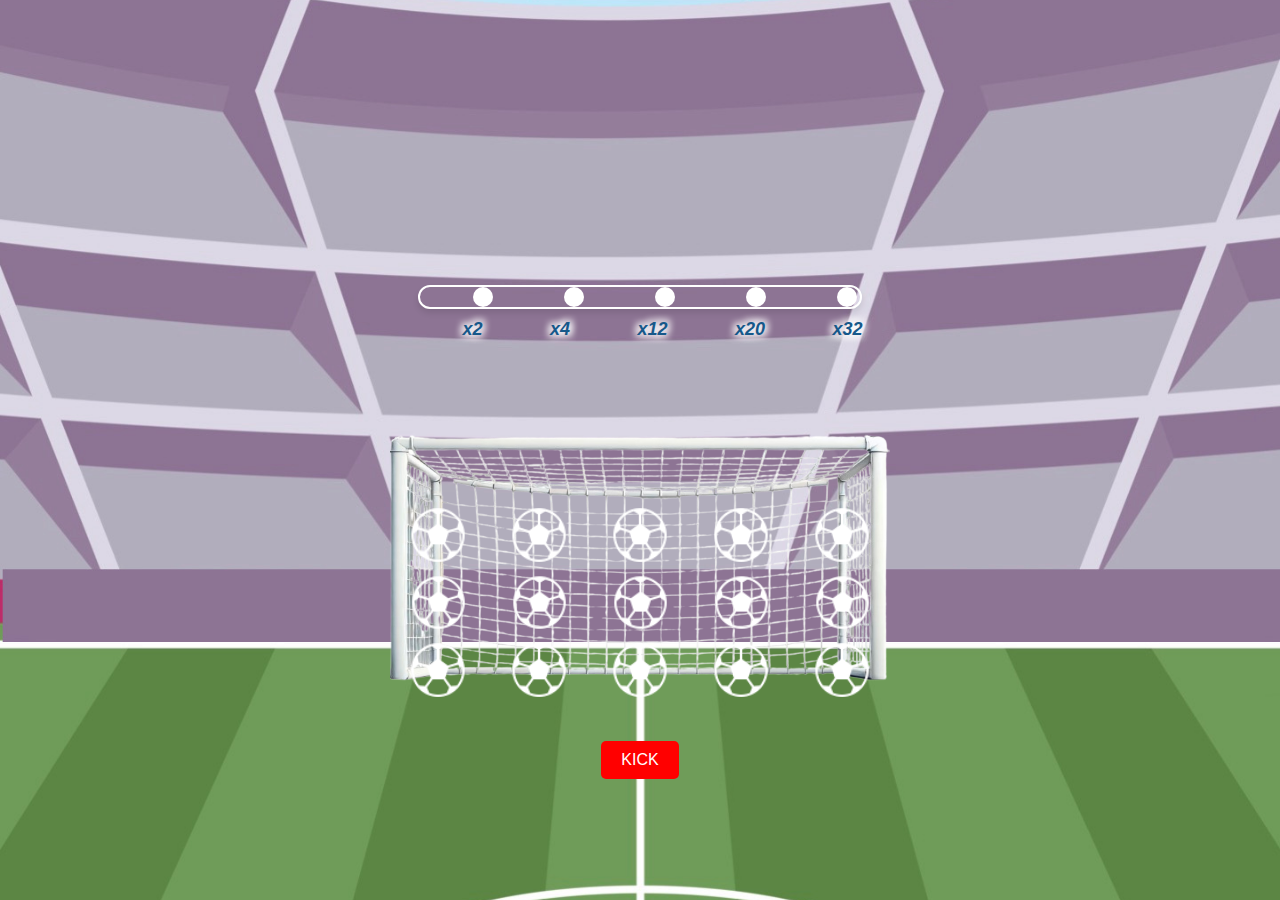
==== commit 213b7ecf: "Add files via upload" ====
--- a/index.html
+++ b/index.html
@@ -2,486 +2,427 @@
 <html lang="ru">
 <head>
     <meta charset="UTF-8">
-    <meta name="viewport" content="width=device-width, initial-scale=1.0, maximum-scale=1, user-scalable=no">
-    <title>Черепа</title>
-  <style>
+    <meta name="viewport" content="width=device-width, initial-scale=1.0">
+    <title>Контейнер с воротами и мячами</title>
+    <style>
         @font-face {
             font-family: 'Intro';
-            src: url('intro.otf') format('opentype'); /* Убедитесь, что путь правильный */
+            src: url('static/intro.otf') format('opentype');
+            font-weight: normal;
+            font-style: normal;
         }
         body {
-            background: url('1.jpg') no-repeat center center fixed; /* Замените 'fon.png' на ваше изображение */
-            background-size: cover; /* Убедитесь, что изображение покрывает весь экран */
-            margin: 0; /* Убирает отступы вокруг <body> */
-            height: 100%; /* Обеспечивает заполнение всей видимой области */
-            overflow: auto; /* Добавляет прокрутку, если содержимое выходит за пределы экрана */
-            font-family: 'Intro', sans-serif; /* Устанавливает шрифт для всей страницы */
-        }
-        .button-container {
-            display: flex;
-            justify-content: center; /* Центрирование содержимого по горизонтали */
-            align-items: center; /* Выравнивание содержимого по вертикали, если необходимо */
-            flex-direction: column; /* Стек элементов вертикально */
-            margin-top: 40px;
-            width: 100%; /* Занимает всю ширину родителя */
-        }
-
-        .container {
-            display: flex;
+            margin: 0;
+            height: 100vh;
+            display: flex;
+            flex-direction: column;
+            justify-content: flex-start;
+            align-items: center;
+            background: url('static/footfon.JPEG') no-repeat center center; /* Установка фонового изображения */
+            background-size: cover; /* Изображение будет растянуто на всю площадь экрана */
+            padding: 0;
+            box-sizing: border-box;
+            position: relative;
+            overflow: hidden;
+        }
+
+
+        .goal-container {
+            width: 90%;
+            max-width: 500px;
+            position: relative;
+            display: grid;
             justify-content: center;
             align-items: center;
-            margin-top: 240px;
-        }
-        .container img {
-            width: 110px;
-            margin: -3px;
-            transition: transform 0.5s cubic-bezier(0.32, 0.64, 0.45, 1);
-        }
-        .button-container, .input-container {
-            text-align: center;
-            margin-top: 40px;
-        }
-        #message {
-            text-align: center;
-            margin-top: -460px;
-            font-size: 30px;
-            color: black;
+            background: url('static/varana.png') no-repeat center center;
+            background-size: contain;
+            padding-top: 10%;
+            grid-template-columns: repeat(5, 1fr);
+            grid-template-rows: repeat(3, 1fr);
+            grid-row-gap: 10px;
+            column-gap: 5px;
+            z-index: 1;
+        }
+
+        .circle {
+            width: 100%;
+            height: 0;
+            padding-bottom: 60%;
+            background-image: url('static/ball.png');
+            background-size: contain;
+            background-repeat: no-repeat;
+            background-position: center;
+            place-self: center;
+            transform: translateY(-22px);
+            transition: opacity 0.3s ease;
+        }
+
+        .circle.hidden {
+            opacity: 0;
+        }
+
+        .pulsating {
+            background-image: url('static/ballred.png');
+            background-size: contain;
+            background-repeat: no-repeat;
+            background-position: center;
+            animation: pulse 1s infinite;
+            transform: translateY(-22px) scale(1);
+        }
+
+        .replaced {
+            background-image: url('static/football.png');
+            background-size: contain;
+            background-repeat: no-repeat;
+            background-position: center;
+            transform: translateY(-22px) scale(0);
+            animation: appear 0.5s forwards ease-in-out;
+        }
+
+        @keyframes pulse {
+            0% {
+                transform: translateY(-22px) scale(1);
+            }
+            50% {
+                transform: translateY(-22px) scale(1.2);
+            }
+            100% {
+                transform: translateY(-22px) scale(1);
+            }
+        }
+
+        @keyframes appear {
+            from {
+                transform: translateY(-22px) scale(0);
+                opacity: 0;
+            }
+            to {
+                transform: translateY(-22px) scale(1.2);
+                opacity: 1;
+            }
+        }
+
+        .kick-button {
             font-family: 'Intro', sans-serif;
-        }
-       #modal {
-            display: none;
-            position: fixed;
-            left: 0;
-            top: 0;
+            margin-top: 20px;
+            padding: 10px 20px;
+            font-size: 16px;
+            background-color: #ff0000;
+            color: white;
+            border: none;
+            cursor: pointer;
+            border-radius: 5px;
+            transition: background-color 0.3s ease;
+            z-index: 2;
+        }
+
+        .kick-button:hover {
+            background-color: #cc0000;
+        }
+
+       .counter-container {
             width: 100%;
-            height: 100%;
-            background: rgba(0, 0, 0, 0.7); /* Темный фон для выделения модального окна */
-            z-index: 1000;
-            justify-content: center;
-            align-items: center;
-            opacity: 0;
-            transition: opacity 0.5s ease;
-            border-radius: 50px;
-        }
-
-        #modal.show {
-            display: flex;
-            opacity: 1;
-            transition: opacity 0.5s linear; /* Плавное появление */
-        }
-
-        .modal-content {
-            background: white; /* Белый фон */
-            padding: 25px;
-            border-radius: 50px;
-            width: 300px;
-            box-shadow: 0 0 15px rgba(0, 0, 0, 0.2), 0 10px 20px rgba(0, 0, 0, 0.3); /* 3D тень для объемного эффекта */
+            max-width: 500px;
+            padding: 10px 0;
             display: flex;
             flex-direction: column;
             align-items: center;
-            transform: scale(0.9);
-            transition: transform 0.3s ease-out;
-        }
-
-        .modal-content:hover {
-            transform: scale(1.05);
-        }
-
-        @keyframes fadeInModal {
-            from {
-                transform: translateY(-20px);
-                opacity: 0;
-            }
-            to {
-                transform: translateY(0);
-                opacity: 1;
-            }
-        }
-
-        .close-button {
-            position: absolute;
-            top: 10px;
-            right: 10px;
-            font-size: 30px;
-            color: black;
-            background: none;
+            z-index: 2;
+        }
+
+
+        .counter {
+            width: 80%;
+            max-width: 500px;
+            height: 20px;
+            background: transparent;
+            border-radius: 20px;
+            box-shadow: 0 4px 6px rgba(0, 0, 0, 0.1);
+            display: flex;
+            justify-content: space-between;
+            align-items: center;
+            padding: 0 20px;
+            position: relative;
+            margin-top: 55%;
+            border: 2px solid white;
+            overflow: hidden; /* Для обрезки заполнения */
+            position: relative;
+        }
+
+        .fill {
+            background-color: #6f9c59;
+            border-radius: 25px;
+            height: 100%;
+            width: 0%; /* Изначально ширина 0% */
+            position: absolute; /* Чтобы заполнение находилось под точками */
+            top: 0;
+            left: 0;
+            z-index: 0; /* Точки будут выше */
+            transition: width 0.5s ease; /* Плавный переход для изменения ширины */
+        }
+
+        .dot {
+            position: relative;
+            z-index: 1; /* Точки поверх заполнения */
+            width: 20px;
+            height: 20px;
+            background-color: white;
+            border-radius: 50%;
+            transition: background-color 0.3s ease;
+            margin-left: 33px;
+        }
+
+        .dot:first-child {
+            margin-left: 50; /* Убираем отступ у первой точки */
+        }
+
+        .dot:last-child {
+            margin-left: 50; /* Размещаем последнюю точку в самом конце */
+            margin-right: -17px;
+        }
+        .dot.active {
+            background-color: white;
+        }
+
+       .labels {
+            display: flex;
+            justify-content: space-between;
+            width: 80%;
+            max-width: 500px;
+            margin-top: 10px;
+            padding-left: 45px; /* Добавьте отступ слева */
+            margin-bottom: 10%;
+        }
+
+        .labels span {
+            font-family: 'Intro', sans-serif; /* Подключение шрифта Intro */
+            font-size: 18px;
+            color: #16588a;
+            font-style: italic; /* Делаем текст курсивным */
+            font-weight: bold; /* Делаем текст жирным */
+            text-shadow: 3px 3px 6px white, -3px -3px 6px white, 3px -3px 6px white, -3px 3px 6px white; /* Увеличенная жирная белая обводка */
+        }
+           }
+        .buttons-container {
+            display: flex;
+            flex-direction: column; /* Располагаем кнопки вертикально */
+            align-items: center; /* Центрируем кнопки по горизонтали */
+            gap: 20px; /* Добавляем отступы между кнопками */
+            margin-top: 20px;
+        }
+        header {
+            position: fixed;
+            top: 0;
+            z-index: 10;
+            width: 100%;
+            padding: 10px 20px;
+            background-color: #333;
+            color: #fff;
+            display: flex;
+            align-items: center;
+            font-family: 'Intro', Arial, sans-serif;
+            box-sizing: border-box;
+            font-size: 24px;
+        }
+        header img {
+            height: 30px;
+            width: 30px;
+            margin-right: 10px;
+            border-radius: 50%;
+        }
+       .tab {
+            position: fixed;
+            bottom: 0;
+            z-index: 10;
+            width: 100%;
+            display: flex;
+            justify-content: center;
+            background-color: #333;
+            padding: 10px 0;
+            border-radius: 50px;
+            height: 70px; /* Фиксированная высота для десктопа */
+        }
+
+        .tab button {
+            background-color: inherit;
+            flex: 1 0 auto;
+            margin: 0 10px;
             border: none;
+            outline: none;
             cursor: pointer;
-        }
-
-        /* Стили для поля ввода */
-        input[type="text"] {
-            width: 80%;
-            padding: 12px;
-            margin-top: 15px;
-            border: 2px solid #ccc; /* Исходный цвет границы */
-            border-radius: 8px;
-            background: white; /* Белый фон для чистоты дизайна */
-            box-shadow:
-                inset 0 4px 6px rgba(255, 255, 255, 0.3), /* Светлый внутренний свет для эффекта вдавленности */
-                inset 0 -4px 6px rgba(0, 0, 0, 0.1); /* Темный внутренний тень для глубины */
-            transition: all 0.3s ease;
+            padding: 14px 20px;
+            transition: 0.3s;
+            color: #fff;
+            text-align: center;
+            border-radius: 50px;
+            font-size: 16px;
+            font-family: 'Intro', Arial, sans-serif;
+        }
+
+        .tab button img {
+            max-width: 38px;
+            height: 38px;
+        }
+
+        .tab button:hover {
+            background-color: #555;
+            transform: translateY(-2px);
+        }
+
+        .tab button.active {
+            background-color: #666;
+            box-shadow: 0 2px 10px rgba(0, 0, 0, 0.5);
+        }
+
+        /* Медиазапросы для адаптации на мобильных устройствах */
+        @media (max-width: 768px) {
+            .tab {
+                height: 70px; /* Фиксированная высота для планшетов */
+            }
+
+            .tab button {
+                margin: 0 5px;
+                padding: 10px 15px;
+                font-size: 14px;
+            }
+
+            .tab button img {
+                max-width: 32px;
+                height: 32px;
+            }
+        }
+
+        @media (max-width: 480px) {
+            .tab {
+                height: 70px; /* Фиксированная высота для мобильных устройств */
+            }
+
+
+            .tab button {
+                margin: 0 3px;
+                padding: 8px 12px;
+                font-size: 12px;
+            }
+
+            .tab button img {
+                max-width: 28px;
+                height: 28px;
+            }
+        }
+
+         @media (max-height: 632px) {
+        .counter-container {
+            width: 100%;
+            margin-top: -22%;
+        }
+
+        .counter {
+            height: 10px;
+        }
+
+        .dot {
+            width: 8px;
+            height: 8px;
+        }
+
+        .goal-container {
+            grid-row-gap: 3px;
+            column-gap: 2px;
+        }
+    }
+        /* Убираем синий эффект выделения при нажатии на мобильных устройствах */
+        button, select, input, textarea, a {
+            -webkit-tap-highlight-color: transparent;
+            -webkit-focus-ring-color: transparent;
             outline: none;
-            color: #333; /* Цвет текста совмещенный с общим стилем */
-        }
-
-        input[type="text"]:focus {
-            border-color: #a044ff; /* Градиентный цвет при фокусе, соответствующий кнопке */
-            box-shadow:
-                inset 0 4px 6px rgba(255, 255, 255, 0.5),
-                0 0 15px rgba(160, 68, 255, 0.75); /* Светящийся эффект вокруг поля при фокусе */
-        }
-
-        input[type="text"]:hover {
-            border-color: #a044ff; /* Соответствие цвета границы с фокусным состоянием */
-            background: linear-gradient(to right, #e6e6e6, #ffffff); /* Легкий градиент при наведении для улучшения взаимодействия */
-        }
-
-
-        /* Стили для кнопки */
-       .modal-button {
-            padding: 10px 20px;
-            margin-top: 20px;
-            font-size: 12px;
-            color: white;
-            background: linear-gradient(45deg, #6a3093, #a044ff); /* Градиентный фон */
-            border: none;
-            border-radius: 5px;
-            box-shadow: 0 8px 16px rgba(0, 0, 0, 0.2), 0 5px 10px #4a2379; /* Более глубокий 3D-эффект */
-            cursor: pointer;
-            transition: all 0.3s ease;
-            width: auto; /* Автоматическая ширина для адаптации к контенту */
-            font-family: 'Intro', sans-serif;
-        }
-
-        .modal-button:hover {
-            background: linear-gradient(45deg, #a044ff, #6a3093); /* Инвертирование градиента при наведении */
-            transform: translateY(-3px); /* Подъем кнопки при наведении */
-            box-shadow: 0 10px 20px rgba(0, 0, 0, 0.4), 0 7px 14px #4a2379; /* Усиленная тень для большего "поп-ап" эффекта */
-        }
-
-        .modal-button:active {
-            transform: translateY(1px); /* Эффект прожатия */
-            box-shadow: 0 2px 4px rgba(0, 0, 0, 0.1), 0 1px 2px #4a2379; /* Уменьшение тени для имитации нажатия */
-        }
-
-
-
-
-        .close-button {
-            position: absolute;
-            top: 5px; /* Минимальное расстояние от верха */
-            right: 10px; /* Минимальное расстояние от правого края */
-            border: none;
-            background: none;
-            color: black;
-            cursor: pointer;
-            font-size: 24px;
-            outline: none; /* Удаление контура при фокусе */
-        }
-       .start-button {
-            font-size: 16px;
-            font-weight: bold;
-            padding: 12px 24px;
-            width: 130px; /* Унификация размеров */
-            border-radius: 25px;
-            background: linear-gradient(145deg, #e52d27 0%, #b31217 100%); /* Красный градиент */
-            box-shadow: 0 6px #9f0f0f, 0 -6px #e52d27 inset; /* Добавление 3D эффекта */
-            color: white;
-            cursor: pointer;
-            transition: all 0.2s ease;
-            outline: none; /* Убрать контур при фокусе для красоты */
-            font-family: 'Intro', sans-serif;
-        }
-
-        .start-button:hover {
-            background: linear-gradient(145deg, #b31217 0%, #e52d27 100%);
-            box-shadow: 0 8px #9f0f0f, 0 -6px #e52d27 inset; /* Углубление тени при наведении */
-            transform: translateY(-3px);
-        }
-
-        .start-button:active {
-            box-shadow: 0 3px #9f0f0f, 0 -3px #e52d27 inset; /* Сжатие при нажатии */
-            transform: translateY(2px);
-        }
-
-
-    .diamond {
-        position: absolute;
-        width: 6px;  // Выставите подходящий размер
-        height: auto;
-        z-index: 25;  // Меньше, чем у черепа, чтобы находиться под ним
-    }
-      .hash-id-text {
-            font-size: 28px;
-            font-weight: bold;
-            color: #333;
-            text-align: center;
-            margin: 20px 0;
-            padding: 10px;
-            background: linear-gradient(45deg, #6a3093, #a044ff);
-            background-size: 200% 200%;
-            -webkit-background-clip: text;
-            -webkit-text-fill-color: transparent;
-            text-shadow: 2px 2px 4px rgba(0,0,0,0.2);
-            animation: gradientShift 6s ease infinite;
-        }
-
-        @keyframes gradientShift {
-            0% { background-position: 0% 50%; }
-            50% { background-position: 100% 50%; }
-            100% { background-position: 0% 50%; }
-        }
-      #notification {
-        display: none;
-        position: fixed;
-        top: -10%; /* Начальное положение выше видимой области экрана */
-        right: 4%;
-        width: 80%; /* Ширина элемента */
-        background: linear-gradient(145deg, #6a3093, #a044ff);
-        color: white;
-        padding: 20px;
-        border-radius: 50px;
-        box-shadow: 0 4px 8px rgba(0, 0, 0, 0.4);
-        border: 1px solid #a044ff;
-        transition: top 1s ease-in-out, opacity 1s ease-in-out; /* Увеличиваем время анимации для большей плавности */
-        z-index: 2000;
-        opacity: 0; /* Начальная прозрачность для анимации */
-        text-align: center;
-    }
-
-
-
-    #notification.show {
-        top: 10%; /* Целевая позиция в пределах видимости */
-        opacity: 1;
-    }
-
-    .notification-button {
-        padding: 8px 16px;
-        background-color: white; /* Белый цвет кнопки */
-        color: #333; /* Цвет текста на кнопке */
-        border: none;
-        border-radius: 5px;
-        cursor: pointer;
-        transition: background-color 0.3s ease, transform 0.2s ease, box-shadow 0.2s ease; /* Добавляем переход для тени */
-        box-shadow: 0 4px 6px rgba(0, 0, 0, 0.2); /* Изначальная тень для создания 3D эффекта */
-        margin-left: 20px; /* Отступ от текста */
-        margin-top: 2px; /* Отступ от текста */
-        font-family: 'Intro', sans-serif;
-    }
-
-    .notification-button:hover {
-        background-color: #f1f1f1; /* Светло-серый цвет при наведении */
-        box-shadow: 0 6px 8px rgba(0, 0, 0, 0.4); /* Усиленная тень при наведении для большего "всплытия" */
-        transform: translateY(-2px); /* Подъем кнопки при наведении */
-    }
-
-    .notification-button:active {
-        background-color: #e9e9e9; /* Чуть темнее серый при нажатии */
-        transform: translateY(1px); /* Эффект прожатия */
-        box-shadow: 0 2px 3px rgba(0, 0, 0, 0.1); /* Уменьшенная тень для имитации нажатия */
-    }
-    .business-name {
-        font-size: 30px; /* Увеличенный размер шрифта */
-        font-weight: bold; /* Жирный шрифт */
-        color: white; /* Белый цвет текста */
-        text-align: center; /* Выравнивание текста по центру */
-        margin-top: 100px; /* Отступ сверху */
-        margin-right: 0px; /* Добавляем отступ справа */
-        padding: 8px 15px; /* Увеличенный padding для большего текста и иконки */
-        font-family: 'Intro', sans-serif; /* Шрифт, используемый на странице */
-        background: linear-gradient(145deg, #e52d27 0%, #b31217 100%); /* Красный градиент */
-        border-radius: 25px; /* Скругление углов */
-        box-shadow: 0 6px #9f0f0f, 0 -6px #e52d27 inset; /* 3D эффект */
-        transition: all 0.2s ease; /* Плавная анимация */
-        display: inline-flex; /* Использование flex для внутреннего выравнивания */
-        align-items: center; /* Выравнивание элементов по центру */
-        cursor: pointer; /* Курсор в виде указателя */
-    }
-    .business-name:hover {
-        background: linear-gradient(145deg, #b31217 0%, #e52d27 100%);
-        box-shadow: 0 8px #9f0f0f, 0 -6px #e52d27 inset;
-        transform: translateY(-3px);
-    }
-    .business-name:active {
-        box-shadow: 0 3px #9f0f0f, 0 -3px #e52d27 inset;
-        transform: translateY(2px);
-    }
-
-
-
-
+        }
+
+        * {
+            -webkit-tap-highlight-color: transparent; /* Убирает подсветку при нажатии на любом элементе */
+            -webkit-touch-callout: none; /* Отключает вызов меню на долгий тап */
+        }
 
 
     </style>
 </head>
 <body>
-    <div class="container">
-        <img src="1.png" alt="Череп 1" id="skull1">
-        <img src="1.png" alt="Череп 2" id="skull2">
-        <img src="1.png" alt="Череп 3" id="skull3">
-        <img src="3.png" alt="Алмаз" id="diamond" class="diamond" style="display: none;">
-    </div>
-    <div class="button-container">
-        <button class="start-button" onclick="openModal()">START</button>
-        <div class="business-name">
-            Brawl Pirates
+    <div class="counter-container">
+        <div class="counter">
+            <div class="fill"></div> <!-- Новый элемент для заполнения -->
+            <div class="dot"></div>
+            <div class="dot"></div>
+            <div class="dot"></div>
+            <div class="dot"></div>
+            <div class="dot"></div>
+        </div>
+        <div class="labels">
+            <span>x2</span>
+            <span>x4</span>
+            <span>x12</span>
+            <span>x20</span>
+            <span>x32</span>
         </div>
     </div>
-    <div id="modal">
-        <div class="modal-content">
-            <button class="close-button" onclick="closeModal()">&#10005;</button>
-            <p class="hash-id-text">GAME HASH ID </p>
-            <input type="text" id="hashIdInput" placeholder="Enter hash id" onfocus="this.placeholder = ''" onblur="this.placeholder = 'Enter hash id'" onkeydown="handleKeyDown(event)">
-            <button class="modal-button" onclick="validateAndStartShuffle()">OK</button>
-        </div>
+    <div class="goal-container">
+        <!-- Вставляем мячи -->
+        <div class="circle"></div><div class="circle"></div><div class="circle"></div>
+        <div class="circle"></div><div class="circle"></div><div class="circle"></div>
+        <div class="circle"></div><div class="circle"></div><div class="circle"></div>
+        <div class="circle"></div><div class="circle"></div><div class="circle"></div>
+        <div class="circle"></div><div class="circle"></div><div class="circle"></div>
     </div>
-    <div id="message"></div> <!-- Область для сообщений -->
+
+    <button class="kick-button">KICK</button>
+
+    <!-- Анимация движущихся мячей -->
+    <div class="moving-ball"></div>
+    <div class="moving-ball" style="animation-delay: 3s;"></div>
+    <div class="moving-ball" style="animation-delay: 6s;"></div>
+    <script src="https://telegram.org/js/telegram-web-app.js"></script>
     <script>
-        function openModal() {
-            const modal = document.getElementById('modal');
-            const input = document.getElementById('hashIdInput');
-            input.value = ''; // Очищает поле ввода при открытии модального окна
-            modal.style.display = 'flex';
+          function triggerHapticFeedback() {
+            if (window.Telegram && window.Telegram.WebApp.HapticFeedback) {
+                window.Telegram.WebApp.HapticFeedback.impactOccurred('medium');
+            }
+        }
+        let pulseCount = 0;
+
+document.querySelector('.kick-button').addEventListener('click', function() {
+    triggerHapticFeedback();
+    const circles = document.querySelectorAll('.circle');
+    const availableCircles = Array.from(circles).filter(circle => !circle.classList.contains('hidden') && !circle.classList.contains('replaced'));
+    const dots = document.querySelectorAll('.dot');
+    const fill = document.querySelector('.fill'); // Получаем элемент заполнения
+
+    if (pulseCount < 5 && availableCircles.length > 0) {
+        const randomIndex = Math.floor(Math.random() * availableCircles.length);
+        const chosenCircle = availableCircles[randomIndex];
+
+        chosenCircle.classList.add('hidden');
+        setTimeout(() => {
+            chosenCircle.classList.remove('hidden');
+            chosenCircle.classList.add('pulsating');
+
             setTimeout(() => {
-                modal.classList.add('show');
-            }, 10); // Добавить небольшой таймаут, чтобы обеспечить применение CSS transition
-        }
-
-        function closeModal() {
-            const modal = document.getElementById('modal');
-            modal.classList.remove('show');
-            setTimeout(() => {
-                modal.style.display = 'none';
-            }, 500); // Таймаут должен совпадать с продолжительностью transition
-        }
-
-        function validateAndStartShuffle() {
-            const input = document.getElementById('hashIdInput');
-            const hashId = input.value.trim();
-            
-            if (hashId.length === 0) {
-                input.classList.add('error');
-                input.placeholder = 'Enter hash id';
-            } else if (hashId.length !== 128) {
-                input.classList.add('error');
-                input.placeholder = 'Invalid Hash ID';
-                input.value = ''; // Очистка поля ввода
-            } else {
-                input.classList.remove('error');
-                document.getElementById('diamond').style.display = 'none'; // Скрыть алмаз
-                startShuffle();
-            }
-        }
-
-        function startShuffle() {
-            document.getElementById('modal').style.display = 'none';
-            document.querySelectorAll('.container img').forEach(img => {
-                img.classList.remove('selected-skull'); // Сбрасывает выделение перед новой анимацией
-            });
-            shuffleSkulls();
-        }
-
-        function shuffleSkulls() {
-            document.getElementById('message').textContent = '';
-            let skulls = document.querySelectorAll('.container img');
-            let intervals = 300; // Меньшие интервалы для более плавного движения
-            let totalDuration = 3000;
-            let steps = totalDuration / intervals;
-
-            function shuffleStep(currentStep) {
-                let positions = [0, 1, 2];
-                positions.sort(() => Math.random() - 0.5);
-
-                skulls.forEach((skull, index) => {
-                    let horizontalMove = positions[index] - index;
-                    let verticalMove = Math.random() > 0.5 ? 15 : -15;
-                    skull.style.transform = `translate(${horizontalMove * 105}px, ${verticalMove}px)`;
-                });
-
-                if (currentStep < steps) {
-                    setTimeout(() => shuffleStep(currentStep + 1), intervals);
-                } else {
-                    setTimeout(() => {
-                        skulls.forEach((skull) => {
-                            skull.style.transition = 'transform 0.5s cubic-bezier(0.32, 0.64, 0.45, 1)';
-                            skull.style.transform = '';
-                        });
-                        displayRandomMessage(); // Показать случайное сообщение
-                    }, intervals);
-                }
-            }
-
-            shuffleStep(1);
-        }
-
-        function displayRandomMessage() {
-            const messages = ["Right Skull", "Middle Skull", "Left Skull"];
-            const skullIds = ["skull3", "skull2", "skull1"];
-            const randomIndex = Math.floor(Math.random() * messages.length);
-            document.getElementById('message').textContent = messages[randomIndex];
-
-            // Сбросить предыдущий выделенный череп
-            document.querySelectorAll('.container img').forEach(img => {
-                img.classList.remove('selected-skull');
-                img.style.transform = '';
-            });
-
-            // Выделите новый выбранный череп и приподнимите его
-            const selectedSkull = document.getElementById(skullIds[randomIndex]);
-            selectedSkull.classList.add('selected-skull');
-            selectedSkull.style.transform = 'translateY(-23px)';  // Поднять череп
-
-            // Показать алмаз под выбранным черепом
-            const diamond = document.getElementById('diamond');
-            diamond.style.display = 'block';  // Сделать алмаз видимым
-            diamond.style.left = `${selectedSkull.offsetLeft + selectedSkull.offsetWidth / 2 - diamond.offsetWidth / 2}px`;
-            diamond.style.top = `${selectedSkull.offsetTop + selectedSkull.offsetHeight - 40}px`;  // Поднять алмаз выше
-        }
-
-        function handleKeyDown(event) {
-            if (event.key === 'Enter') {
-                validateAndStartShuffle();
-                // Скрыть клавиатуру, убрав фокус с input
-                document.getElementById('hashIdInput').blur();
-            }
-        }
-
-        function showNotification() {
-            const notification = document.getElementById('notification');
-            notification.style.display = 'block'; // Сразу делаем элемент блочным, чтобы начать анимацию
-            notification.style.top = '-10%'; // Начальное положение для анимации появления
-            notification.style.opacity = '0'; // Начальная прозрачность
-
-            // Плавное появление
-            setTimeout(() => {
-                notification.style.opacity = '1';
-                notification.style.top = '10%';
-            }, 10);
-
-            // Планирование плавного исчезновения
-            setTimeout(() => {
-                hideNotification();
-            }, 10000); // Отображаем уведомление в течение 10 секунд
-        }
-
-        function hideNotification() {
-            const notification = document.getElementById('notification');
-            notification.style.opacity = '0';
-            notification.style.top = '-10%';
-
-            setTimeout(() => {
-                notification.style.display = 'none';
-            }, 1000); // Даем время на завершение анимации исчезновения
-        }
-
-        function startRandomNotification() {
-            showNotification();
-            setTimeout(startRandomNotification,  300000); // Следующее уведомление через 300000 миллисекунд (5 минут)
-        }
-
-        document.addEventListener('DOMContentLoaded', startRandomNotification);
+                chosenCircle.classList.remove('pulsating');
+                chosenCircle.classList.add('replaced');
+                dots[pulseCount].classList.add('active');
+
+                // Увеличиваем ширину заполнения
+                fill.style.width = `${(pulseCount + 1) * 20}%`; // Заполняем на 20% за каждый шаг
+                pulseCount++;
+            }, 2500); // 2.5 секунды пульсации перед заменой на football.png
+        }, 300); // Ждем, пока мяч исчезнет, перед заменой его на пульсирующий
+    } else if (pulseCount >= 5) {
+        // Сбрасываем мячи, счетчик и заполнение
+        circles.forEach(circle => {
+            circle.classList.remove('hidden', 'pulsating', 'replaced');
+        });
+        dots.forEach(dot => dot.classList.remove('active'));
+        fill.style.width = '0%'; // Сбрасываем заполнение
+        pulseCount = 0;
+    }
+});
     </script>
 </body>
-</html>
+</html>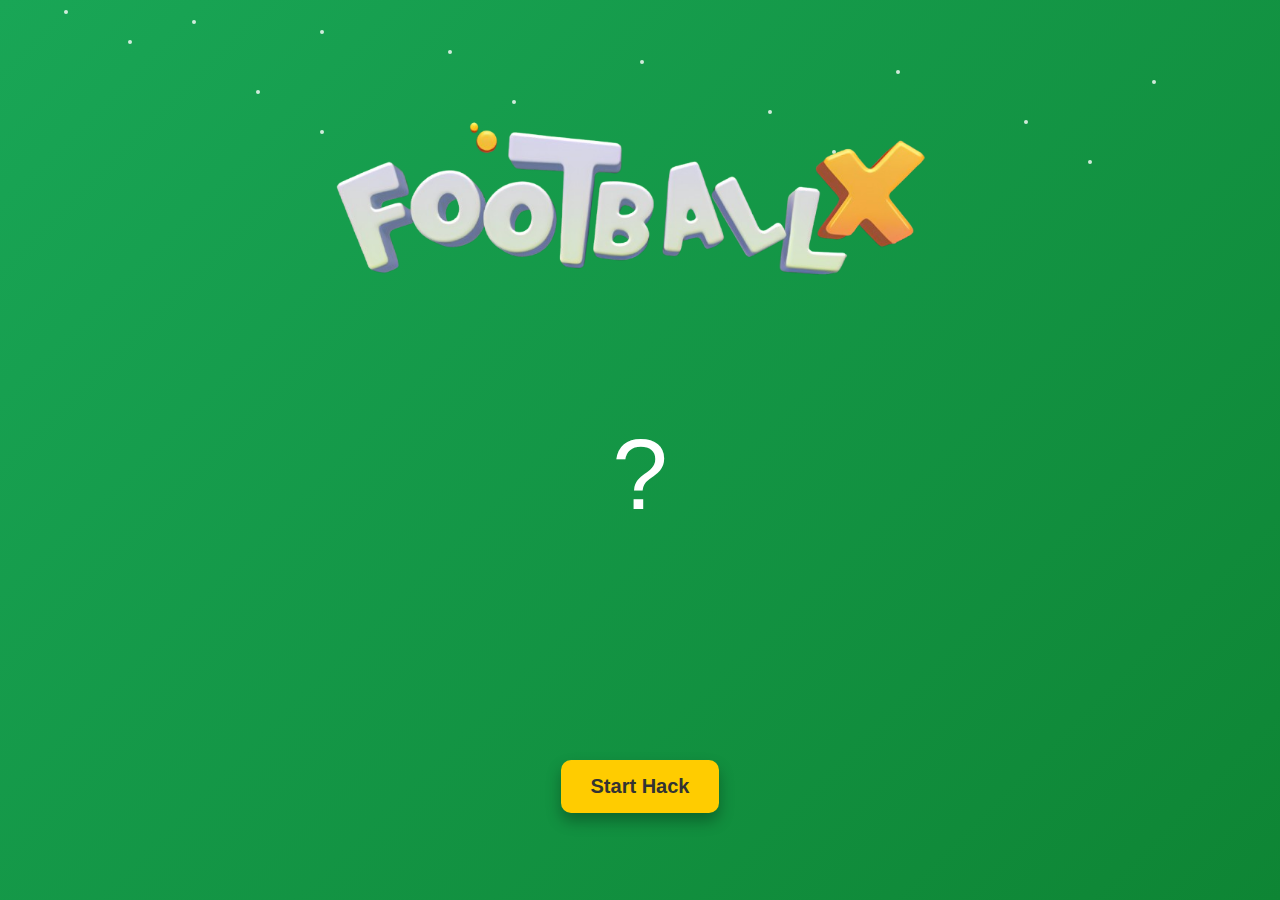
==== commit addd8cf6: "Add files via upload" ====
--- a/index.html
+++ b/index.html
@@ -1,428 +1,399 @@
-<!DOCTYPE html>
-<html lang="ru">
-<head>
-    <meta charset="UTF-8">
-    <meta name="viewport" content="width=device-width, initial-scale=1.0">
-    <title>Контейнер с воротами и мячами</title>
-    <style>
-        @font-face {
-            font-family: 'Intro';
-            src: url('static/intro.otf') format('opentype');
-            font-weight: normal;
-            font-style: normal;
-        }
-        body {
-            margin: 0;
-            height: 100vh;
-            display: flex;
-            flex-direction: column;
-            justify-content: flex-start;
-            align-items: center;
-            background: url('static/footfon.JPEG') no-repeat center center; /* Установка фонового изображения */
-            background-size: cover; /* Изображение будет растянуто на всю площадь экрана */
-            padding: 0;
-            box-sizing: border-box;
-            position: relative;
-            overflow: hidden;
-        }
-
-
-        .goal-container {
-            width: 90%;
-            max-width: 500px;
-            position: relative;
-            display: grid;
-            justify-content: center;
-            align-items: center;
-            background: url('static/varana.png') no-repeat center center;
-            background-size: contain;
-            padding-top: 10%;
-            grid-template-columns: repeat(5, 1fr);
-            grid-template-rows: repeat(3, 1fr);
-            grid-row-gap: 10px;
-            column-gap: 5px;
-            z-index: 1;
-        }
-
-        .circle {
-            width: 100%;
-            height: 0;
-            padding-bottom: 60%;
-            background-image: url('static/ball.png');
-            background-size: contain;
-            background-repeat: no-repeat;
-            background-position: center;
-            place-self: center;
-            transform: translateY(-22px);
-            transition: opacity 0.3s ease;
-        }
-
-        .circle.hidden {
-            opacity: 0;
-        }
-
-        .pulsating {
-            background-image: url('static/ballred.png');
-            background-size: contain;
-            background-repeat: no-repeat;
-            background-position: center;
-            animation: pulse 1s infinite;
-            transform: translateY(-22px) scale(1);
-        }
-
-        .replaced {
-            background-image: url('static/football.png');
-            background-size: contain;
-            background-repeat: no-repeat;
-            background-position: center;
-            transform: translateY(-22px) scale(0);
-            animation: appear 0.5s forwards ease-in-out;
-        }
-
-        @keyframes pulse {
-            0% {
-                transform: translateY(-22px) scale(1);
-            }
-            50% {
-                transform: translateY(-22px) scale(1.2);
-            }
-            100% {
-                transform: translateY(-22px) scale(1);
-            }
-        }
-
-        @keyframes appear {
-            from {
-                transform: translateY(-22px) scale(0);
-                opacity: 0;
-            }
-            to {
-                transform: translateY(-22px) scale(1.2);
-                opacity: 1;
-            }
-        }
-
-        .kick-button {
-            font-family: 'Intro', sans-serif;
-            margin-top: 20px;
-            padding: 10px 20px;
-            font-size: 16px;
-            background-color: #ff0000;
-            color: white;
-            border: none;
-            cursor: pointer;
-            border-radius: 5px;
-            transition: background-color 0.3s ease;
-            z-index: 2;
-        }
-
-        .kick-button:hover {
-            background-color: #cc0000;
-        }
-
-       .counter-container {
-            width: 100%;
-            max-width: 500px;
-            padding: 10px 0;
-            display: flex;
-            flex-direction: column;
-            align-items: center;
-            z-index: 2;
-        }
-
-
-        .counter {
-            width: 80%;
-            max-width: 500px;
-            height: 20px;
-            background: transparent;
-            border-radius: 20px;
-            box-shadow: 0 4px 6px rgba(0, 0, 0, 0.1);
-            display: flex;
-            justify-content: space-between;
-            align-items: center;
-            padding: 0 20px;
-            position: relative;
-            margin-top: 55%;
-            border: 2px solid white;
-            overflow: hidden; /* Для обрезки заполнения */
-            position: relative;
-        }
-
-        .fill {
-            background-color: #6f9c59;
-            border-radius: 25px;
-            height: 100%;
-            width: 0%; /* Изначально ширина 0% */
-            position: absolute; /* Чтобы заполнение находилось под точками */
-            top: 0;
-            left: 0;
-            z-index: 0; /* Точки будут выше */
-            transition: width 0.5s ease; /* Плавный переход для изменения ширины */
-        }
-
-        .dot {
-            position: relative;
-            z-index: 1; /* Точки поверх заполнения */
-            width: 20px;
-            height: 20px;
-            background-color: white;
-            border-radius: 50%;
-            transition: background-color 0.3s ease;
-            margin-left: 33px;
-        }
-
-        .dot:first-child {
-            margin-left: 50; /* Убираем отступ у первой точки */
-        }
-
-        .dot:last-child {
-            margin-left: 50; /* Размещаем последнюю точку в самом конце */
-            margin-right: -17px;
-        }
-        .dot.active {
-            background-color: white;
-        }
-
-       .labels {
-            display: flex;
-            justify-content: space-between;
-            width: 80%;
-            max-width: 500px;
-            margin-top: 10px;
-            padding-left: 45px; /* Добавьте отступ слева */
-            margin-bottom: 10%;
-        }
-
-        .labels span {
-            font-family: 'Intro', sans-serif; /* Подключение шрифта Intro */
-            font-size: 18px;
-            color: #16588a;
-            font-style: italic; /* Делаем текст курсивным */
-            font-weight: bold; /* Делаем текст жирным */
-            text-shadow: 3px 3px 6px white, -3px -3px 6px white, 3px -3px 6px white, -3px 3px 6px white; /* Увеличенная жирная белая обводка */
-        }
-           }
-        .buttons-container {
-            display: flex;
-            flex-direction: column; /* Располагаем кнопки вертикально */
-            align-items: center; /* Центрируем кнопки по горизонтали */
-            gap: 20px; /* Добавляем отступы между кнопками */
-            margin-top: 20px;
-        }
-        header {
-            position: fixed;
-            top: 0;
-            z-index: 10;
-            width: 100%;
-            padding: 10px 20px;
-            background-color: #333;
-            color: #fff;
-            display: flex;
-            align-items: center;
-            font-family: 'Intro', Arial, sans-serif;
-            box-sizing: border-box;
-            font-size: 24px;
-        }
-        header img {
-            height: 30px;
-            width: 30px;
-            margin-right: 10px;
-            border-radius: 50%;
-        }
-       .tab {
-            position: fixed;
-            bottom: 0;
-            z-index: 10;
-            width: 100%;
-            display: flex;
-            justify-content: center;
-            background-color: #333;
-            padding: 10px 0;
-            border-radius: 50px;
-            height: 70px; /* Фиксированная высота для десктопа */
-        }
-
-        .tab button {
-            background-color: inherit;
-            flex: 1 0 auto;
-            margin: 0 10px;
-            border: none;
-            outline: none;
-            cursor: pointer;
-            padding: 14px 20px;
-            transition: 0.3s;
-            color: #fff;
-            text-align: center;
-            border-radius: 50px;
-            font-size: 16px;
-            font-family: 'Intro', Arial, sans-serif;
-        }
-
-        .tab button img {
-            max-width: 38px;
-            height: 38px;
-        }
-
-        .tab button:hover {
-            background-color: #555;
-            transform: translateY(-2px);
-        }
-
-        .tab button.active {
-            background-color: #666;
-            box-shadow: 0 2px 10px rgba(0, 0, 0, 0.5);
-        }
-
-        /* Медиазапросы для адаптации на мобильных устройствах */
-        @media (max-width: 768px) {
-            .tab {
-                height: 70px; /* Фиксированная высота для планшетов */
-            }
-
-            .tab button {
-                margin: 0 5px;
-                padding: 10px 15px;
-                font-size: 14px;
-            }
-
-            .tab button img {
-                max-width: 32px;
-                height: 32px;
-            }
-        }
-
-        @media (max-width: 480px) {
-            .tab {
-                height: 70px; /* Фиксированная высота для мобильных устройств */
-            }
-
-
-            .tab button {
-                margin: 0 3px;
-                padding: 8px 12px;
-                font-size: 12px;
-            }
-
-            .tab button img {
-                max-width: 28px;
-                height: 28px;
-            }
-        }
-
-         @media (max-height: 632px) {
-        .counter-container {
-            width: 100%;
-            margin-top: -22%;
-        }
-
-        .counter {
-            height: 10px;
-        }
-
-        .dot {
-            width: 8px;
-            height: 8px;
-        }
-
-        .goal-container {
-            grid-row-gap: 3px;
-            column-gap: 2px;
-        }
-    }
-        /* Убираем синий эффект выделения при нажатии на мобильных устройствах */
-        button, select, input, textarea, a {
-            -webkit-tap-highlight-color: transparent;
-            -webkit-focus-ring-color: transparent;
-            outline: none;
-        }
-
-        * {
-            -webkit-tap-highlight-color: transparent; /* Убирает подсветку при нажатии на любом элементе */
-            -webkit-touch-callout: none; /* Отключает вызов меню на долгий тап */
-        }
-
-
-    </style>
-</head>
-<body>
-    <div class="counter-container">
-        <div class="counter">
-            <div class="fill"></div> <!-- Новый элемент для заполнения -->
-            <div class="dot"></div>
-            <div class="dot"></div>
-            <div class="dot"></div>
-            <div class="dot"></div>
-            <div class="dot"></div>
-        </div>
-        <div class="labels">
-            <span>x2</span>
-            <span>x4</span>
-            <span>x12</span>
-            <span>x20</span>
-            <span>x32</span>
-        </div>
-    </div>
-    <div class="goal-container">
-        <!-- Вставляем мячи -->
-        <div class="circle"></div><div class="circle"></div><div class="circle"></div>
-        <div class="circle"></div><div class="circle"></div><div class="circle"></div>
-        <div class="circle"></div><div class="circle"></div><div class="circle"></div>
-        <div class="circle"></div><div class="circle"></div><div class="circle"></div>
-        <div class="circle"></div><div class="circle"></div><div class="circle"></div>
-    </div>
-
-    <button class="kick-button">KICK</button>
-
-    <!-- Анимация движущихся мячей -->
-    <div class="moving-ball"></div>
-    <div class="moving-ball" style="animation-delay: 3s;"></div>
-    <div class="moving-ball" style="animation-delay: 6s;"></div>
-    <script src="https://telegram.org/js/telegram-web-app.js"></script>
-    <script>
-          function triggerHapticFeedback() {
-            if (window.Telegram && window.Telegram.WebApp.HapticFeedback) {
-                window.Telegram.WebApp.HapticFeedback.impactOccurred('medium');
-            }
-        }
-        let pulseCount = 0;
-
-document.querySelector('.kick-button').addEventListener('click', function() {
-    triggerHapticFeedback();
-    const circles = document.querySelectorAll('.circle');
-    const availableCircles = Array.from(circles).filter(circle => !circle.classList.contains('hidden') && !circle.classList.contains('replaced'));
-    const dots = document.querySelectorAll('.dot');
-    const fill = document.querySelector('.fill'); // Получаем элемент заполнения
-
-    if (pulseCount < 5 && availableCircles.length > 0) {
-        const randomIndex = Math.floor(Math.random() * availableCircles.length);
-        const chosenCircle = availableCircles[randomIndex];
-
-        chosenCircle.classList.add('hidden');
-        setTimeout(() => {
-            chosenCircle.classList.remove('hidden');
-            chosenCircle.classList.add('pulsating');
-
-            setTimeout(() => {
-                chosenCircle.classList.remove('pulsating');
-                chosenCircle.classList.add('replaced');
-                dots[pulseCount].classList.add('active');
-
-                // Увеличиваем ширину заполнения
-                fill.style.width = `${(pulseCount + 1) * 20}%`; // Заполняем на 20% за каждый шаг
-                pulseCount++;
-            }, 2500); // 2.5 секунды пульсации перед заменой на football.png
-        }, 300); // Ждем, пока мяч исчезнет, перед заменой его на пульсирующий
-    } else if (pulseCount >= 5) {
-        // Сбрасываем мячи, счетчик и заполнение
-        circles.forEach(circle => {
-            circle.classList.remove('hidden', 'pulsating', 'replaced');
-        });
-        dots.forEach(dot => dot.classList.remove('active'));
-        fill.style.width = '0%'; // Сбрасываем заполнение
-        pulseCount = 0;
-    }
-});
-    </script>
-</body>
-</html>+<!DOCTYPE html>
+<html lang="en">
+<head>
+    <meta charset="UTF-8">
+    <meta name="viewport" content="width=device-width, initial-scale=1.0">
+    <title>Game Site</title>
+    <style>
+        @font-face {
+            font-family: 'Intro';
+            src: url('static/intro.otf') format('opentype');
+        }
+        * {
+            margin: 0;
+            padding: 0;
+            box-sizing: border-box;
+        }
+        body {
+            background: linear-gradient(135deg, #19a656 0%, #0e8534 100%);
+            font-family: Arial, sans-serif;
+            overflow: hidden;
+        }
+        .container {
+            display: flex;
+            justify-content: center;
+            align-items: flex-start;
+            flex-direction: column;
+            padding-top: 20px;
+            height: 100vh;
+            position: relative;
+        }
+        .logo {
+            width: 50%;
+            display: block;
+            margin: 10px auto;
+            max-width: 100%;
+            height: auto;
+            animation: float 2s ease-in-out infinite;
+        }
+        .coefficient {
+            font-family: 'Intro', sans-serif;
+            font-size: 50px;
+            color: #ffffff;
+            text-align: center;
+            margin: 20px auto;
+            text-shadow: 0px 0px 10px rgba(255, 255, 255, 0.8);
+            opacity: 0;
+            transform: scale(1);
+            transition: opacity 0.6s ease;
+        }
+        .coefficient.show {
+            opacity: 1;
+            animation: pulse 0.6s ease forwards;
+        }
+
+        @keyframes pulse {
+            0% {
+                transform: scale(1);
+            }
+            50% {
+                transform: scale(1.3);
+            }
+            100% {
+                transform: scale(1);
+            }
+        }
+
+        .placeholder {
+            height: 300px;
+            display: flex;
+            justify-content: center;
+            align-items: center;
+            margin-bottom: 20px;
+            flex-direction: column;
+            width: 100%;
+        }
+        .question-mark {
+            font-size: 100px;
+            color: white;
+            text-align: center;
+            display: block;
+            margin: 0 auto;
+            animation: spin-scale 3s infinite ease-in-out;
+        }
+        .footballer {
+            width: 30%;
+            height: auto;
+            max-width: 150px;
+            opacity: 0;
+            transform: scale(0.8);
+            transition: opacity 0.6s ease, transform 0.6s ease;
+        }
+        .footballer.show {
+            opacity: 1;
+            transform: scale(1);
+        }
+
+        @keyframes spin-scale {
+            0% {
+                transform: scale(1) rotate(0deg);
+                opacity: 1;
+            }
+            50% {
+                transform: scale(1.5) rotate(180deg);
+                opacity: 0.5;
+            }
+            100% {
+                transform: scale(1) rotate(360deg);
+                opacity: 1;
+            }
+        }
+
+        .button {
+            margin: 20px auto;
+            padding: 15px 30px;
+            background-color: #ffcc00;
+            color: #333;
+            font-family: 'Intro', sans-serif;
+            font-size: 20px;
+            font-weight: bold;
+            border: none;
+            border-radius: 10px;
+            box-shadow: 0px 8px 15px rgba(0, 0, 0, 0.3);
+            cursor: pointer;
+            transition: all 0.3s ease;
+        }
+        .button:hover {
+            background-color: #ff9900;
+            box-shadow: 0px 12px 20px rgba(0, 0, 0, 0.5);
+        }
+        .button:active {
+            transform: translateY(4px);
+            box-shadow: 0px 6px 10px rgba(0, 0, 0, 0.2);
+        }
+        .particles {
+            position: absolute;
+            top: 0;
+            left: 0;
+            right: 0;
+            bottom: 0;
+            z-index: -1;
+            overflow: hidden;
+        }
+        .particle {
+            position: absolute;
+            background-color: rgba(255, 255, 255, 0.8);
+            width: 4px;
+            height: 4px;
+            border-radius: 50%;
+            animation: move 10s linear infinite;
+        }
+
+        @keyframes move {
+            0% {
+                transform: translateY(0);
+            }
+            100% {
+                transform: translateY(100vh);
+            }
+        }
+
+        @keyframes float {
+            0% {
+                transform: translateY(0px);
+            }
+            50% {
+                transform: translateY(-10px);
+            }
+            100% {
+                transform: translateY(0px);
+            }
+        }
+
+        @media (max-width: 600px) {
+            .logo {
+                width: 70%;
+            }
+            .coefficient {
+                font-size: 40px;
+            }
+            .placeholder {
+                height: 200px;
+            }
+            .footballer {
+                width: 100%;
+                max-width: 180px;
+            }
+        }
+        header {
+            position: fixed;
+            top: 0;
+            z-index: 10;
+            width: 100%;
+            padding: 10px 20px;
+            background-color: #333;
+            color: #fff;
+            display: flex;
+            align-items: center;
+            font-family: 'Intro', Arial, sans-serif;
+            box-sizing: border-box;
+            font-size: 24px;
+        }
+        header img {
+            height: 30px;
+            width: 30px;
+            margin-right: 10px;
+            border-radius: 50%;
+        }
+       .tab {
+            position: fixed;
+            bottom: 0;
+            z-index: 10;
+            width: 100%;
+            display: flex;
+            justify-content: center;
+            background-color: #333;
+            padding: 10px 0;
+            border-radius: 50px;
+            height: 70px; /* Фиксированная высота для десктопа */
+        }
+
+        .tab button {
+            background-color: inherit;
+            flex: 1 0 auto;
+            margin: 0 10px;
+            border: none;
+            outline: none;
+            cursor: pointer;
+            padding: 14px 20px;
+            transition: 0.3s;
+            color: #fff;
+            text-align: center;
+            border-radius: 50px;
+            font-size: 16px;
+            font-family: 'Intro', Arial, sans-serif;
+        }
+
+        .tab button img {
+            max-width: 38px;
+            height: 38px;
+        }
+
+        .tab button:hover {
+            background-color: #555;
+            transform: translateY(-2px);
+        }
+
+        .tab button.active {
+            background-color: #666;
+            box-shadow: 0 2px 10px rgba(0, 0, 0, 0.5);
+        }
+
+        /* Медиазапросы для адаптации на мобильных устройствах */
+        @media (max-width: 768px) {
+            .tab {
+                height: 70px; /* Фиксированная высота для планшетов */
+            }
+
+            .tab button {
+                margin: 0 5px;
+                padding: 10px 15px;
+                font-size: 14px;
+            }
+
+            .tab button img {
+                max-width: 32px;
+                height: 32px;
+            }
+        }
+
+        @media (max-width: 480px) {
+            .tab {
+                height: 70px; /* Фиксированная высота для мобильных устройств */
+            }
+
+
+            .tab button {
+                margin: 0 3px;
+                padding: 8px 12px;
+                font-size: 12px;
+            }
+
+            .tab button img {
+                max-width: 28px;
+                height: 28px;
+            }
+        }
+
+         @media (max-height: 632px) {
+        .counter-container {
+            width: 100%;
+            margin-top: -22%;
+        }
+
+        .counter {
+            height: 10px;
+        }
+
+        .dot {
+            width: 8px;
+            height: 8px;
+        }
+
+        .goal-container {
+            grid-row-gap: 3px;
+            column-gap: 2px;
+        }
+    }
+        /* Убираем синий эффект выделения при нажатии на мобильных устройствах */
+        button, select, input, textarea, a {
+            -webkit-tap-highlight-color: transparent;
+            -webkit-focus-ring-color: transparent;
+            outline: none;
+        }
+
+        * {
+            -webkit-tap-highlight-color: transparent; /* Убирает подсветку при нажатии на любом элементе */
+            -webkit-touch-callout: none; /* Отключает вызов меню на долгий тап */
+        }
+    </style>
+</head>
+<body>
+    <div class="container">
+        <div class="particles">
+            <div class="particle" style="top: 10px; left: 5%; animation-delay: 0s;"></div>
+            <div class="particle" style="top: 20px; left: 15%; animation-delay: 0.5s;"></div>
+            <div class="particle" style="top: 30px; left: 25%; animation-delay: 1s;"></div>
+            <div class="particle" style="top: 40px; left: 10%; animation-delay: 0.8s;"></div>
+            <div class="particle" style="top: 50px; left: 35%; animation-delay: 0.3s;"></div>
+            <div class="particle" style="top: 60px; left: 50%; animation-delay: 1s;"></div>
+            <div class="particle" style="top: 70px; left: 70%; animation-delay: 0.6s;"></div>
+            <div class="particle" style="top: 80px; left: 90%; animation-delay: 1.2s;"></div>
+            <div class="particle" style="top: 90px; left: 20%; animation-delay: 0.7s;"></div>
+            <div class="particle" style="top: 100px; left: 40%; animation-delay: 0.9s;"></div>
+            <div class="particle" style="top: 110px; left: 60%; animation-delay: 0.4s;"></div>
+            <div class="particle" style="top: 120px; left: 80%; animation-delay: 0.2s;"></div>
+            <div class="particle" style="top: 130px; left: 25%; animation-delay: 1.1s;"></div>
+            <div class="particle" style="top: 140px; left: 45%; animation-delay: 0.5s;"></div>
+            <div class="particle" style="top: 150px; left: 65%; animation-delay: 0.8s;"></div>
+            <div class="particle" style="top: 160px; left: 85%; animation-delay: 0.6s;"></div>
+        </div>
+
+
+        <img src="static/logo.png" alt="Logo" class="logo">
+        <div class="coefficient hidden">x0.00</div>
+
+        <div class="placeholder">
+            <div class="question-mark">?</div>
+            <img src="static/1.png" alt="Footballer" class="footballer hidden" id="footballer">
+        </div>
+
+        <button class="button" onclick="revealFootballer()">Start Hack</button>
+    <script src="https://telegram.org/js/telegram-web-app.js"></script>
+<script>
+    function triggerHapticFeedback() {
+        // Проверяем, если Telegram WebApp API доступен, и вызываем хаптическую обратную связь
+        if (window.Telegram && window.Telegram.WebApp && window.Telegram.WebApp.HapticFeedback) {
+            window.Telegram.WebApp.HapticFeedback.impactOccurred('medium'); // Хаптический эффект среднего уровня
+        }
+    }
+
+    const footballers = ['static/1.png', 'static/2.png', 'static/3.png', 'static/4.png', 'static/5.png'];
+
+    function revealFootballer() {
+        // Убираем знак вопроса
+        document.querySelector('.question-mark').style.display = 'none';
+
+        // Вызываем хаптическую обратную связь при нажатии
+        triggerHapticFeedback();
+
+        // Выбираем случайного футболиста
+        const randomFootballer = footballers[Math.floor(Math.random() * footballers.length)];
+        const footballerImg = document.getElementById('footballer');
+        footballerImg.src = randomFootballer;
+        footballerImg.classList.add('show');
+
+        // Устанавливаем минимальный коэффициент 1.00 и максимальный 10.00
+        let targetCoefficient = parseFloat((Math.random() * 4 + 1).toFixed(2)); // Коэффициент от 1.00 до 10.00
+        let currentCoefficient = 1.00; // Начинаем с 1.00
+        const coefficientElement = document.querySelector('.coefficient');
+
+        // Сбрасываем анимацию коэффициента
+        coefficientElement.classList.remove('show');
+        void coefficientElement.offsetWidth; // Трюк для перезапуска анимации
+
+        // Анимация набора коэффициента от 1.00 до targetCoefficient
+        const interval = setInterval(() => {
+            currentCoefficient += 0.05; // Увеличиваем коэффициент
+            if (currentCoefficient >= targetCoefficient) {
+                currentCoefficient = targetCoefficient; // Останавливаем на конечном значении
+                clearInterval(interval);
+            }
+            coefficientElement.textContent = 'x' + currentCoefficient.toFixed(2); // Отображаем с точностью до двух знаков
+        }, 50); // Обновляем каждые 50 мс
+
+        coefficientElement.classList.add('show');
+    }
+</script>
+</body>
+</html>
